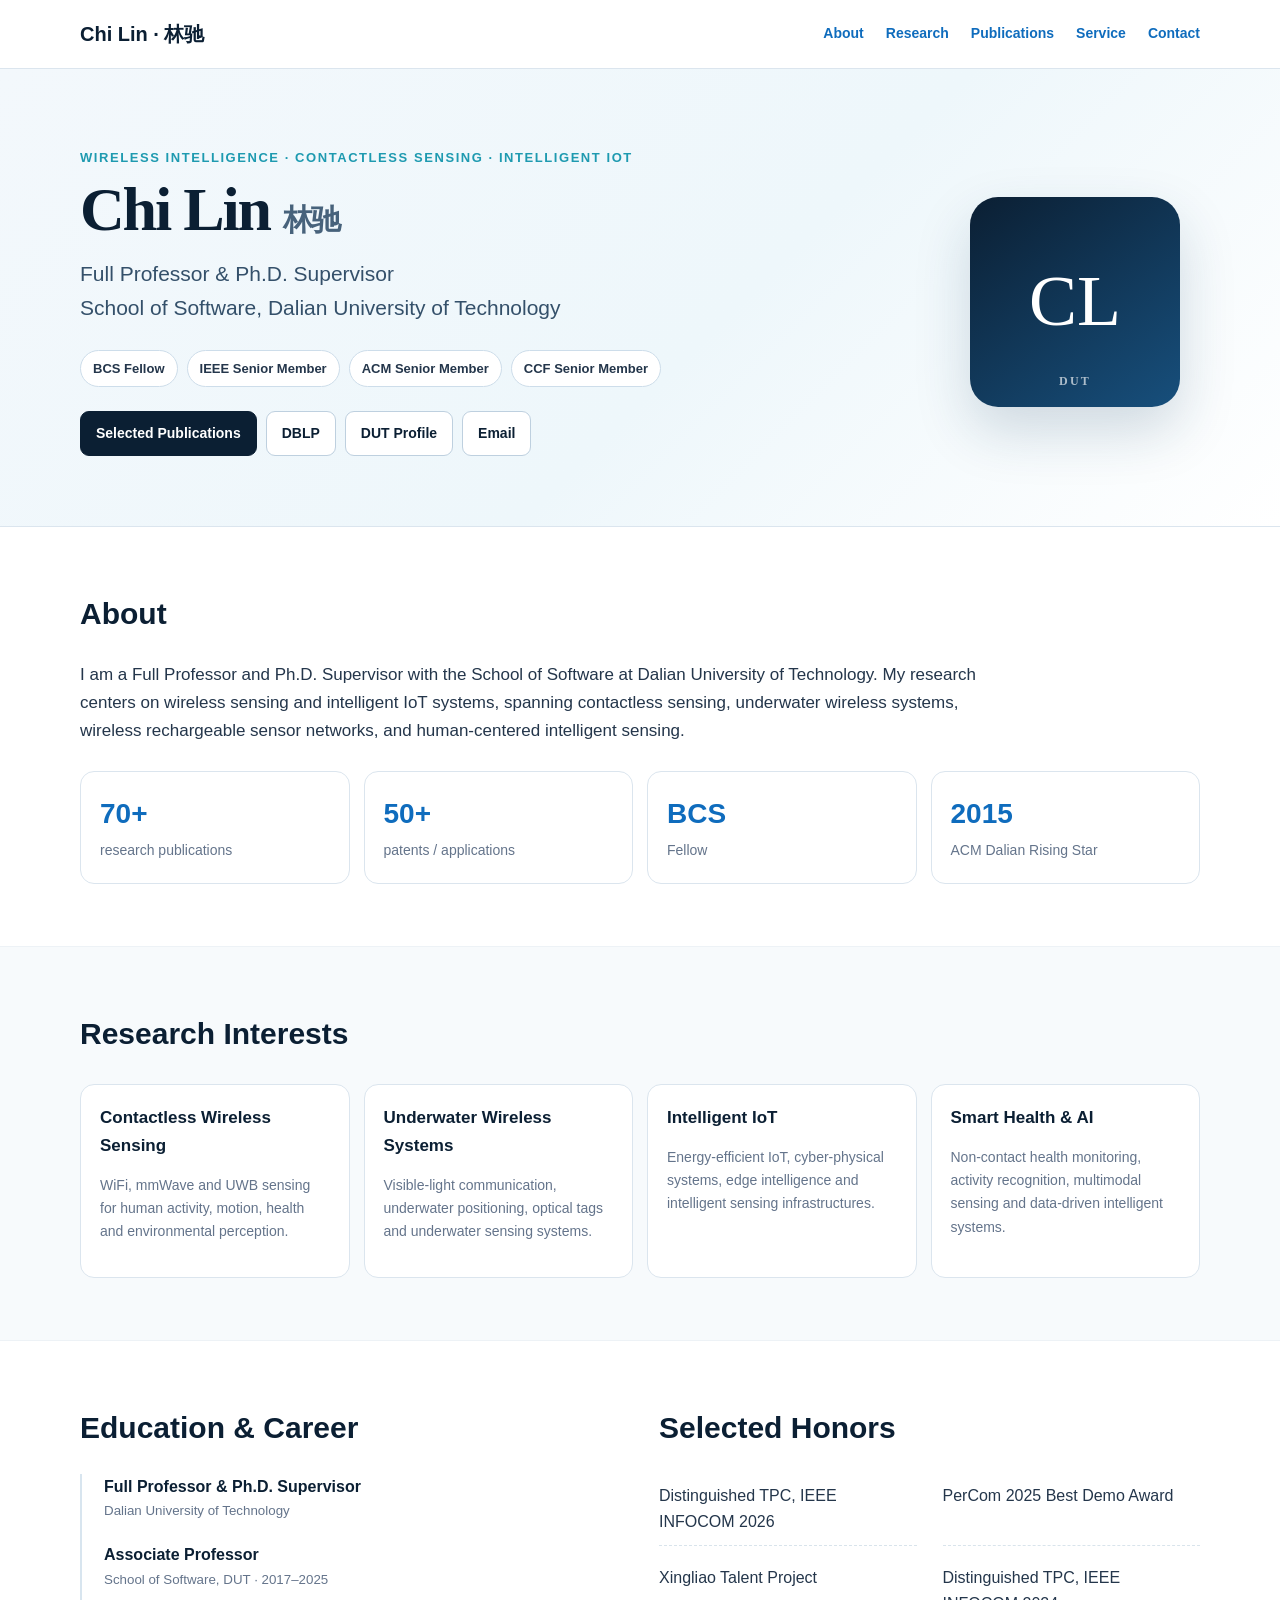
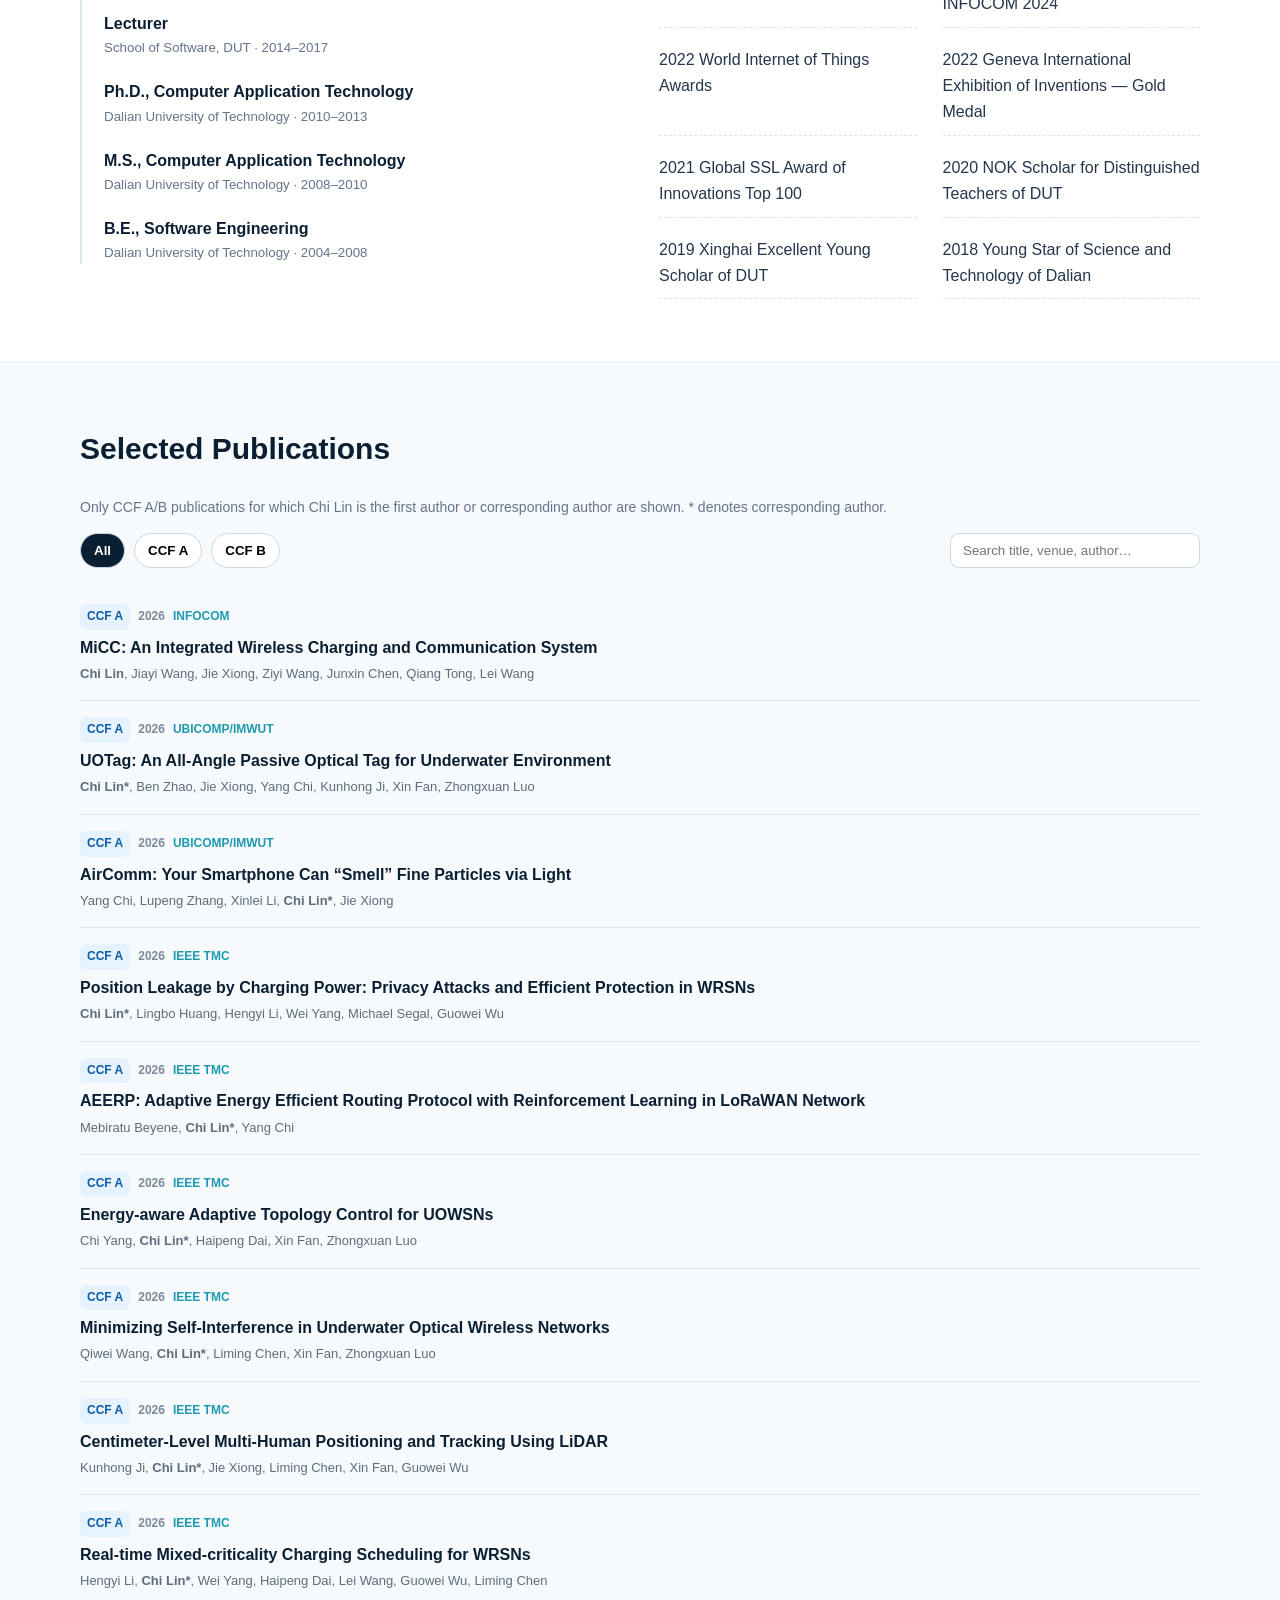
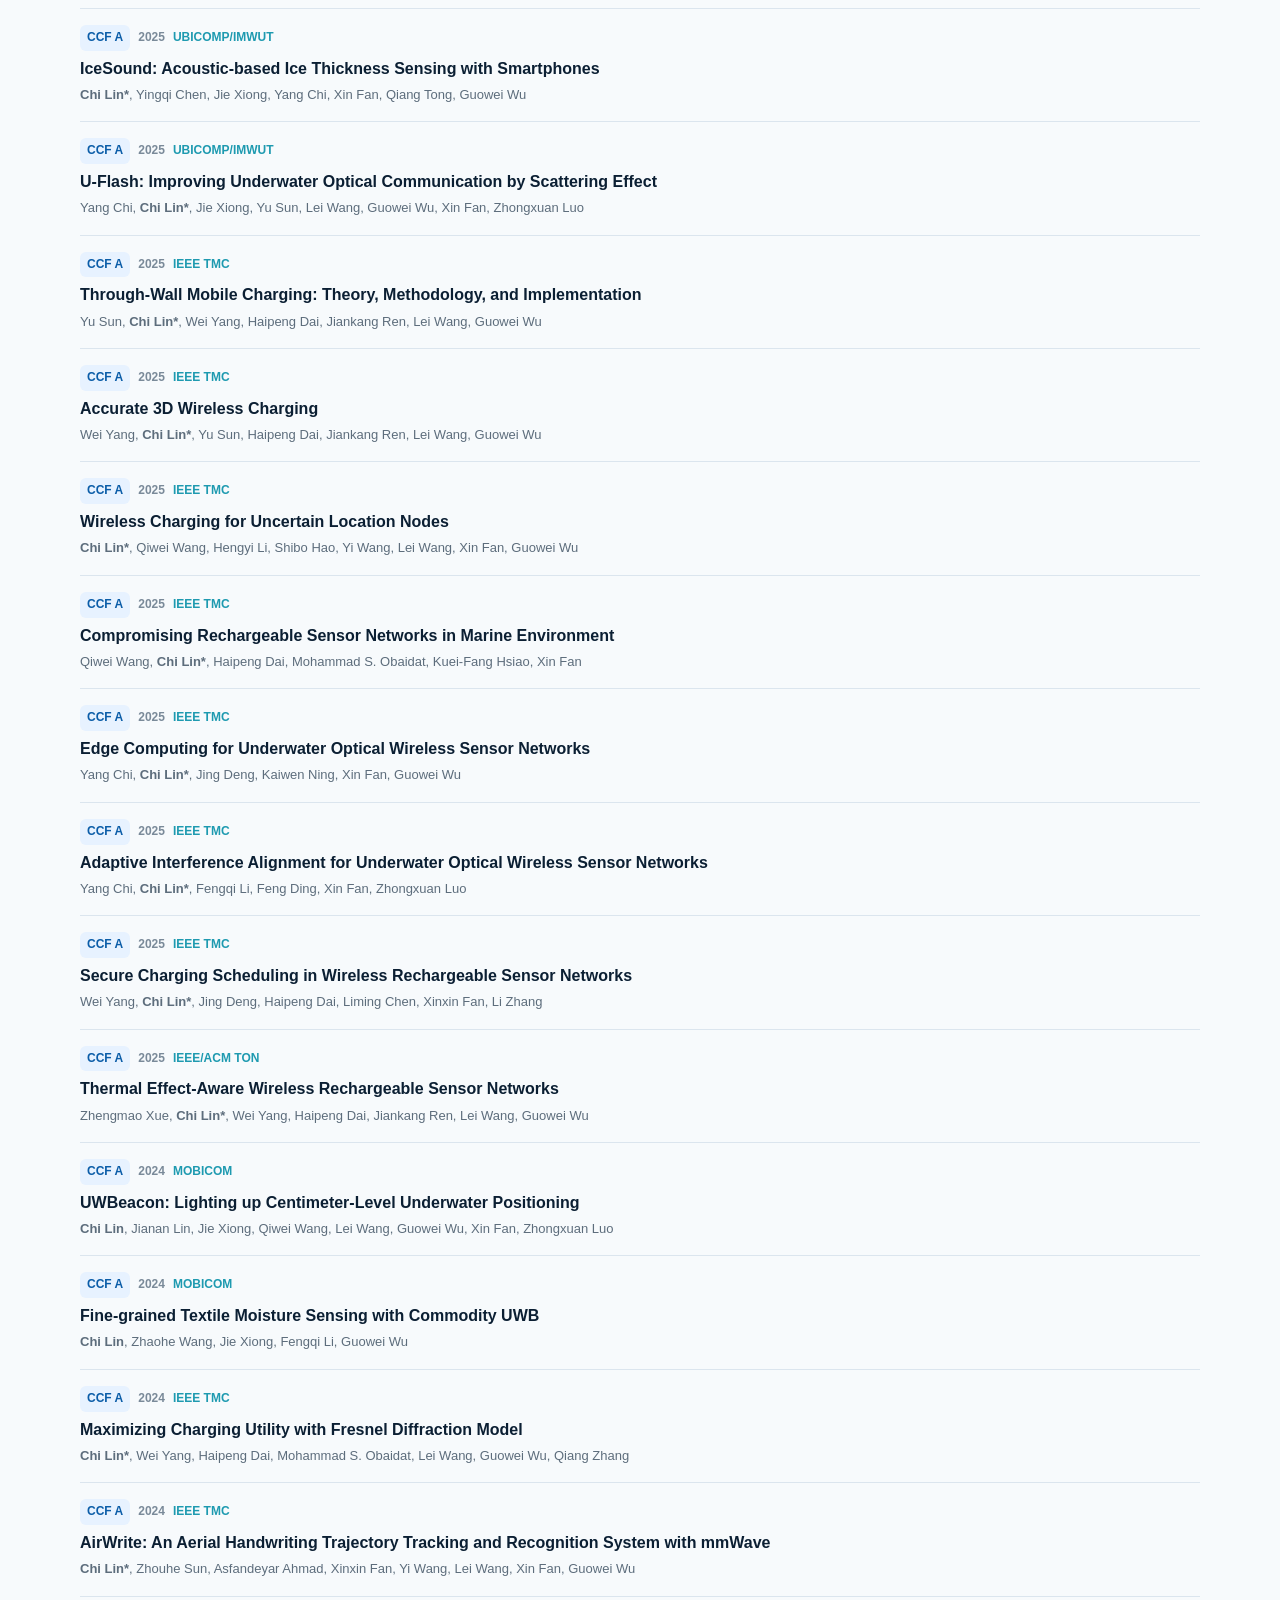
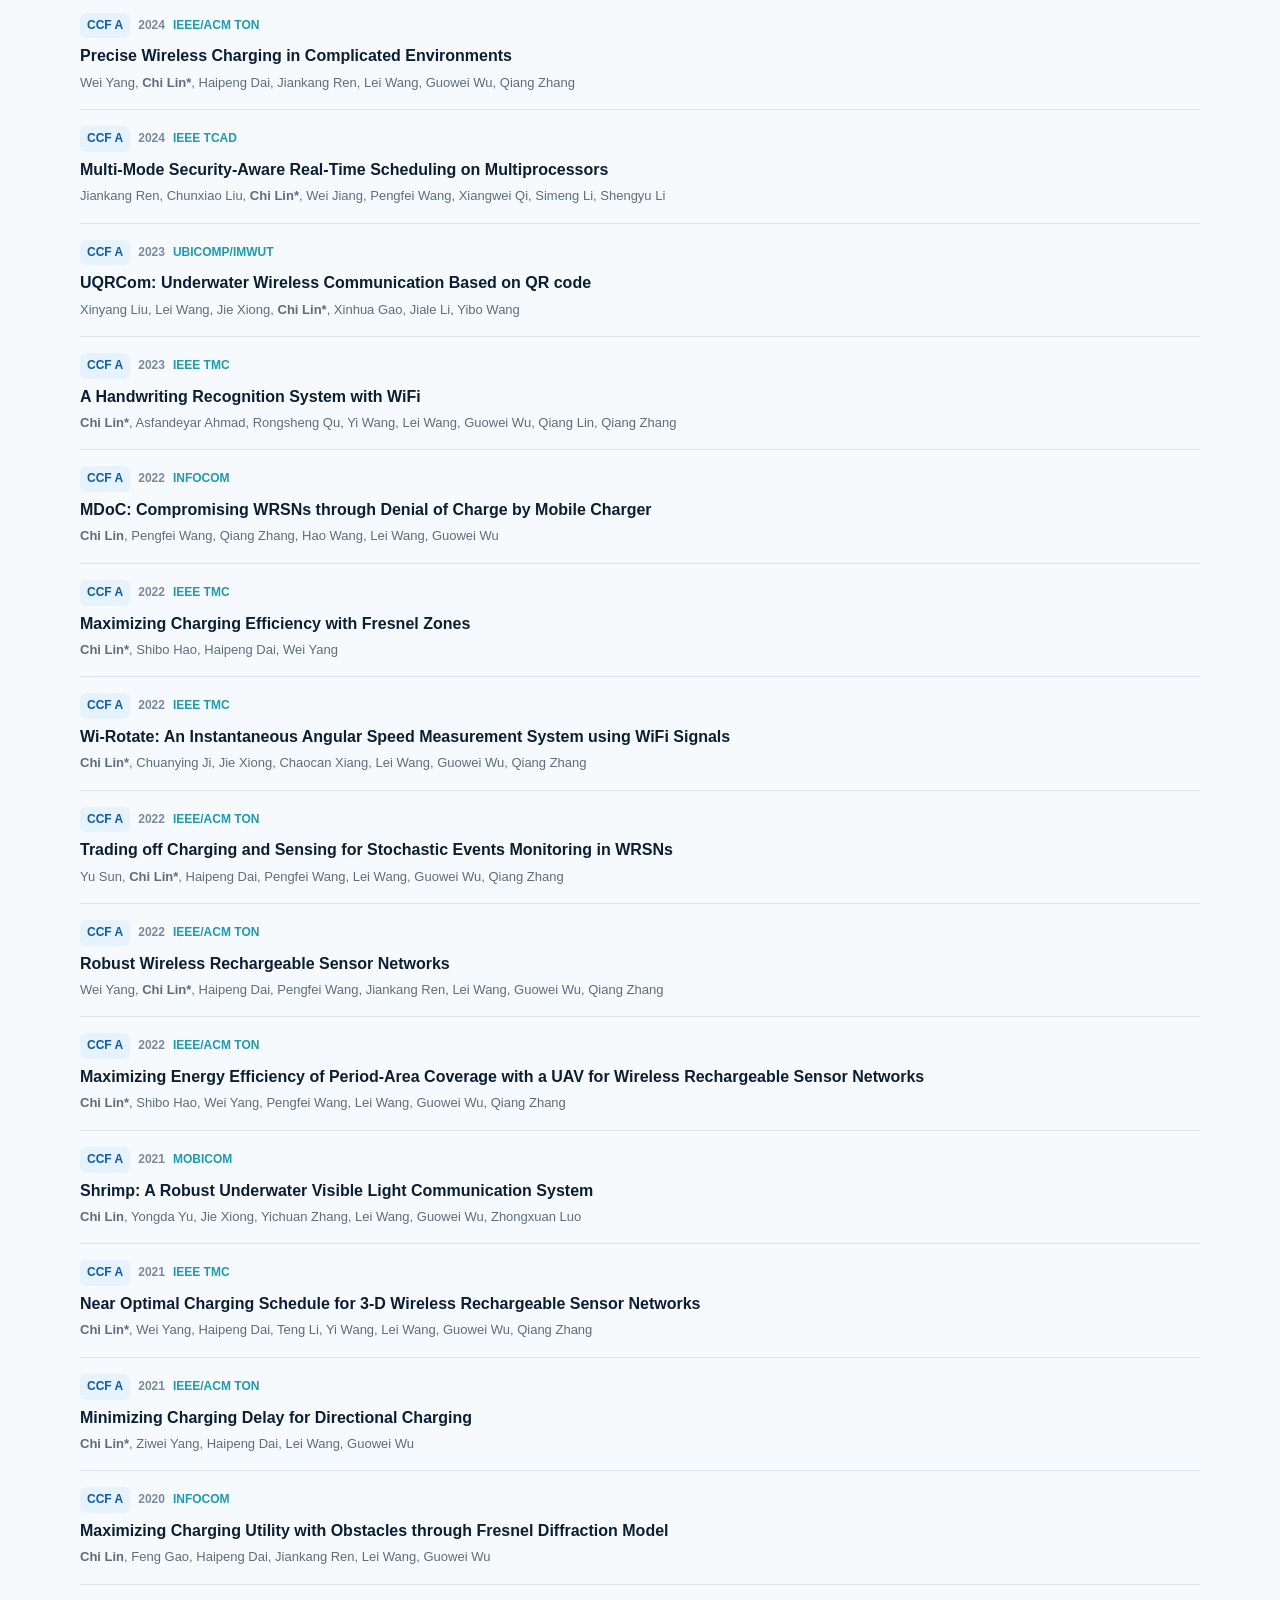
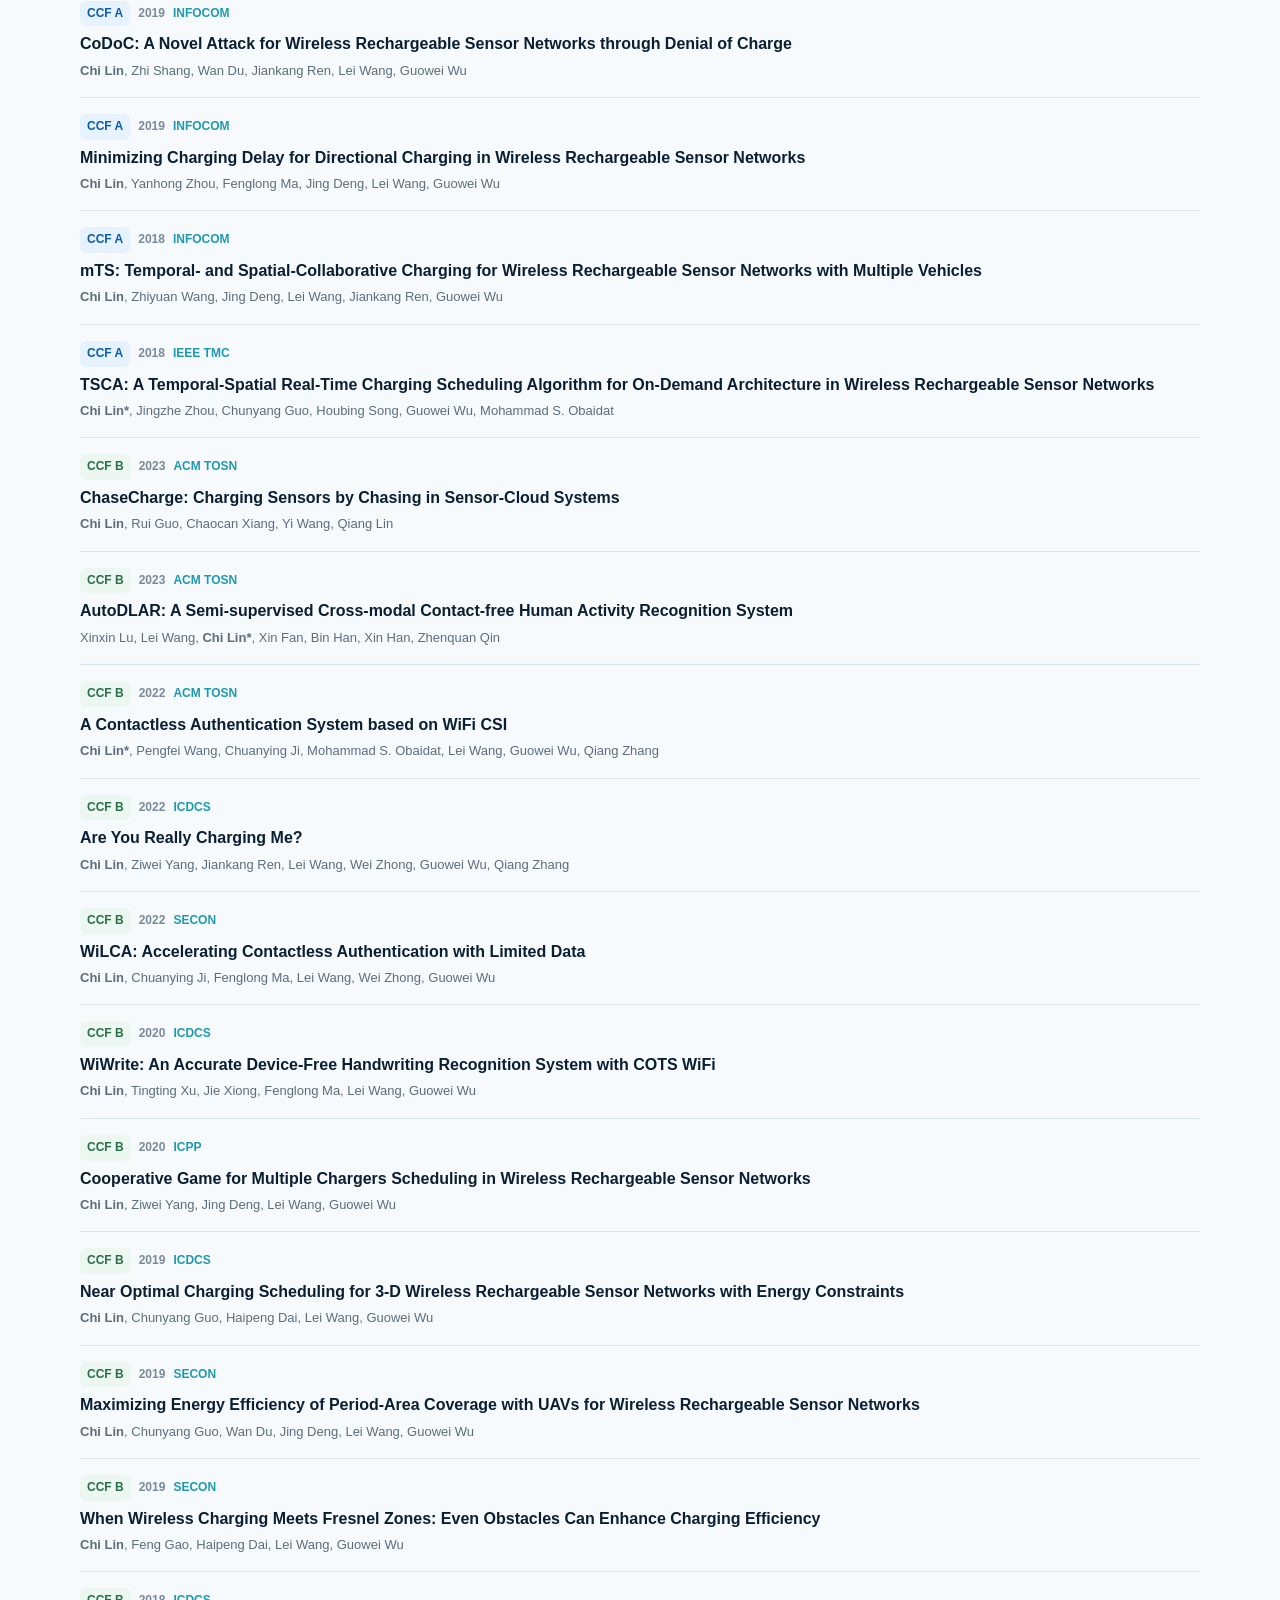
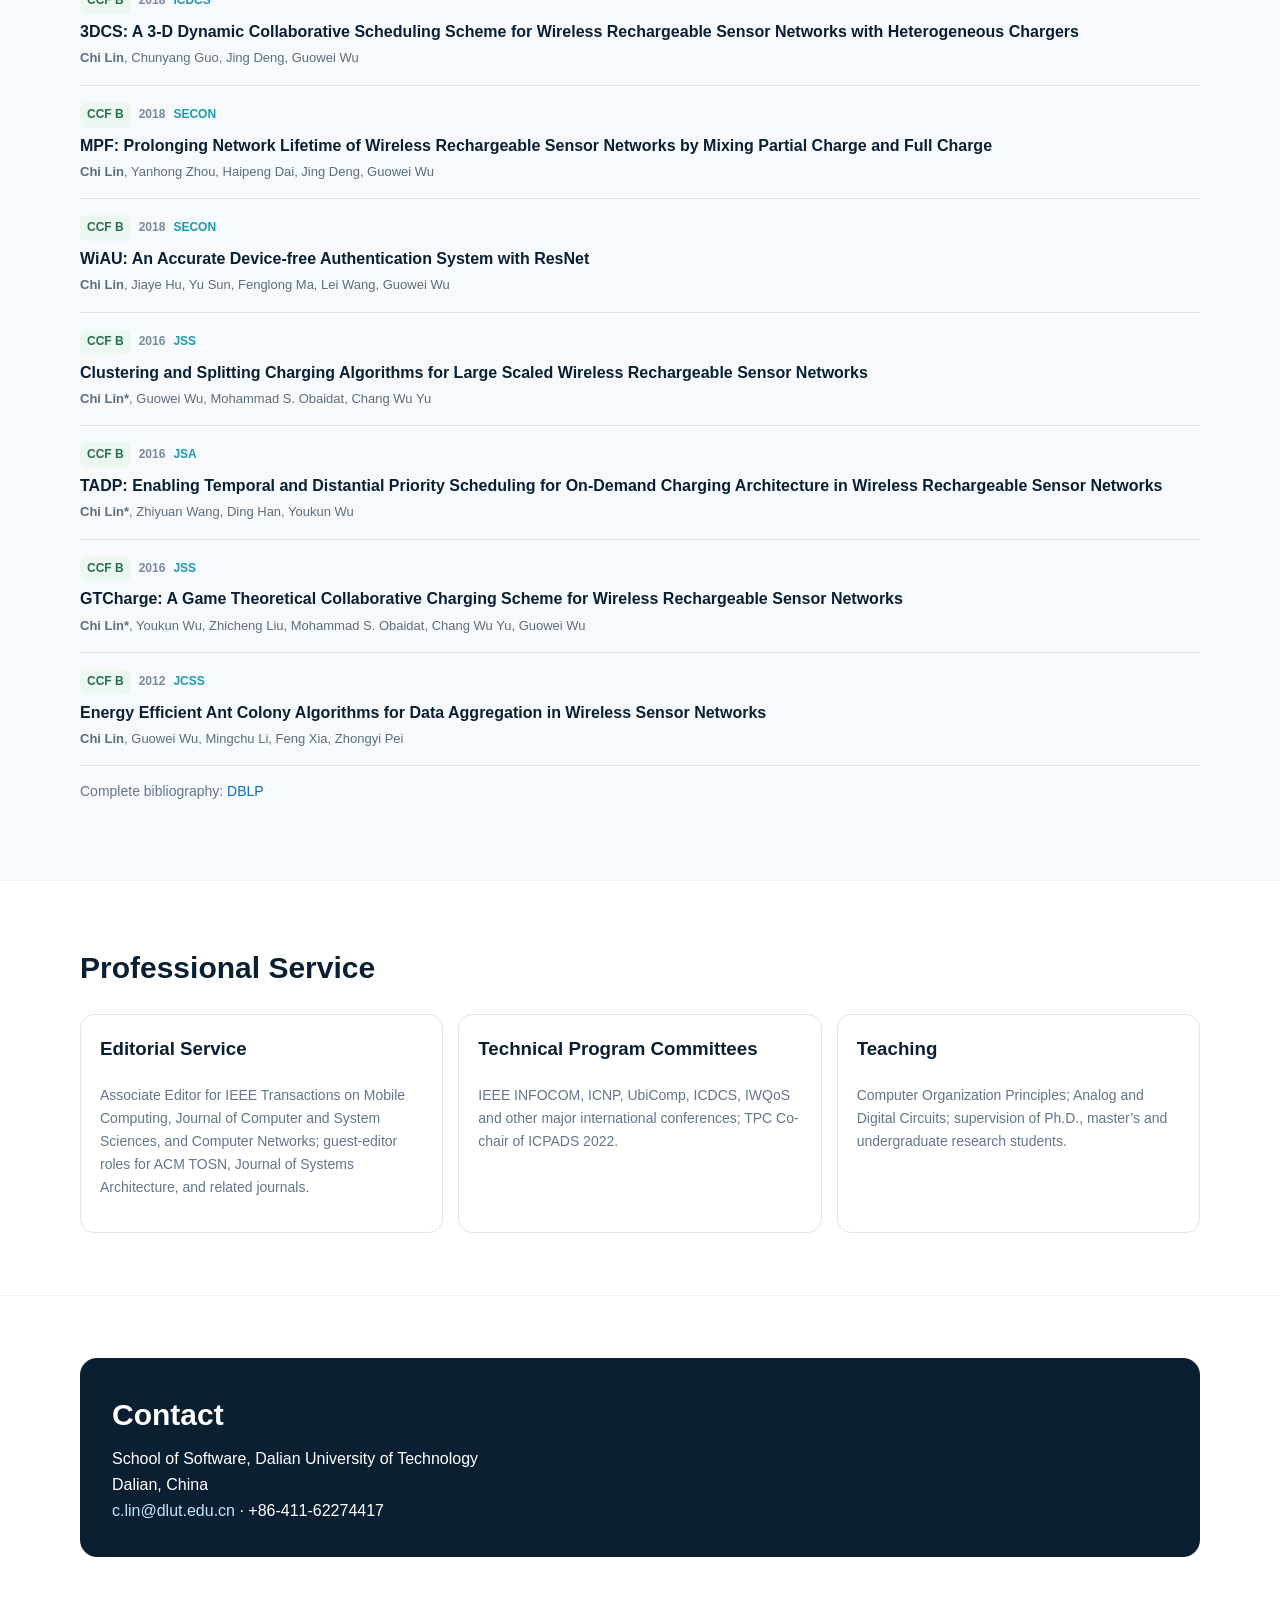
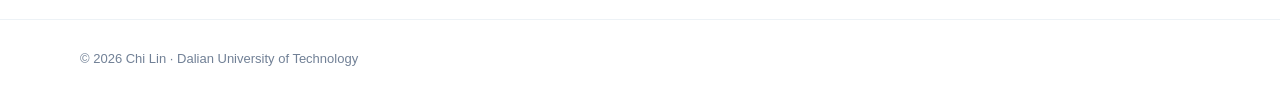
==== index.html @ c1c45ef4 "Deploy academic homepage" ====
<!doctype html><html lang="en"><head><meta charset="utf-8"><meta name="viewport" content="width=device-width,initial-scale=1"><meta name="description" content="Chi Lin — Full Professor at Dalian University of Technology. Wireless sensing, intelligent IoT, underwater wireless systems and smart health."><title>Chi Lin | Dalian University of Technology</title><style>:root{--n:#0b1f33;--b:#0f6cbd;--c:#1e9ab0;--t:#24364b;--m:#64748b;--l:#dbe5ee;--g:#f7fafc}*{box-sizing:border-box}html{scroll-behavior:smooth}body{margin:0;font-family:Inter,-apple-system,BlinkMacSystemFont,"Segoe UI",Arial,sans-serif;color:var(--t);line-height:1.65}.container{width:min(1120px,calc(100% - 40px));margin:auto}a{color:var(--b);text-decoration:none}a:hover{text-decoration:underline}nav{position:sticky;top:0;z-index:20;background:#fffffff2;backdrop-filter:blur(12px);border-bottom:1px solid var(--l)}.nav{height:68px;display:flex;align-items:center;justify-content:space-between}.brand{font-weight:800;color:var(--n);font-size:20px}.links{display:flex;gap:22px;font-size:14px;font-weight:600}.hero{background:linear-gradient(135deg,#f3f8fc,#eef7fb 56%,#fff);border-bottom:1px solid var(--l)}.hero-in{display:grid;grid-template-columns:1fr 230px;gap:55px;align-items:center;padding:78px 0 70px}.ey{font-size:13px;font-weight:800;letter-spacing:.12em;text-transform:uppercase;color:var(--c)}h1{font-family:Georgia,serif;font-size:62px;line-height:1.02;margin:10px 0 15px;color:var(--n);letter-spacing:-.035em}.zh{font-family:Inter;font-size:.48em;color:#47627b}.title{font-size:21px;color:#34506a}.badges,.actions{display:flex;gap:9px;flex-wrap:wrap;margin-top:24px}.badge{padding:7px 12px;border-radius:999px;background:#fff;border:1px solid #cdddea;font-size:13px;font-weight:700}.btn{display:inline-block;padding:10px 15px;border-radius:9px;background:var(--n);color:#fff;font-size:14px;font-weight:700;border:1px solid var(--n)}.btn.light{background:#fff;color:var(--n);border-color:#bed0df}.mono{width:210px;height:210px;border-radius:28px;background:linear-gradient(145deg,var(--n),#174f7c);display:grid;place-items:center;color:#fff;font:72px Georgia;box-shadow:0 24px 55px #183f5f2e;position:relative}.mono:after{content:"DUT";position:absolute;bottom:18px;font:800 12px Inter;letter-spacing:.18em;opacity:.65}section{padding:62px 0;border-bottom:1px solid #edf2f6}section.alt{background:var(--g)}h2{font-size:30px;color:var(--n);margin:0 0 22px}.intro{font-size:17px;max-width:900px}.metrics,.research{display:grid;grid-template-columns:repeat(4,1fr);gap:14px;margin-top:26px}.metric,.card{border:1px solid var(--l);border-radius:14px;padding:19px;background:#fff}.metric strong{display:block;font-size:28px;color:var(--b)}.metric span,.card p,.muted{color:var(--m);font-size:14px}.card h3{margin:0 0 6px;color:var(--n);font-size:17px}.two{display:grid;grid-template-columns:1fr 1fr;gap:38px}.timeline{border-left:2px solid #d8e5ef;padding-left:22px}.ti{margin-bottom:20px}.ti b{color:var(--n)}.ti small{display:block;color:var(--m)}.awards{display:grid;grid-template-columns:1fr 1fr;gap:10px 26px}.award{padding:9px 0;border-bottom:1px dashed #d9e4ec}.tools{display:flex;gap:9px;flex-wrap:wrap;margin-bottom:20px}.filter{border:1px solid #cbd9e5;background:#fff;border-radius:999px;padding:8px 13px;font-weight:700;cursor:pointer}.filter.active{background:var(--n);color:#fff}#search{margin-left:auto;min-width:250px;border:1px solid #cbd9e5;border-radius:9px;padding:9px 12px}.pub{padding:16px 0;border-bottom:1px solid var(--l)}.top{display:flex;gap:8px;align-items:center;font-size:12px;font-weight:800;text-transform:uppercase}.rank{border-radius:6px;padding:3px 7px}.a{background:#e7f2ff;color:#0b5da8}.b{background:#edf7f1;color:#27704a}.yr{color:#7a8a99}.venue{color:var(--c)}.pub h3{margin:6px 0 4px;font-size:16px;color:var(--n);line-height:1.45}.authors{margin:0;color:#5d6d7c;font-size:13px}.services{display:grid;grid-template-columns:repeat(3,1fr);gap:15px}.service{border:1px solid var(--l);border-radius:14px;padding:19px}.service h3{margin-top:0;color:var(--n)}.service p{color:var(--m);font-size:14px}.contact{background:var(--n);color:#fff;padding:32px;border-radius:17px}.contact h2{color:#fff;margin-bottom:6px}.contact a{color:#bfe5ff}footer{padding:28px 0;color:#718096;font-size:13px}@media(max-width:850px){.hero-in{grid-template-columns:1fr}.mono{grid-row:1;width:150px;height:150px;font-size:52px}.metrics,.research{grid-template-columns:1fr 1fr}.two,.services{grid-template-columns:1fr}}@media(max-width:600px){.links{display:none}.container{width:calc(100% - 28px)}h1{font-size:44px}.metrics,.research,.awards{grid-template-columns:1fr}#search{margin-left:0;width:100%}}</style></head><body><nav><div class="container nav"><div class="brand">Chi Lin · 林驰</div><div class="links"><a href="#about">About</a><a href="#research">Research</a><a href="#publications">Publications</a><a href="#service">Service</a><a href="#contact">Contact</a></div></div></nav><header class="hero"><div class="container hero-in"><div><div class="ey">Wireless Intelligence · Contactless Sensing · Intelligent IoT</div><h1>Chi Lin <span class="zh">林驰</span></h1><div class="title">Full Professor & Ph.D. Supervisor<br>School of Software, Dalian University of Technology</div><div class="badges"><span class="badge">BCS Fellow</span><span class="badge">IEEE Senior Member</span><span class="badge">ACM Senior Member</span><span class="badge">CCF Senior Member</span></div><div class="actions"><a class="btn" href="#publications">Selected Publications</a><a class="btn light" href="https://dblp.org/pid/24/8037-1.html">DBLP</a><a class="btn light" href="https://faculty.dlut.edu.cn/chilin">DUT Profile</a><a class="btn light" href="mailto:c.lin@dlut.edu.cn">Email</a></div></div><div class="mono">CL</div></div></header><section id="about"><div class="container"><h2>About</h2><p class="intro">I am a Full Professor and Ph.D. Supervisor with the School of Software at Dalian University of Technology. My research centers on wireless sensing and intelligent IoT systems, spanning contactless sensing, underwater wireless systems, wireless rechargeable sensor networks, and human-centered intelligent sensing.</p><div class="metrics"><div class="metric"><strong>70+</strong><span>research publications</span></div><div class="metric"><strong>50+</strong><span>patents / applications</span></div><div class="metric"><strong>BCS</strong><span>Fellow</span></div><div class="metric"><strong>2015</strong><span>ACM Dalian Rising Star</span></div></div></div></section><section id="research" class="alt"><div class="container"><h2>Research Interests</h2><div class="research"><div class="card"><h3>Contactless Wireless Sensing</h3><p>WiFi, mmWave and UWB sensing for human activity, motion, health and environmental perception.</p></div><div class="card"><h3>Underwater Wireless Systems</h3><p>Visible-light communication, underwater positioning, optical tags and underwater sensing systems.</p></div><div class="card"><h3>Intelligent IoT</h3><p>Energy-efficient IoT, cyber-physical systems, edge intelligence and intelligent sensing infrastructures.</p></div><div class="card"><h3>Smart Health & AI</h3><p>Non-contact health monitoring, activity recognition, multimodal sensing and data-driven intelligent systems.</p></div></div></div></section><section><div class="container two"><div><h2>Education & Career</h2><div class="timeline"><div class="ti"><b>Full Professor & Ph.D. Supervisor</b><small>Dalian University of Technology</small></div><div class="ti"><b>Associate Professor</b><small>School of Software, DUT · 2017–2025</small></div><div class="ti"><b>Lecturer</b><small>School of Software, DUT · 2014–2017</small></div><div class="ti"><b>Ph.D., Computer Application Technology</b><small>Dalian University of Technology · 2010–2013</small></div><div class="ti"><b>M.S., Computer Application Technology</b><small>Dalian University of Technology · 2008–2010</small></div><div class="ti"><b>B.E., Software Engineering</b><small>Dalian University of Technology · 2004–2008</small></div></div></div><div><h2>Selected Honors</h2><div class="awards"><div class="award">Distinguished TPC, IEEE INFOCOM 2026</div><div class="award">PerCom 2025 Best Demo Award</div><div class="award">Xingliao Talent Project</div><div class="award">Distinguished TPC, IEEE INFOCOM 2024</div><div class="award">2022 World Internet of Things Awards</div><div class="award">2022 Geneva International Exhibition of Inventions — Gold Medal</div><div class="award">2021 Global SSL Award of Innovations Top 100</div><div class="award">2020 NOK Scholar for Distinguished Teachers of DUT</div><div class="award">2019 Xinghai Excellent Young Scholar of DUT</div><div class="award">2018 Young Star of Science and Technology of Dalian</div></div></div></div></section><section id="publications" class="alt"><div class="container"><h2>Selected Publications</h2><p class="muted">Only CCF A/B publications for which Chi Lin is the first author or corresponding author are shown. * denotes corresponding author.</p><div class="tools"><button class="filter active" data-f="all">All</button><button class="filter" data-f="A">CCF A</button><button class="filter" data-f="B">CCF B</button><input id="search" placeholder="Search title, venue, author…"></div><div id="pubs"></div><p class="muted">Complete bibliography: <a href="https://dblp.org/pid/24/8037-1.html">DBLP</a></p></div></section><section id="service"><div class="container"><h2>Professional Service</h2><div class="services"><div class="service"><h3>Editorial Service</h3><p>Associate Editor for IEEE Transactions on Mobile Computing, Journal of Computer and System Sciences, and Computer Networks; guest-editor roles for ACM TOSN, Journal of Systems Architecture, and related journals.</p></div><div class="service"><h3>Technical Program Committees</h3><p>IEEE INFOCOM, ICNP, UbiComp, ICDCS, IWQoS and other major international conferences; TPC Co-chair of ICPADS 2022.</p></div><div class="service"><h3>Teaching</h3><p>Computer Organization Principles; Analog and Digital Circuits; supervision of Ph.D., master’s and undergraduate research students.</p></div></div></div></section><section id="contact"><div class="container"><div class="contact"><h2>Contact</h2><div>School of Software, Dalian University of Technology<br>Dalian, China<br><a href="mailto:c.lin@dlut.edu.cn">c.lin@dlut.edu.cn</a> · +86-411-62274417</div></div></div></section><footer><div class="container">© 2026 Chi Lin · Dalian University of Technology</div></footer><script>const P=[['A',2026,'INFOCOM','MiCC: An Integrated Wireless Charging and Communication System','Chi Lin, Jiayi Wang, Jie Xiong, Ziyi Wang, Junxin Chen, Qiang Tong, Lei Wang'],['A',2026,'UbiComp/IMWUT','UOTag: An All-Angle Passive Optical Tag for Underwater Environment','Chi Lin*, Ben Zhao, Jie Xiong, Yang Chi, Kunhong Ji, Xin Fan, Zhongxuan Luo'],['A',2026,'UbiComp/IMWUT','AirComm: Your Smartphone Can “Smell” Fine Particles via Light','Yang Chi, Lupeng Zhang, Xinlei Li, Chi Lin*, Jie Xiong'],['A',2026,'IEEE TMC','Position Leakage by Charging Power: Privacy Attacks and Efficient Protection in WRSNs','Chi Lin*, Lingbo Huang, Hengyi Li, Wei Yang, Michael Segal, Guowei Wu'],['A',2026,'IEEE TMC','AEERP: Adaptive Energy Efficient Routing Protocol with Reinforcement Learning in LoRaWAN Network','Mebiratu Beyene, Chi Lin*, Yang Chi'],['A',2026,'IEEE TMC','Energy-aware Adaptive Topology Control for UOWSNs','Chi Yang, Chi Lin*, Haipeng Dai, Xin Fan, Zhongxuan Luo'],['A',2026,'IEEE TMC','Minimizing Self-Interference in Underwater Optical Wireless Networks','Qiwei Wang, Chi Lin*, Liming Chen, Xin Fan, Zhongxuan Luo'],['A',2026,'IEEE TMC','Centimeter-Level Multi-Human Positioning and Tracking Using LiDAR','Kunhong Ji, Chi Lin*, Jie Xiong, Liming Chen, Xin Fan, Guowei Wu'],['A',2026,'IEEE TMC','Real-time Mixed-criticality Charging Scheduling for WRSNs','Hengyi Li, Chi Lin*, Wei Yang, Haipeng Dai, Lei Wang, Guowei Wu, Liming Chen'],['A',2025,'UbiComp/IMWUT','IceSound: Acoustic-based Ice Thickness Sensing with Smartphones','Chi Lin*, Yingqi Chen, Jie Xiong, Yang Chi, Xin Fan, Qiang Tong, Guowei Wu'],['A',2025,'UbiComp/IMWUT','U-Flash: Improving Underwater Optical Communication by Scattering Effect','Yang Chi, Chi Lin*, Jie Xiong, Yu Sun, Lei Wang, Guowei Wu, Xin Fan, Zhongxuan Luo'],['A',2025,'IEEE TMC','Through-Wall Mobile Charging: Theory, Methodology, and Implementation','Yu Sun, Chi Lin*, Wei Yang, Haipeng Dai, Jiankang Ren, Lei Wang, Guowei Wu'],['A',2025,'IEEE TMC','Accurate 3D Wireless Charging','Wei Yang, Chi Lin*, Yu Sun, Haipeng Dai, Jiankang Ren, Lei Wang, Guowei Wu'],['A',2025,'IEEE TMC','Wireless Charging for Uncertain Location Nodes','Chi Lin*, Qiwei Wang, Hengyi Li, Shibo Hao, Yi Wang, Lei Wang, Xin Fan, Guowei Wu'],['A',2025,'IEEE TMC','Compromising Rechargeable Sensor Networks in Marine Environment','Qiwei Wang, Chi Lin*, Haipeng Dai, Mohammad S. Obaidat, Kuei-Fang Hsiao, Xin Fan'],['A',2025,'IEEE TMC','Edge Computing for Underwater Optical Wireless Sensor Networks','Yang Chi, Chi Lin*, Jing Deng, Kaiwen Ning, Xin Fan, Guowei Wu'],['A',2025,'IEEE TMC','Adaptive Interference Alignment for Underwater Optical Wireless Sensor Networks','Yang Chi, Chi Lin*, Fengqi Li, Feng Ding, Xin Fan, Zhongxuan Luo'],['A',2025,'IEEE TMC','Secure Charging Scheduling in Wireless Rechargeable Sensor Networks','Wei Yang, Chi Lin*, Jing Deng, Haipeng Dai, Liming Chen, Xinxin Fan, Li Zhang'],['A',2025,'IEEE/ACM ToN','Thermal Effect-Aware Wireless Rechargeable Sensor Networks','Zhengmao Xue, Chi Lin*, Wei Yang, Haipeng Dai, Jiankang Ren, Lei Wang, Guowei Wu'],['A',2024,'MobiCom','UWBeacon: Lighting up Centimeter-Level Underwater Positioning','Chi Lin, Jianan Lin, Jie Xiong, Qiwei Wang, Lei Wang, Guowei Wu, Xin Fan, Zhongxuan Luo'],['A',2024,'MobiCom','Fine-grained Textile Moisture Sensing with Commodity UWB','Chi Lin, Zhaohe Wang, Jie Xiong, Fengqi Li, Guowei Wu'],['A',2024,'IEEE TMC','Maximizing Charging Utility with Fresnel Diffraction Model','Chi Lin*, Wei Yang, Haipeng Dai, Mohammad S. Obaidat, Lei Wang, Guowei Wu, Qiang Zhang'],['A',2024,'IEEE TMC','AirWrite: An Aerial Handwriting Trajectory Tracking and Recognition System with mmWave','Chi Lin*, Zhouhe Sun, Asfandeyar Ahmad, Xinxin Fan, Yi Wang, Lei Wang, Xin Fan, Guowei Wu'],['A',2024,'IEEE/ACM ToN','Precise Wireless Charging in Complicated Environments','Wei Yang, Chi Lin*, Haipeng Dai, Jiankang Ren, Lei Wang, Guowei Wu, Qiang Zhang'],['A',2024,'IEEE TCAD','Multi-Mode Security-Aware Real-Time Scheduling on Multiprocessors','Jiankang Ren, Chunxiao Liu, Chi Lin*, Wei Jiang, Pengfei Wang, Xiangwei Qi, Simeng Li, Shengyu Li'],['A',2023,'UbiComp/IMWUT','UQRCom: Underwater Wireless Communication Based on QR code','Xinyang Liu, Lei Wang, Jie Xiong, Chi Lin*, Xinhua Gao, Jiale Li, Yibo Wang'],['A',2023,'IEEE TMC','A Handwriting Recognition System with WiFi','Chi Lin*, Asfandeyar Ahmad, Rongsheng Qu, Yi Wang, Lei Wang, Guowei Wu, Qiang Lin, Qiang Zhang'],['A',2022,'INFOCOM','MDoC: Compromising WRSNs through Denial of Charge by Mobile Charger','Chi Lin, Pengfei Wang, Qiang Zhang, Hao Wang, Lei Wang, Guowei Wu'],['A',2022,'IEEE TMC','Maximizing Charging Efficiency with Fresnel Zones','Chi Lin*, Shibo Hao, Haipeng Dai, Wei Yang'],['A',2022,'IEEE TMC','Wi-Rotate: An Instantaneous Angular Speed Measurement System using WiFi Signals','Chi Lin*, Chuanying Ji, Jie Xiong, Chaocan Xiang, Lei Wang, Guowei Wu, Qiang Zhang'],['A',2022,'IEEE/ACM ToN','Trading off Charging and Sensing for Stochastic Events Monitoring in WRSNs','Yu Sun, Chi Lin*, Haipeng Dai, Pengfei Wang, Lei Wang, Guowei Wu, Qiang Zhang'],['A',2022,'IEEE/ACM ToN','Robust Wireless Rechargeable Sensor Networks','Wei Yang, Chi Lin*, Haipeng Dai, Pengfei Wang, Jiankang Ren, Lei Wang, Guowei Wu, Qiang Zhang'],['A',2022,'IEEE/ACM ToN','Maximizing Energy Efficiency of Period-Area Coverage with a UAV for Wireless Rechargeable Sensor Networks','Chi Lin*, Shibo Hao, Wei Yang, Pengfei Wang, Lei Wang, Guowei Wu, Qiang Zhang'],['A',2021,'MobiCom','Shrimp: A Robust Underwater Visible Light Communication System','Chi Lin, Yongda Yu, Jie Xiong, Yichuan Zhang, Lei Wang, Guowei Wu, Zhongxuan Luo'],['A',2021,'IEEE TMC','Near Optimal Charging Schedule for 3-D Wireless Rechargeable Sensor Networks','Chi Lin*, Wei Yang, Haipeng Dai, Teng Li, Yi Wang, Lei Wang, Guowei Wu, Qiang Zhang'],['A',2021,'IEEE/ACM ToN','Minimizing Charging Delay for Directional Charging','Chi Lin*, Ziwei Yang, Haipeng Dai, Lei Wang, Guowei Wu'],['A',2020,'INFOCOM','Maximizing Charging Utility with Obstacles through Fresnel Diffraction Model','Chi Lin, Feng Gao, Haipeng Dai, Jiankang Ren, Lei Wang, Guowei Wu'],['A',2019,'INFOCOM','CoDoC: A Novel Attack for Wireless Rechargeable Sensor Networks through Denial of Charge','Chi Lin, Zhi Shang, Wan Du, Jiankang Ren, Lei Wang, Guowei Wu'],['A',2019,'INFOCOM','Minimizing Charging Delay for Directional Charging in Wireless Rechargeable Sensor Networks','Chi Lin, Yanhong Zhou, Fenglong Ma, Jing Deng, Lei Wang, Guowei Wu'],['A',2018,'INFOCOM','mTS: Temporal- and Spatial-Collaborative Charging for Wireless Rechargeable Sensor Networks with Multiple Vehicles','Chi Lin, Zhiyuan Wang, Jing Deng, Lei Wang, Jiankang Ren, Guowei Wu'],['A',2018,'IEEE TMC','TSCA: A Temporal-Spatial Real-Time Charging Scheduling Algorithm for On-Demand Architecture in Wireless Rechargeable Sensor Networks','Chi Lin*, Jingzhe Zhou, Chunyang Guo, Houbing Song, Guowei Wu, Mohammad S. Obaidat'],['B',2023,'ACM TOSN','ChaseCharge: Charging Sensors by Chasing in Sensor-Cloud Systems','Chi Lin, Rui Guo, Chaocan Xiang, Yi Wang, Qiang Lin'],['B',2023,'ACM TOSN','AutoDLAR: A Semi-supervised Cross-modal Contact-free Human Activity Recognition System','Xinxin Lu, Lei Wang, Chi Lin*, Xin Fan, Bin Han, Xin Han, Zhenquan Qin'],['B',2022,'ACM TOSN','A Contactless Authentication System based on WiFi CSI','Chi Lin*, Pengfei Wang, Chuanying Ji, Mohammad S. Obaidat, Lei Wang, Guowei Wu, Qiang Zhang'],['B',2022,'ICDCS','Are You Really Charging Me?','Chi Lin, Ziwei Yang, Jiankang Ren, Lei Wang, Wei Zhong, Guowei Wu, Qiang Zhang'],['B',2022,'SECON','WiLCA: Accelerating Contactless Authentication with Limited Data','Chi Lin, Chuanying Ji, Fenglong Ma, Lei Wang, Wei Zhong, Guowei Wu'],['B',2020,'ICDCS','WiWrite: An Accurate Device-Free Handwriting Recognition System with COTS WiFi','Chi Lin, Tingting Xu, Jie Xiong, Fenglong Ma, Lei Wang, Guowei Wu'],['B',2020,'ICPP','Cooperative Game for Multiple Chargers Scheduling in Wireless Rechargeable Sensor Networks','Chi Lin, Ziwei Yang, Jing Deng, Lei Wang, Guowei Wu'],['B',2019,'ICDCS','Near Optimal Charging Scheduling for 3-D Wireless Rechargeable Sensor Networks with Energy Constraints','Chi Lin, Chunyang Guo, Haipeng Dai, Lei Wang, Guowei Wu'],['B',2019,'SECON','Maximizing Energy Efficiency of Period-Area Coverage with UAVs for Wireless Rechargeable Sensor Networks','Chi Lin, Chunyang Guo, Wan Du, Jing Deng, Lei Wang, Guowei Wu'],['B',2019,'SECON','When Wireless Charging Meets Fresnel Zones: Even Obstacles Can Enhance Charging Efficiency','Chi Lin, Feng Gao, Haipeng Dai, Lei Wang, Guowei Wu'],['B',2018,'ICDCS','3DCS: A 3-D Dynamic Collaborative Scheduling Scheme for Wireless Rechargeable Sensor Networks with Heterogeneous Chargers','Chi Lin, Chunyang Guo, Jing Deng, Guowei Wu'],['B',2018,'SECON','MPF: Prolonging Network Lifetime of Wireless Rechargeable Sensor Networks by Mixing Partial Charge and Full Charge','Chi Lin, Yanhong Zhou, Haipeng Dai, Jing Deng, Guowei Wu'],['B',2018,'SECON','WiAU: An Accurate Device-free Authentication System with ResNet','Chi Lin, Jiaye Hu, Yu Sun, Fenglong Ma, Lei Wang, Guowei Wu'],['B',2016,'JSS','Clustering and Splitting Charging Algorithms for Large Scaled Wireless Rechargeable Sensor Networks','Chi Lin*, Guowei Wu, Mohammad S. Obaidat, Chang Wu Yu'],['B',2016,'JSA','TADP: Enabling Temporal and Distantial Priority Scheduling for On-Demand Charging Architecture in Wireless Rechargeable Sensor Networks','Chi Lin*, Zhiyuan Wang, Ding Han, Youkun Wu'],['B',2016,'JSS','GTCharge: A Game Theoretical Collaborative Charging Scheme for Wireless Rechargeable Sensor Networks','Chi Lin*, Youkun Wu, Zhicheng Liu, Mohammad S. Obaidat, Chang Wu Yu, Guowei Wu'],['B',2012,'JCSS','Energy Efficient Ant Colony Algorithms for Data Aggregation in Wireless Sensor Networks','Chi Lin, Guowei Wu, Mingchu Li, Feng Xia, Zhongyi Pei']];let f='all',q='';const E=document.getElementById('pubs');function R(){E.innerHTML=P.filter(x=>(f==='all'||x[0]===f)&&(!q||(x[2]+' '+x[3]+' '+x[4]).toLowerCase().includes(q))).map(x=>`<article class="pub"><div class="top"><span class="rank ${x[0].toLowerCase()}">CCF ${x[0]}</span><span class="yr">${x[1]}</span><span class="venue">${x[2]}</span></div><h3>${x[3]}</h3><p class="authors">${x[4].replaceAll('Chi Lin*','<strong>Chi Lin*</strong>').replaceAll('Chi Lin,','<strong>Chi Lin</strong>,')}</p></article>`).join('')}R();document.querySelectorAll('.filter').forEach(b=>b.onclick=()=>{document.querySelectorAll('.filter').forEach(x=>x.classList.remove('active'));b.classList.add('active');f=b.dataset.f;R()});document.getElementById('search').oninput=e=>{q=e.target.value.toLowerCase();R()}</script></body></html>
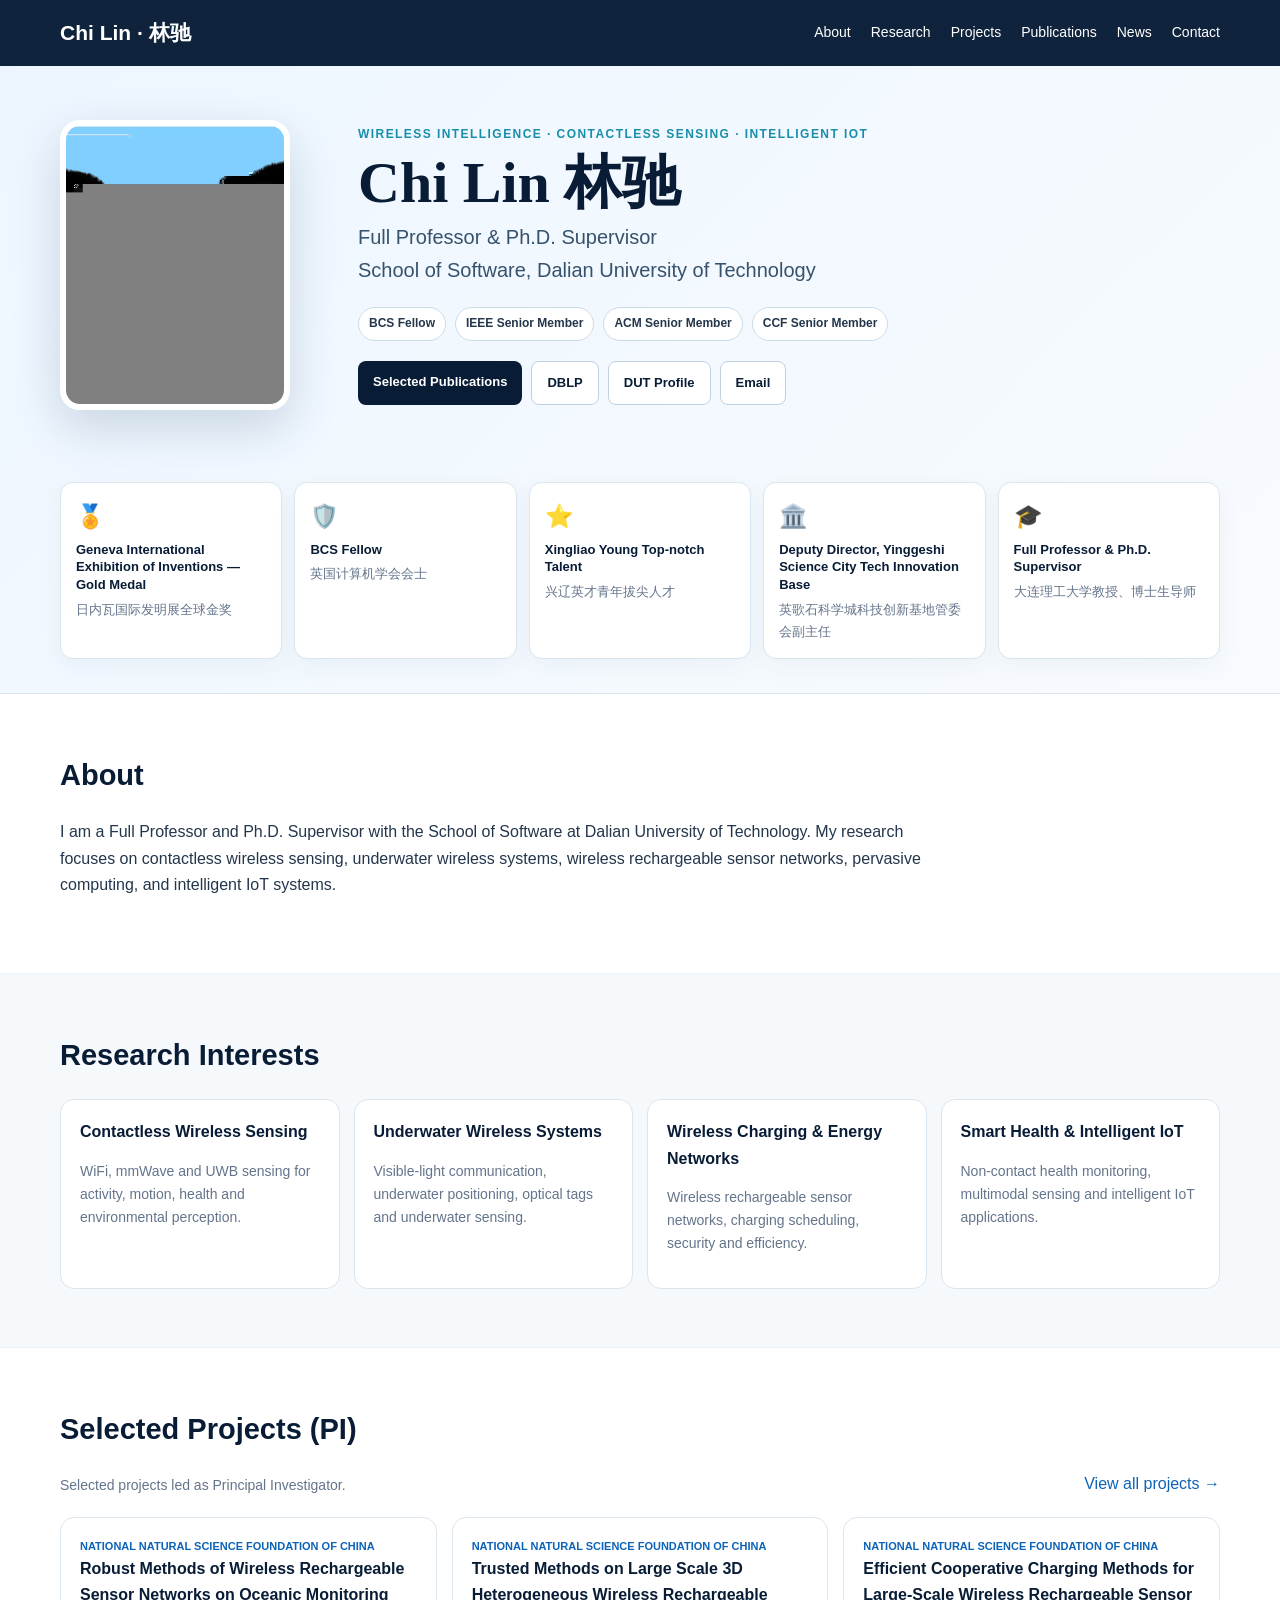
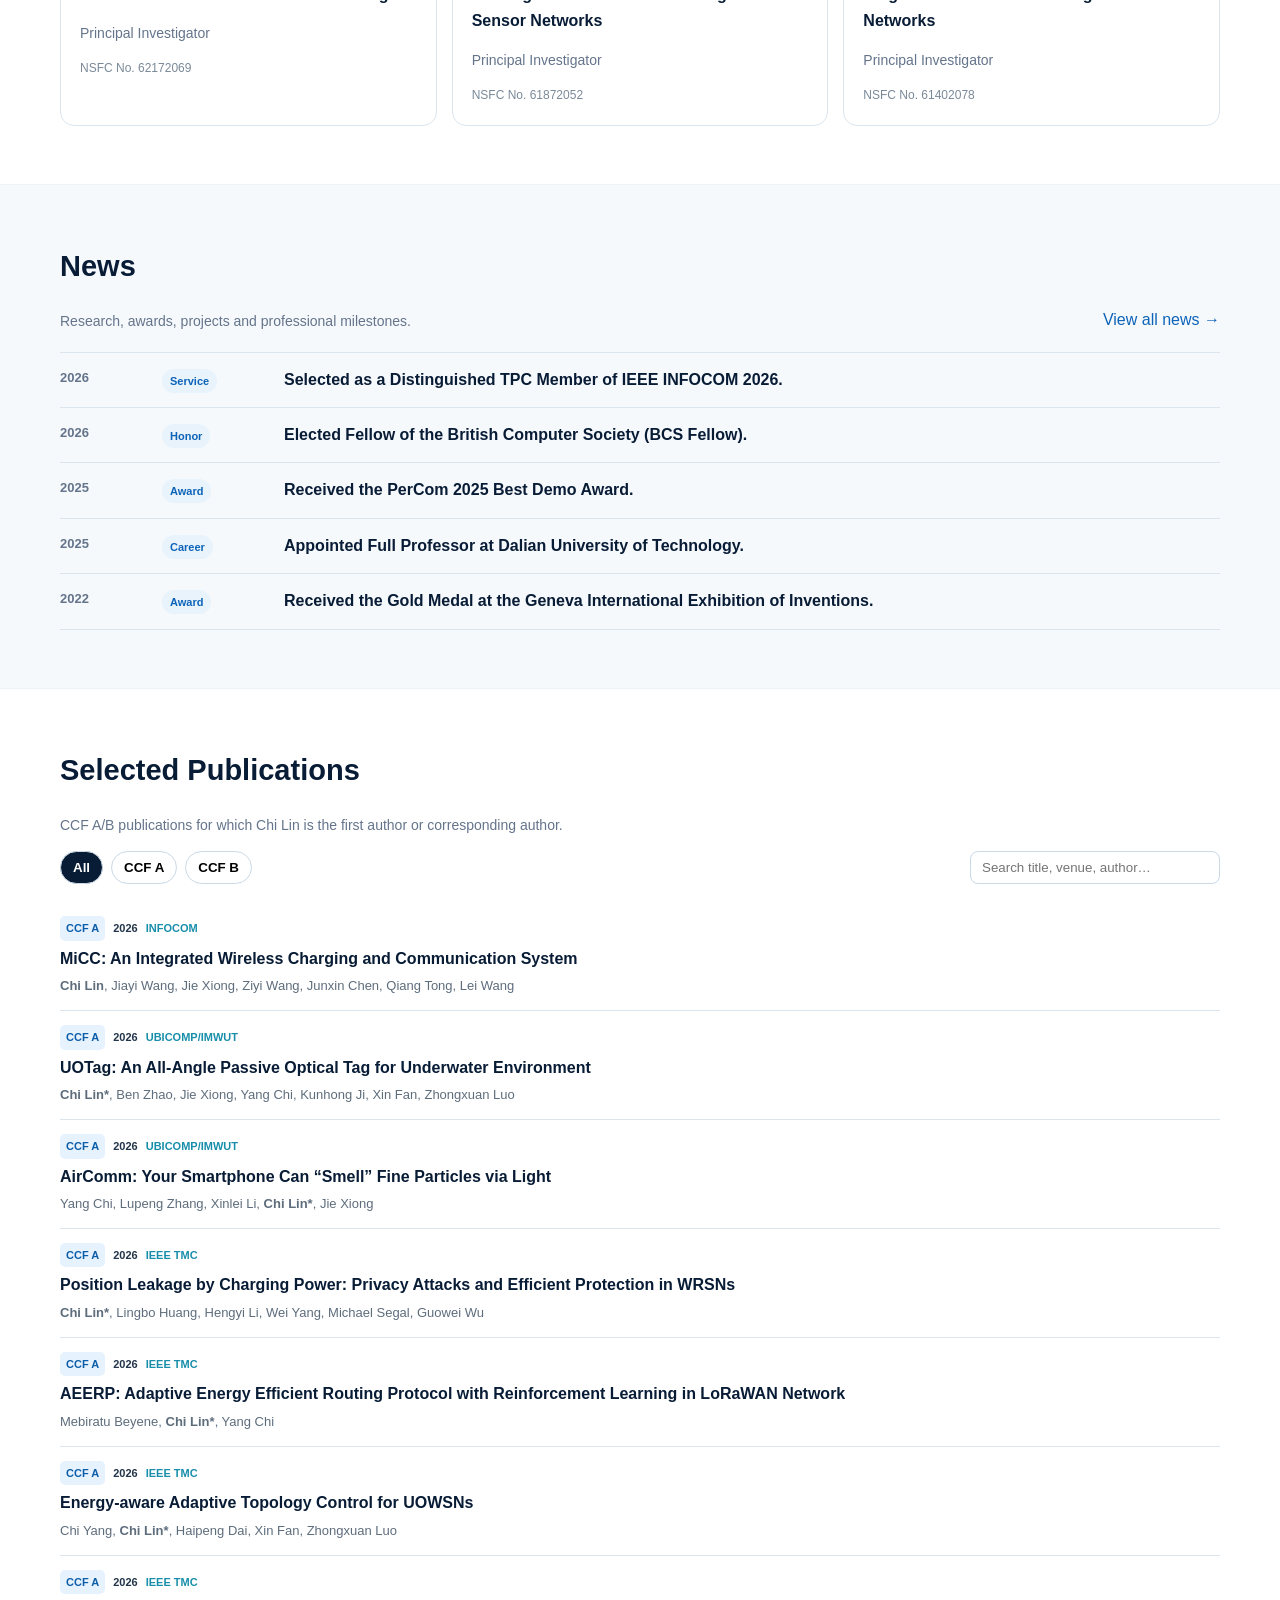
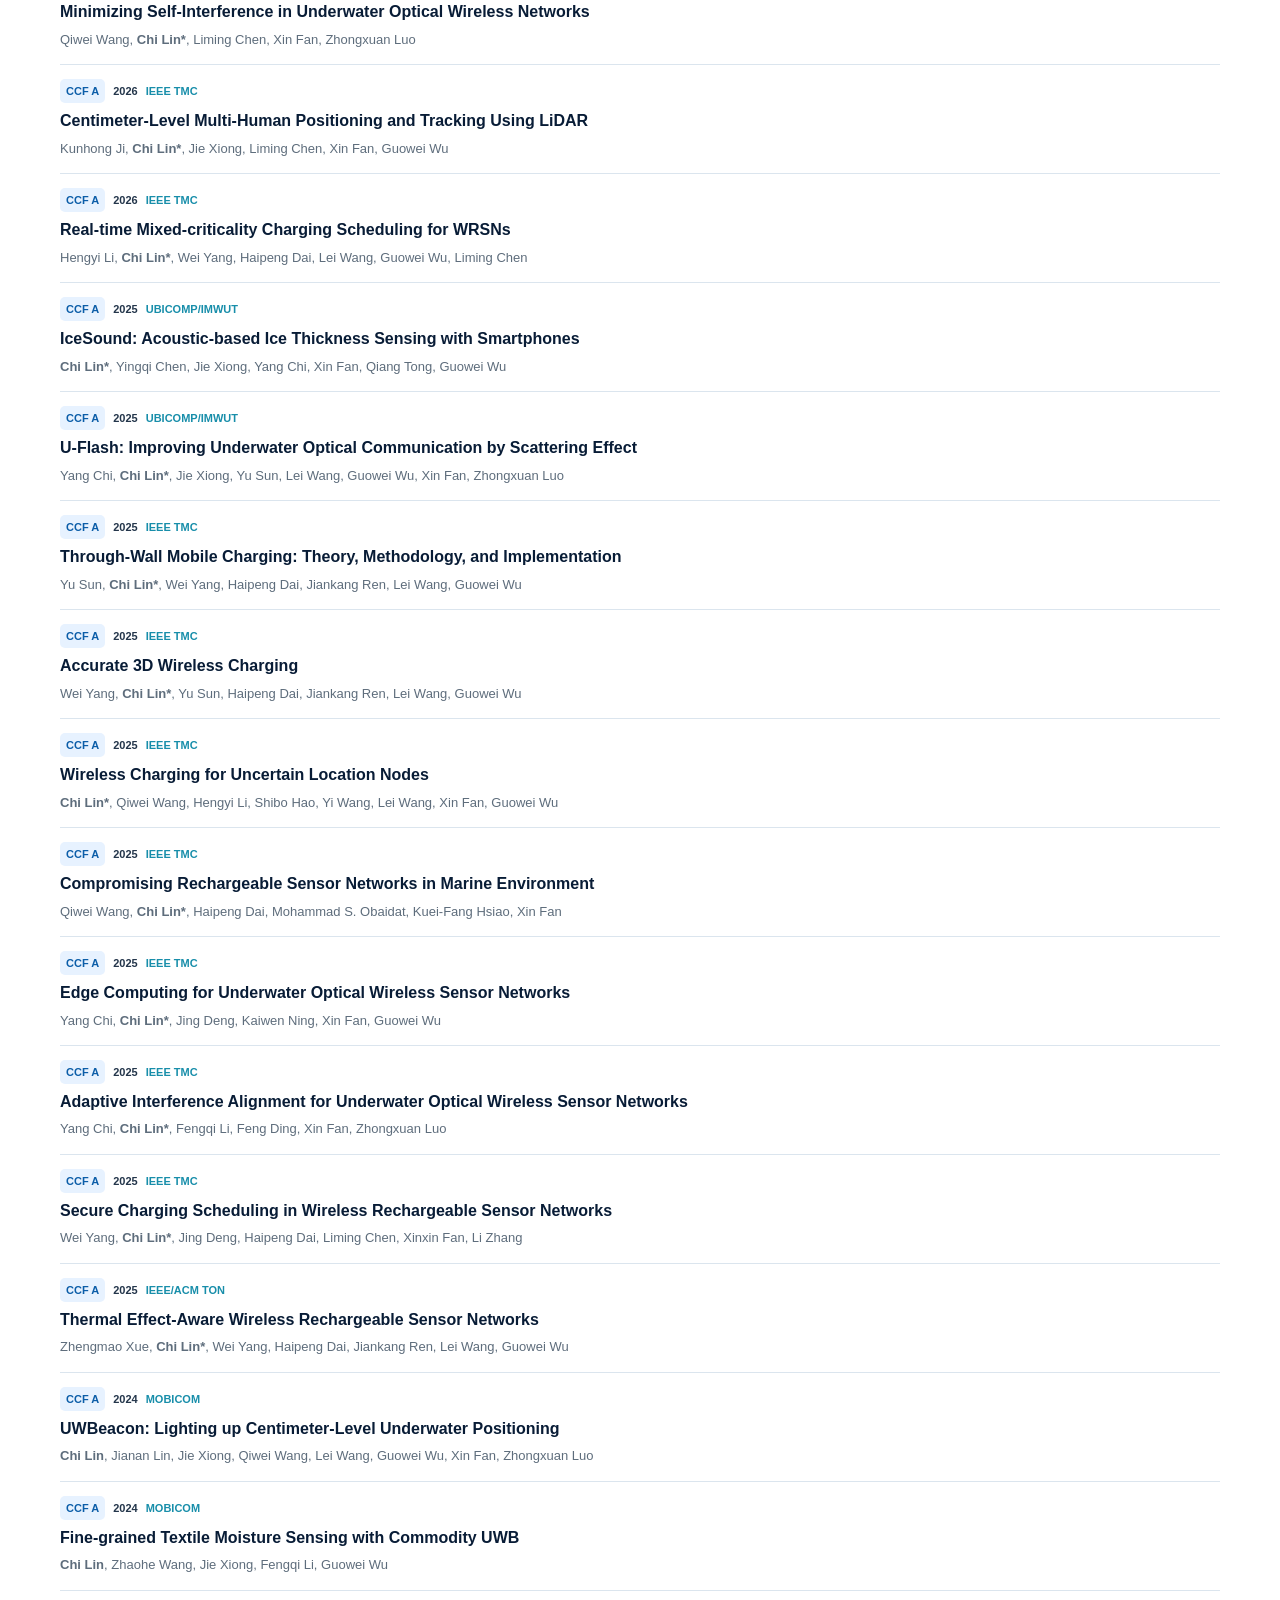
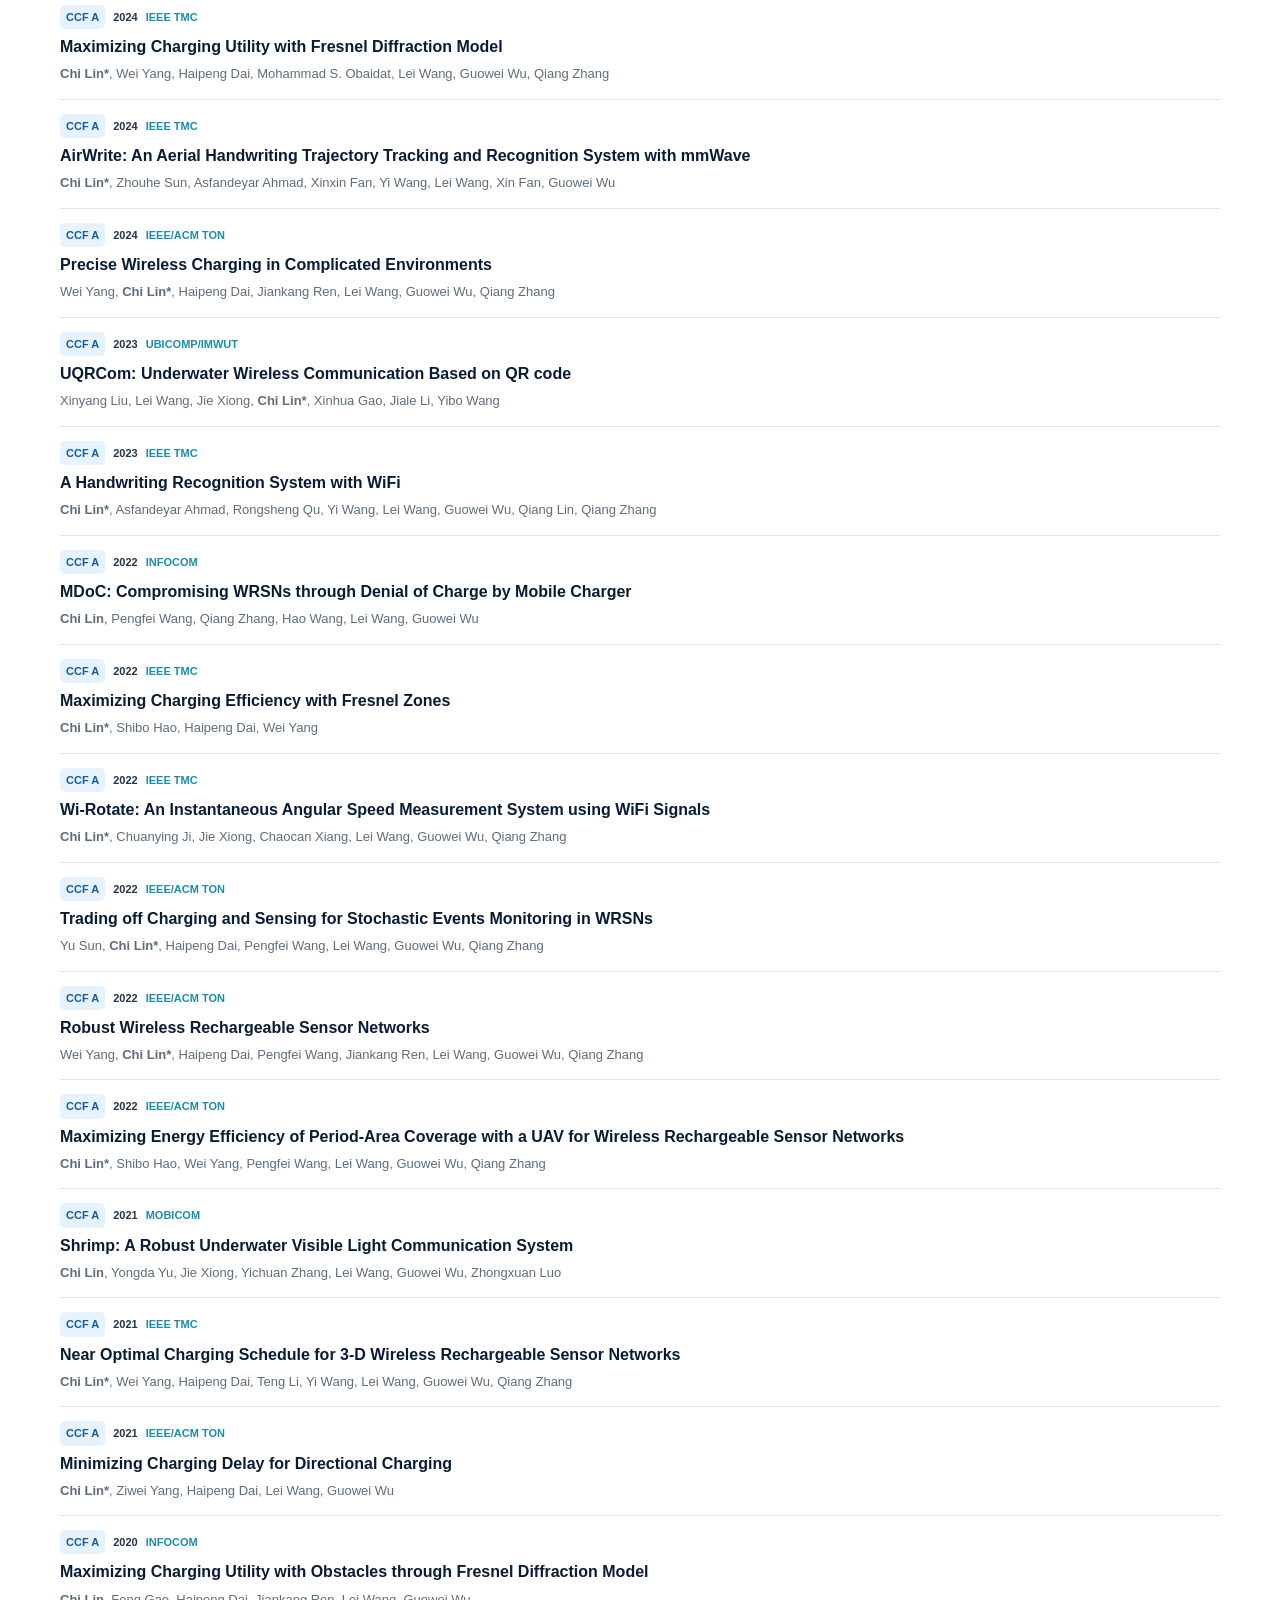
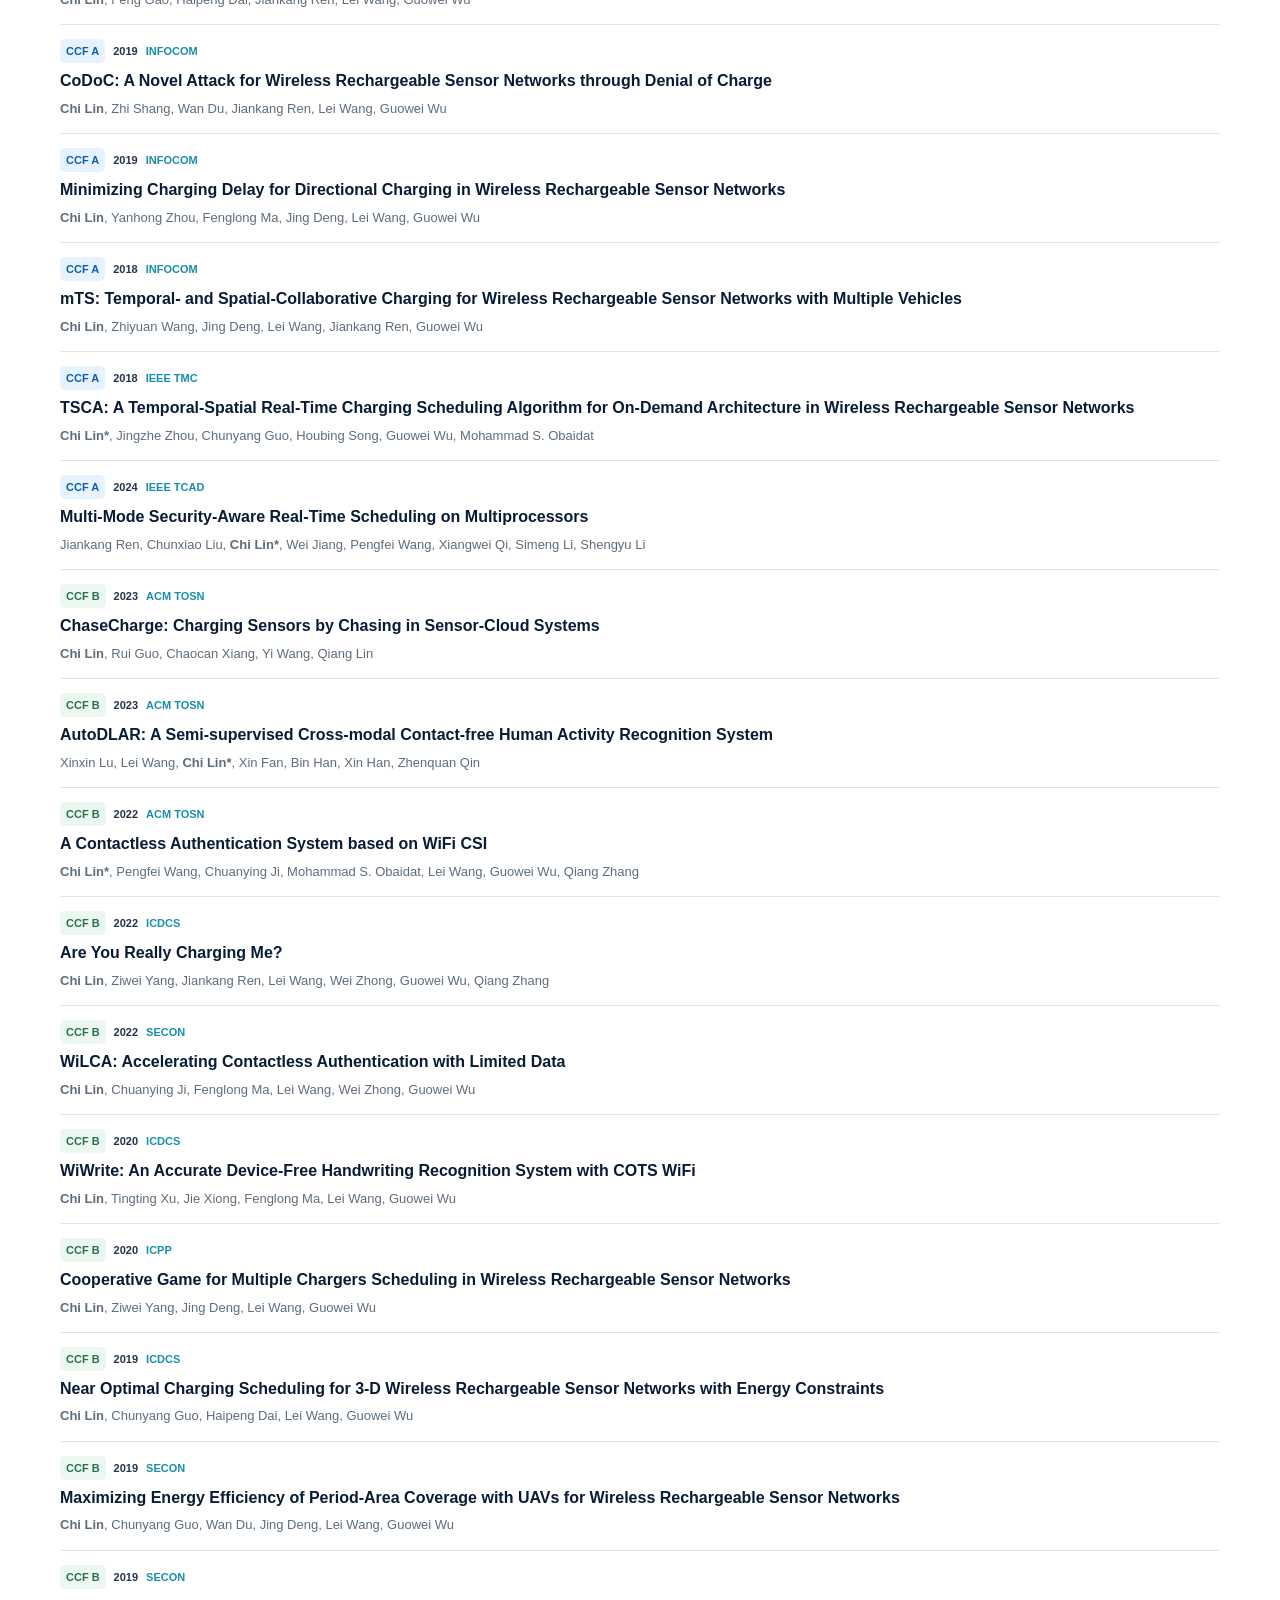
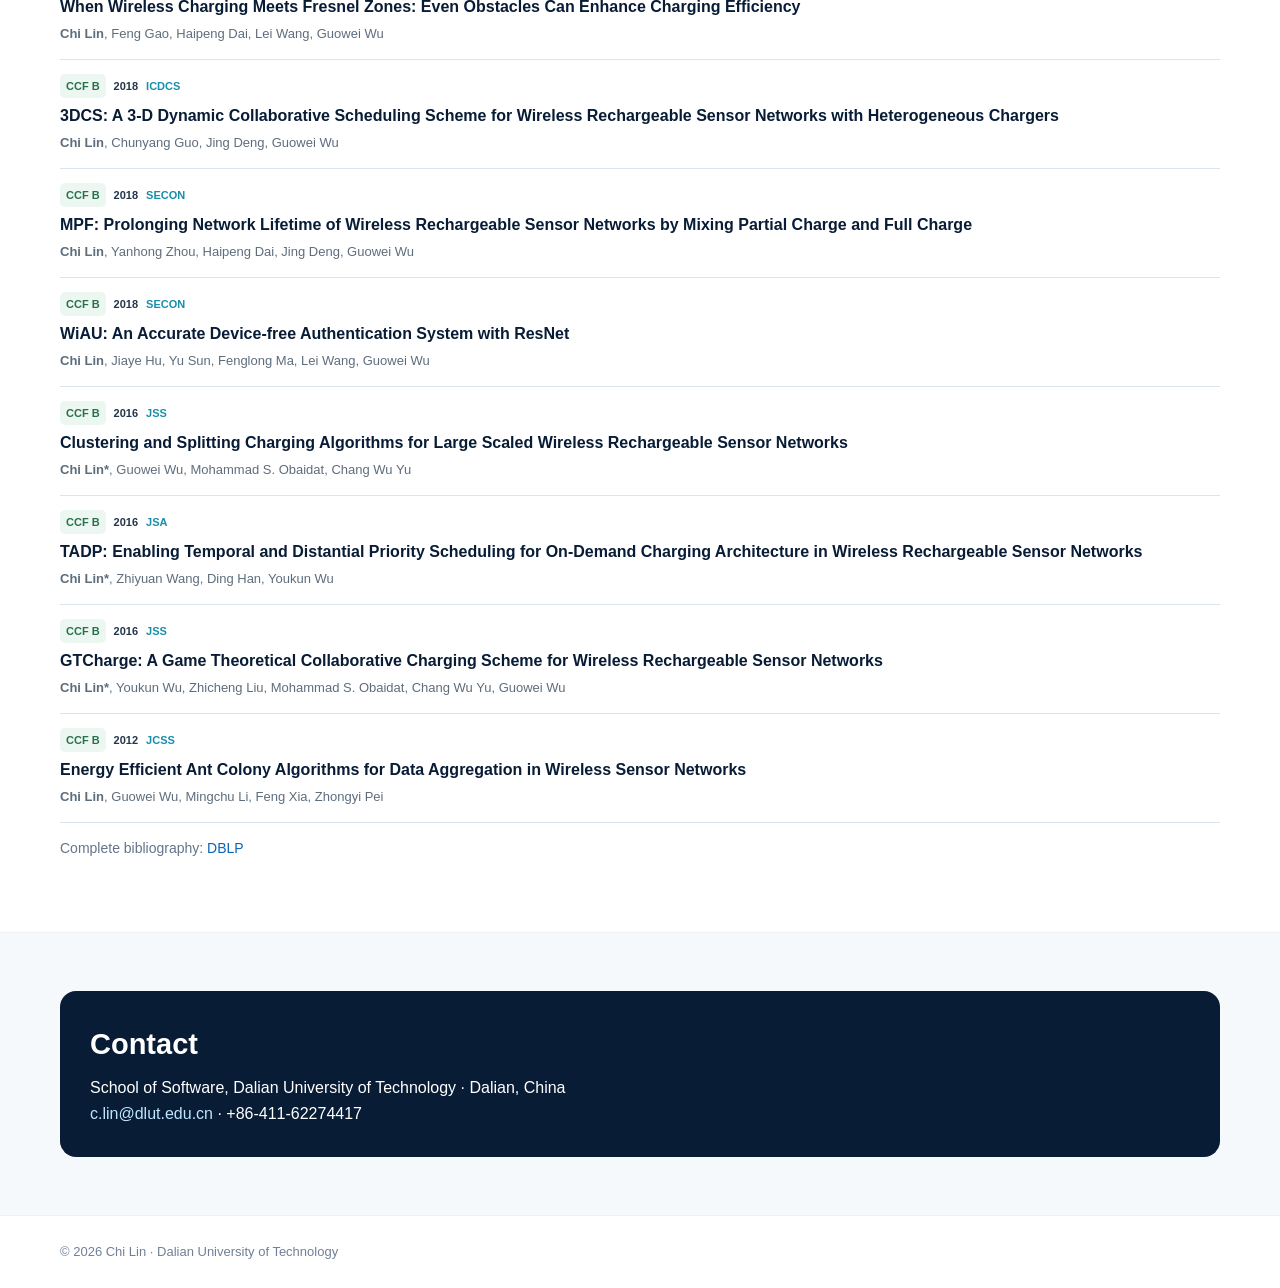
==== commit c510da65: "Add Projects and News sections to homepage" ====
--- a/index.html
+++ b/index.html
@@ -1 +1 @@
-<!doctype html><html lang="en"><head><meta charset="utf-8"><meta name="viewport" content="width=device-width,initial-scale=1"><meta name="description" content="Chi Lin — Full Professor at Dalian University of Technology. Wireless sensing, intelligent IoT, underwater wireless systems and smart health."><title>Chi Lin | Dalian University of Technology</title><style>:root{--n:#0b1f33;--b:#0f6cbd;--c:#1e9ab0;--t:#24364b;--m:#64748b;--l:#dbe5ee;--g:#f7fafc}*{box-sizing:border-box}html{scroll-behavior:smooth}body{margin:0;font-family:Inter,-apple-system,BlinkMacSystemFont,"Segoe UI",Arial,sans-serif;color:var(--t);line-height:1.65}.container{width:min(1120px,calc(100% - 40px));margin:auto}a{color:var(--b);text-decoration:none}a:hover{text-decoration:underline}nav{position:sticky;top:0;z-index:20;background:#fffffff2;backdrop-filter:blur(12px);border-bottom:1px solid var(--l)}.nav{height:68px;display:flex;align-items:center;justify-content:space-between}.brand{font-weight:800;color:var(--n);font-size:20px}.links{display:flex;gap:22px;font-size:14px;font-weight:600}.hero{background:linear-gradient(135deg,#f3f8fc,#eef7fb 56%,#fff);border-bottom:1px solid var(--l)}.hero-in{display:grid;grid-template-columns:1fr 230px;gap:55px;align-items:center;padding:78px 0 70px}.ey{font-size:13px;font-weight:800;letter-spacing:.12em;text-transform:uppercase;color:var(--c)}h1{font-family:Georgia,serif;font-size:62px;line-height:1.02;margin:10px 0 15px;color:var(--n);letter-spacing:-.035em}.zh{font-family:Inter;font-size:.48em;color:#47627b}.title{font-size:21px;color:#34506a}.badges,.actions{display:flex;gap:9px;flex-wrap:wrap;margin-top:24px}.badge{padding:7px 12px;border-radius:999px;background:#fff;border:1px solid #cdddea;font-size:13px;font-weight:700}.btn{display:inline-block;padding:10px 15px;border-radius:9px;background:var(--n);color:#fff;font-size:14px;font-weight:700;border:1px solid var(--n)}.btn.light{background:#fff;color:var(--n);border-color:#bed0df}.mono{width:210px;height:210px;border-radius:28px;background:linear-gradient(145deg,var(--n),#174f7c);display:grid;place-items:center;color:#fff;font:72px Georgia;box-shadow:0 24px 55px #183f5f2e;position:relative}.mono:after{content:"DUT";position:absolute;bottom:18px;font:800 12px Inter;letter-spacing:.18em;opacity:.65}section{padding:62px 0;border-bottom:1px solid #edf2f6}section.alt{background:var(--g)}h2{font-size:30px;color:var(--n);margin:0 0 22px}.intro{font-size:17px;max-width:900px}.metrics,.research{display:grid;grid-template-columns:repeat(4,1fr);gap:14px;margin-top:26px}.metric,.card{border:1px solid var(--l);border-radius:14px;padding:19px;background:#fff}.metric strong{display:block;font-size:28px;color:var(--b)}.metric span,.card p,.muted{color:var(--m);font-size:14px}.card h3{margin:0 0 6px;color:var(--n);font-size:17px}.two{display:grid;grid-template-columns:1fr 1fr;gap:38px}.timeline{border-left:2px solid #d8e5ef;padding-left:22px}.ti{margin-bottom:20px}.ti b{color:var(--n)}.ti small{display:block;color:var(--m)}.awards{display:grid;grid-template-columns:1fr 1fr;gap:10px 26px}.award{padding:9px 0;border-bottom:1px dashed #d9e4ec}.tools{display:flex;gap:9px;flex-wrap:wrap;margin-bottom:20px}.filter{border:1px solid #cbd9e5;background:#fff;border-radius:999px;padding:8px 13px;font-weight:700;cursor:pointer}.filter.active{background:var(--n);color:#fff}#search{margin-left:auto;min-width:250px;border:1px solid #cbd9e5;border-radius:9px;padding:9px 12px}.pub{padding:16px 0;border-bottom:1px solid var(--l)}.top{display:flex;gap:8px;align-items:center;font-size:12px;font-weight:800;text-transform:uppercase}.rank{border-radius:6px;padding:3px 7px}.a{background:#e7f2ff;color:#0b5da8}.b{background:#edf7f1;color:#27704a}.yr{color:#7a8a99}.venue{color:var(--c)}.pub h3{margin:6px 0 4px;font-size:16px;color:var(--n);line-height:1.45}.authors{margin:0;color:#5d6d7c;font-size:13px}.services{display:grid;grid-template-columns:repeat(3,1fr);gap:15px}.service{border:1px solid var(--l);border-radius:14px;padding:19px}.service h3{margin-top:0;color:var(--n)}.service p{color:var(--m);font-size:14px}.contact{background:var(--n);color:#fff;padding:32px;border-radius:17px}.contact h2{color:#fff;margin-bottom:6px}.contact a{color:#bfe5ff}footer{padding:28px 0;color:#718096;font-size:13px}@media(max-width:850px){.hero-in{grid-template-columns:1fr}.mono{grid-row:1;width:150px;height:150px;font-size:52px}.metrics,.research{grid-template-columns:1fr 1fr}.two,.services{grid-template-columns:1fr}}@media(max-width:600px){.links{display:none}.container{width:calc(100% - 28px)}h1{font-size:44px}.metrics,.research,.awards{grid-template-columns:1fr}#search{margin-left:0;width:100%}}</style></head><body><nav><div class="container nav"><div class="brand">Chi Lin · 林驰</div><div class="links"><a href="#about">About</a><a href="#research">Research</a><a href="#publications">Publications</a><a href="#service">Service</a><a href="#contact">Contact</a></div></div></nav><header class="hero"><div class="container hero-in"><div><div class="ey">Wireless Intelligence · Contactless Sensing · Intelligent IoT</div><h1>Chi Lin <span class="zh">林驰</span></h1><div class="title">Full Professor & Ph.D. Supervisor<br>School of Software, Dalian University of Technology</div><div class="badges"><span class="badge">BCS Fellow</span><span class="badge">IEEE Senior Member</span><span class="badge">ACM Senior Member</span><span class="badge">CCF Senior Member</span></div><div class="actions"><a class="btn" href="#publications">Selected Publications</a><a class="btn light" href="https://dblp.org/pid/24/8037-1.html">DBLP</a><a class="btn light" href="https://faculty.dlut.edu.cn/chilin">DUT Profile</a><a class="btn light" href="mailto:c.lin@dlut.edu.cn">Email</a></div></div><div class="mono">CL</div></div></header><section id="about"><div class="container"><h2>About</h2><p class="intro">I am a Full Professor and Ph.D. Supervisor with the School of Software at Dalian University of Technology. My research centers on wireless sensing and intelligent IoT systems, spanning contactless sensing, underwater wireless systems, wireless rechargeable sensor networks, and human-centered intelligent sensing.</p><div class="metrics"><div class="metric"><strong>70+</strong><span>research publications</span></div><div class="metric"><strong>50+</strong><span>patents / applications</span></div><div class="metric"><strong>BCS</strong><span>Fellow</span></div><div class="metric"><strong>2015</strong><span>ACM Dalian Rising Star</span></div></div></div></section><section id="research" class="alt"><div class="container"><h2>Research Interests</h2><div class="research"><div class="card"><h3>Contactless Wireless Sensing</h3><p>WiFi, mmWave and UWB sensing for human activity, motion, health and environmental perception.</p></div><div class="card"><h3>Underwater Wireless Systems</h3><p>Visible-light communication, underwater positioning, optical tags and underwater sensing systems.</p></div><div class="card"><h3>Intelligent IoT</h3><p>Energy-efficient IoT, cyber-physical systems, edge intelligence and intelligent sensing infrastructures.</p></div><div class="card"><h3>Smart Health & AI</h3><p>Non-contact health monitoring, activity recognition, multimodal sensing and data-driven intelligent systems.</p></div></div></div></section><section><div class="container two"><div><h2>Education & Career</h2><div class="timeline"><div class="ti"><b>Full Professor & Ph.D. Supervisor</b><small>Dalian University of Technology</small></div><div class="ti"><b>Associate Professor</b><small>School of Software, DUT · 2017–2025</small></div><div class="ti"><b>Lecturer</b><small>School of Software, DUT · 2014–2017</small></div><div class="ti"><b>Ph.D., Computer Application Technology</b><small>Dalian University of Technology · 2010–2013</small></div><div class="ti"><b>M.S., Computer Application Technology</b><small>Dalian University of Technology · 2008–2010</small></div><div class="ti"><b>B.E., Software Engineering</b><small>Dalian University of Technology · 2004–2008</small></div></div></div><div><h2>Selected Honors</h2><div class="awards"><div class="award">Distinguished TPC, IEEE INFOCOM 2026</div><div class="award">PerCom 2025 Best Demo Award</div><div class="award">Xingliao Talent Project</div><div class="award">Distinguished TPC, IEEE INFOCOM 2024</div><div class="award">2022 World Internet of Things Awards</div><div class="award">2022 Geneva International Exhibition of Inventions — Gold Medal</div><div class="award">2021 Global SSL Award of Innovations Top 100</div><div class="award">2020 NOK Scholar for Distinguished Teachers of DUT</div><div class="award">2019 Xinghai Excellent Young Scholar of DUT</div><div class="award">2018 Young Star of Science and Technology of Dalian</div></div></div></div></section><section id="publications" class="alt"><div class="container"><h2>Selected Publications</h2><p class="muted">Only CCF A/B publications for which Chi Lin is the first author or corresponding author are shown. * denotes corresponding author.</p><div class="tools"><button class="filter active" data-f="all">All</button><button class="filter" data-f="A">CCF A</button><button class="filter" data-f="B">CCF B</button><input id="search" placeholder="Search title, venue, author…"></div><div id="pubs"></div><p class="muted">Complete bibliography: <a href="https://dblp.org/pid/24/8037-1.html">DBLP</a></p></div></section><section id="service"><div class="container"><h2>Professional Service</h2><div class="services"><div class="service"><h3>Editorial Service</h3><p>Associate Editor for IEEE Transactions on Mobile Computing, Journal of Computer and System Sciences, and Computer Networks; guest-editor roles for ACM TOSN, Journal of Systems Architecture, and related journals.</p></div><div class="service"><h3>Technical Program Committees</h3><p>IEEE INFOCOM, ICNP, UbiComp, ICDCS, IWQoS and other major international conferences; TPC Co-chair of ICPADS 2022.</p></div><div class="service"><h3>Teaching</h3><p>Computer Organization Principles; Analog and Digital Circuits; supervision of Ph.D., master’s and undergraduate research students.</p></div></div></div></section><section id="contact"><div class="container"><div class="contact"><h2>Contact</h2><div>School of Software, Dalian University of Technology<br>Dalian, China<br><a href="mailto:c.lin@dlut.edu.cn">c.lin@dlut.edu.cn</a> · +86-411-62274417</div></div></div></section><footer><div class="container">© 2026 Chi Lin · Dalian University of Technology</div></footer><script>const P=[['A',2026,'INFOCOM','MiCC: An Integrated Wireless Charging and Communication System','Chi Lin, Jiayi Wang, Jie Xiong, Ziyi Wang, Junxin Chen, Qiang Tong, Lei Wang'],['A',2026,'UbiComp/IMWUT','UOTag: An All-Angle Passive Optical Tag for Underwater Environment','Chi Lin*, Ben Zhao, Jie Xiong, Yang Chi, Kunhong Ji, Xin Fan, Zhongxuan Luo'],['A',2026,'UbiComp/IMWUT','AirComm: Your Smartphone Can “Smell” Fine Particles via Light','Yang Chi, Lupeng Zhang, Xinlei Li, Chi Lin*, Jie Xiong'],['A',2026,'IEEE TMC','Position Leakage by Charging Power: Privacy Attacks and Efficient Protection in WRSNs','Chi Lin*, Lingbo Huang, Hengyi Li, Wei Yang, Michael Segal, Guowei Wu'],['A',2026,'IEEE TMC','AEERP: Adaptive Energy Efficient Routing Protocol with Reinforcement Learning in LoRaWAN Network','Mebiratu Beyene, Chi Lin*, Yang Chi'],['A',2026,'IEEE TMC','Energy-aware Adaptive Topology Control for UOWSNs','Chi Yang, Chi Lin*, Haipeng Dai, Xin Fan, Zhongxuan Luo'],['A',2026,'IEEE TMC','Minimizing Self-Interference in Underwater Optical Wireless Networks','Qiwei Wang, Chi Lin*, Liming Chen, Xin Fan, Zhongxuan Luo'],['A',2026,'IEEE TMC','Centimeter-Level Multi-Human Positioning and Tracking Using LiDAR','Kunhong Ji, Chi Lin*, Jie Xiong, Liming Chen, Xin Fan, Guowei Wu'],['A',2026,'IEEE TMC','Real-time Mixed-criticality Charging Scheduling for WRSNs','Hengyi Li, Chi Lin*, Wei Yang, Haipeng Dai, Lei Wang, Guowei Wu, Liming Chen'],['A',2025,'UbiComp/IMWUT','IceSound: Acoustic-based Ice Thickness Sensing with Smartphones','Chi Lin*, Yingqi Chen, Jie Xiong, Yang Chi, Xin Fan, Qiang Tong, Guowei Wu'],['A',2025,'UbiComp/IMWUT','U-Flash: Improving Underwater Optical Communication by Scattering Effect','Yang Chi, Chi Lin*, Jie Xiong, Yu Sun, Lei Wang, Guowei Wu, Xin Fan, Zhongxuan Luo'],['A',2025,'IEEE TMC','Through-Wall Mobile Charging: Theory, Methodology, and Implementation','Yu Sun, Chi Lin*, Wei Yang, Haipeng Dai, Jiankang Ren, Lei Wang, Guowei Wu'],['A',2025,'IEEE TMC','Accurate 3D Wireless Charging','Wei Yang, Chi Lin*, Yu Sun, Haipeng Dai, Jiankang Ren, Lei Wang, Guowei Wu'],['A',2025,'IEEE TMC','Wireless Charging for Uncertain Location Nodes','Chi Lin*, Qiwei Wang, Hengyi Li, Shibo Hao, Yi Wang, Lei Wang, Xin Fan, Guowei Wu'],['A',2025,'IEEE TMC','Compromising Rechargeable Sensor Networks in Marine Environment','Qiwei Wang, Chi Lin*, Haipeng Dai, Mohammad S. Obaidat, Kuei-Fang Hsiao, Xin Fan'],['A',2025,'IEEE TMC','Edge Computing for Underwater Optical Wireless Sensor Networks','Yang Chi, Chi Lin*, Jing Deng, Kaiwen Ning, Xin Fan, Guowei Wu'],['A',2025,'IEEE TMC','Adaptive Interference Alignment for Underwater Optical Wireless Sensor Networks','Yang Chi, Chi Lin*, Fengqi Li, Feng Ding, Xin Fan, Zhongxuan Luo'],['A',2025,'IEEE TMC','Secure Charging Scheduling in Wireless Rechargeable Sensor Networks','Wei Yang, Chi Lin*, Jing Deng, Haipeng Dai, Liming Chen, Xinxin Fan, Li Zhang'],['A',2025,'IEEE/ACM ToN','Thermal Effect-Aware Wireless Rechargeable Sensor Networks','Zhengmao Xue, Chi Lin*, Wei Yang, Haipeng Dai, Jiankang Ren, Lei Wang, Guowei Wu'],['A',2024,'MobiCom','UWBeacon: Lighting up Centimeter-Level Underwater Positioning','Chi Lin, Jianan Lin, Jie Xiong, Qiwei Wang, Lei Wang, Guowei Wu, Xin Fan, Zhongxuan Luo'],['A',2024,'MobiCom','Fine-grained Textile Moisture Sensing with Commodity UWB','Chi Lin, Zhaohe Wang, Jie Xiong, Fengqi Li, Guowei Wu'],['A',2024,'IEEE TMC','Maximizing Charging Utility with Fresnel Diffraction Model','Chi Lin*, Wei Yang, Haipeng Dai, Mohammad S. Obaidat, Lei Wang, Guowei Wu, Qiang Zhang'],['A',2024,'IEEE TMC','AirWrite: An Aerial Handwriting Trajectory Tracking and Recognition System with mmWave','Chi Lin*, Zhouhe Sun, Asfandeyar Ahmad, Xinxin Fan, Yi Wang, Lei Wang, Xin Fan, Guowei Wu'],['A',2024,'IEEE/ACM ToN','Precise Wireless Charging in Complicated Environments','Wei Yang, Chi Lin*, Haipeng Dai, Jiankang Ren, Lei Wang, Guowei Wu, Qiang Zhang'],['A',2024,'IEEE TCAD','Multi-Mode Security-Aware Real-Time Scheduling on Multiprocessors','Jiankang Ren, Chunxiao Liu, Chi Lin*, Wei Jiang, Pengfei Wang, Xiangwei Qi, Simeng Li, Shengyu Li'],['A',2023,'UbiComp/IMWUT','UQRCom: Underwater Wireless Communication Based on QR code','Xinyang Liu, Lei Wang, Jie Xiong, Chi Lin*, Xinhua Gao, Jiale Li, Yibo Wang'],['A',2023,'IEEE TMC','A Handwriting Recognition System with WiFi','Chi Lin*, Asfandeyar Ahmad, Rongsheng Qu, Yi Wang, Lei Wang, Guowei Wu, Qiang Lin, Qiang Zhang'],['A',2022,'INFOCOM','MDoC: Compromising WRSNs through Denial of Charge by Mobile Charger','Chi Lin, Pengfei Wang, Qiang Zhang, Hao Wang, Lei Wang, Guowei Wu'],['A',2022,'IEEE TMC','Maximizing Charging Efficiency with Fresnel Zones','Chi Lin*, Shibo Hao, Haipeng Dai, Wei Yang'],['A',2022,'IEEE TMC','Wi-Rotate: An Instantaneous Angular Speed Measurement System using WiFi Signals','Chi Lin*, Chuanying Ji, Jie Xiong, Chaocan Xiang, Lei Wang, Guowei Wu, Qiang Zhang'],['A',2022,'IEEE/ACM ToN','Trading off Charging and Sensing for Stochastic Events Monitoring in WRSNs','Yu Sun, Chi Lin*, Haipeng Dai, Pengfei Wang, Lei Wang, Guowei Wu, Qiang Zhang'],['A',2022,'IEEE/ACM ToN','Robust Wireless Rechargeable Sensor Networks','Wei Yang, Chi Lin*, Haipeng Dai, Pengfei Wang, Jiankang Ren, Lei Wang, Guowei Wu, Qiang Zhang'],['A',2022,'IEEE/ACM ToN','Maximizing Energy Efficiency of Period-Area Coverage with a UAV for Wireless Rechargeable Sensor Networks','Chi Lin*, Shibo Hao, Wei Yang, Pengfei Wang, Lei Wang, Guowei Wu, Qiang Zhang'],['A',2021,'MobiCom','Shrimp: A Robust Underwater Visible Light Communication System','Chi Lin, Yongda Yu, Jie Xiong, Yichuan Zhang, Lei Wang, Guowei Wu, Zhongxuan Luo'],['A',2021,'IEEE TMC','Near Optimal Charging Schedule for 3-D Wireless Rechargeable Sensor Networks','Chi Lin*, Wei Yang, Haipeng Dai, Teng Li, Yi Wang, Lei Wang, Guowei Wu, Qiang Zhang'],['A',2021,'IEEE/ACM ToN','Minimizing Charging Delay for Directional Charging','Chi Lin*, Ziwei Yang, Haipeng Dai, Lei Wang, Guowei Wu'],['A',2020,'INFOCOM','Maximizing Charging Utility with Obstacles through Fresnel Diffraction Model','Chi Lin, Feng Gao, Haipeng Dai, Jiankang Ren, Lei Wang, Guowei Wu'],['A',2019,'INFOCOM','CoDoC: A Novel Attack for Wireless Rechargeable Sensor Networks through Denial of Charge','Chi Lin, Zhi Shang, Wan Du, Jiankang Ren, Lei Wang, Guowei Wu'],['A',2019,'INFOCOM','Minimizing Charging Delay for Directional Charging in Wireless Rechargeable Sensor Networks','Chi Lin, Yanhong Zhou, Fenglong Ma, Jing Deng, Lei Wang, Guowei Wu'],['A',2018,'INFOCOM','mTS: Temporal- and Spatial-Collaborative Charging for Wireless Rechargeable Sensor Networks with Multiple Vehicles','Chi Lin, Zhiyuan Wang, Jing Deng, Lei Wang, Jiankang Ren, Guowei Wu'],['A',2018,'IEEE TMC','TSCA: A Temporal-Spatial Real-Time Charging Scheduling Algorithm for On-Demand Architecture in Wireless Rechargeable Sensor Networks','Chi Lin*, Jingzhe Zhou, Chunyang Guo, Houbing Song, Guowei Wu, Mohammad S. Obaidat'],['B',2023,'ACM TOSN','ChaseCharge: Charging Sensors by Chasing in Sensor-Cloud Systems','Chi Lin, Rui Guo, Chaocan Xiang, Yi Wang, Qiang Lin'],['B',2023,'ACM TOSN','AutoDLAR: A Semi-supervised Cross-modal Contact-free Human Activity Recognition System','Xinxin Lu, Lei Wang, Chi Lin*, Xin Fan, Bin Han, Xin Han, Zhenquan Qin'],['B',2022,'ACM TOSN','A Contactless Authentication System based on WiFi CSI','Chi Lin*, Pengfei Wang, Chuanying Ji, Mohammad S. Obaidat, Lei Wang, Guowei Wu, Qiang Zhang'],['B',2022,'ICDCS','Are You Really Charging Me?','Chi Lin, Ziwei Yang, Jiankang Ren, Lei Wang, Wei Zhong, Guowei Wu, Qiang Zhang'],['B',2022,'SECON','WiLCA: Accelerating Contactless Authentication with Limited Data','Chi Lin, Chuanying Ji, Fenglong Ma, Lei Wang, Wei Zhong, Guowei Wu'],['B',2020,'ICDCS','WiWrite: An Accurate Device-Free Handwriting Recognition System with COTS WiFi','Chi Lin, Tingting Xu, Jie Xiong, Fenglong Ma, Lei Wang, Guowei Wu'],['B',2020,'ICPP','Cooperative Game for Multiple Chargers Scheduling in Wireless Rechargeable Sensor Networks','Chi Lin, Ziwei Yang, Jing Deng, Lei Wang, Guowei Wu'],['B',2019,'ICDCS','Near Optimal Charging Scheduling for 3-D Wireless Rechargeable Sensor Networks with Energy Constraints','Chi Lin, Chunyang Guo, Haipeng Dai, Lei Wang, Guowei Wu'],['B',2019,'SECON','Maximizing Energy Efficiency of Period-Area Coverage with UAVs for Wireless Rechargeable Sensor Networks','Chi Lin, Chunyang Guo, Wan Du, Jing Deng, Lei Wang, Guowei Wu'],['B',2019,'SECON','When Wireless Charging Meets Fresnel Zones: Even Obstacles Can Enhance Charging Efficiency','Chi Lin, Feng Gao, Haipeng Dai, Lei Wang, Guowei Wu'],['B',2018,'ICDCS','3DCS: A 3-D Dynamic Collaborative Scheduling Scheme for Wireless Rechargeable Sensor Networks with Heterogeneous Chargers','Chi Lin, Chunyang Guo, Jing Deng, Guowei Wu'],['B',2018,'SECON','MPF: Prolonging Network Lifetime of Wireless Rechargeable Sensor Networks by Mixing Partial Charge and Full Charge','Chi Lin, Yanhong Zhou, Haipeng Dai, Jing Deng, Guowei Wu'],['B',2018,'SECON','WiAU: An Accurate Device-free Authentication System with ResNet','Chi Lin, Jiaye Hu, Yu Sun, Fenglong Ma, Lei Wang, Guowei Wu'],['B',2016,'JSS','Clustering and Splitting Charging Algorithms for Large Scaled Wireless Rechargeable Sensor Networks','Chi Lin*, Guowei Wu, Mohammad S. Obaidat, Chang Wu Yu'],['B',2016,'JSA','TADP: Enabling Temporal and Distantial Priority Scheduling for On-Demand Charging Architecture in Wireless Rechargeable Sensor Networks','Chi Lin*, Zhiyuan Wang, Ding Han, Youkun Wu'],['B',2016,'JSS','GTCharge: A Game Theoretical Collaborative Charging Scheme for Wireless Rechargeable Sensor Networks','Chi Lin*, Youkun Wu, Zhicheng Liu, Mohammad S. Obaidat, Chang Wu Yu, Guowei Wu'],['B',2012,'JCSS','Energy Efficient Ant Colony Algorithms for Data Aggregation in Wireless Sensor Networks','Chi Lin, Guowei Wu, Mingchu Li, Feng Xia, Zhongyi Pei']];let f='all',q='';const E=document.getElementById('pubs');function R(){E.innerHTML=P.filter(x=>(f==='all'||x[0]===f)&&(!q||(x[2]+' '+x[3]+' '+x[4]).toLowerCase().includes(q))).map(x=>`<article class="pub"><div class="top"><span class="rank ${x[0].toLowerCase()}">CCF ${x[0]}</span><span class="yr">${x[1]}</span><span class="venue">${x[2]}</span></div><h3>${x[3]}</h3><p class="authors">${x[4].replaceAll('Chi Lin*','<strong>Chi Lin*</strong>').replaceAll('Chi Lin,','<strong>Chi Lin</strong>,')}</p></article>`).join('')}R();document.querySelectorAll('.filter').forEach(b=>b.onclick=()=>{document.querySelectorAll('.filter').forEach(x=>x.classList.remove('active'));b.classList.add('active');f=b.dataset.f;R()});document.getElementById('search').oninput=e=>{q=e.target.value.toLowerCase();R()}</script></body></html>+<!doctype html><html lang="en"><head><meta charset="utf-8"><meta name="viewport" content="width=device-width,initial-scale=1"><meta name="description" content="Chi Lin — Full Professor and Ph.D. Supervisor at Dalian University of Technology."><title>Chi Lin | Dalian University of Technology</title><style>*{box-sizing:border-box}html{scroll-behavior:smooth}:root{--n:#081c36;--b:#0d63b8;--c:#188eaa;--t:#24364b;--m:#64748b;--l:#dbe5ee;--g:#f6f9fc}body{margin:0;font-family:Inter,-apple-system,BlinkMacSystemFont,"Segoe UI",Arial,sans-serif;color:var(--t);line-height:1.65}a{color:var(--b);text-decoration:none}a:hover{text-decoration:underline}.w{width:min(1160px,calc(100% - 40px));margin:auto}nav{position:sticky;top:0;z-index:50;background:rgba(8,28,54,.97);color:#fff}.nav{height:66px;display:flex;align-items:center;justify-content:space-between}.brand{font-weight:800;font-size:21px}.navlinks{display:flex;gap:20px;font-size:14px}.nav a{color:#fff}.hero{background:linear-gradient(135deg,#edf6ff,#f8fbfe);border-bottom:1px solid var(--l)}.heroin{display:grid;grid-template-columns:250px 1fr;gap:48px;align-items:center;padding:54px 0}.portrait{width:230px;height:290px;object-fit:cover;object-position:center top;border-radius:20px;box-shadow:0 18px 50px #163b5d2e;border:6px solid #fff}.ey{color:var(--c);font-weight:800;letter-spacing:.12em;font-size:12px;text-transform:uppercase}h1{font:700 58px/1.04 Georgia,serif;color:var(--n);margin:8px 0}.title{font-size:20px;color:#36526d}.actions,.chips{display:flex;gap:9px;flex-wrap:wrap;margin-top:20px}.btn{padding:10px 15px;border-radius:8px;background:var(--n);color:#fff;font-weight:700;font-size:13px}.btn.alt{background:#fff;color:var(--n);border:1px solid #bfd1e0}.chips span{background:#fff;border:1px solid #cbdce9;border-radius:999px;padding:6px 10px;font-size:12px;font-weight:700}.highlights{display:grid;grid-template-columns:repeat(5,1fr);gap:12px;padding:18px 0 34px}.hi{background:#fff;border:1px solid var(--l);border-radius:13px;padding:15px;box-shadow:0 7px 25px #183f5f0c}.hi b{display:block;color:var(--n);font-size:13px;line-height:1.35}.hi small{display:block;color:var(--m);margin-top:5px}.icon{font-size:23px;margin-bottom:5px}section{padding:58px 0;border-bottom:1px solid #edf2f6}section.alt{background:var(--g)}h2{font-size:29px;color:var(--n);margin:0 0 20px}.lead{font-size:16px;max-width:900px}.grid4{display:grid;grid-template-columns:repeat(4,1fr);gap:14px}.card,.project{background:#fff;border:1px solid var(--l);border-radius:14px;padding:19px}.card h3,.project h3{margin:0 0 6px;color:var(--n);font-size:16px}.card p,.project p,.muted{color:var(--m);font-size:14px}.project-grid{display:grid;grid-template-columns:repeat(3,1fr);gap:15px}.ptype{font-size:11px;color:var(--b);font-weight:800;text-transform:uppercase}.pno{font-size:12px;color:#7a8998}.headrow{display:flex;justify-content:space-between;align-items:end;gap:16px}.news{border-top:1px solid var(--l)}.ni{display:grid;grid-template-columns:90px 110px 1fr;gap:12px;padding:14px 0;border-bottom:1px solid var(--l)}.date{color:var(--m);font-size:13px;font-weight:700}.tag{display:inline-block;background:#e8f3fb;color:var(--b);font-size:11px;font-weight:800;border-radius:999px;padding:3px 8px}.nt{color:var(--n);font-weight:650}.tools{display:flex;gap:8px;flex-wrap:wrap;margin-bottom:18px}.filter{border:1px solid #cbd9e5;background:#fff;border-radius:999px;padding:8px 12px;font-weight:700;cursor:pointer}.filter.active{background:var(--n);color:#fff}#search{margin-left:auto;border:1px solid #cbd9e5;border-radius:8px;padding:8px 11px;min-width:250px}.pub{padding:14px 0;border-bottom:1px solid var(--l)}.pubmeta{display:flex;gap:8px;align-items:center;font-size:11px;font-weight:800;text-transform:uppercase}.ra{background:#e7f2ff;color:#0b5da8}.rb{background:#edf7f1;color:#27704a}.rank{border-radius:5px;padding:3px 6px}.venue{color:var(--c)}.pub h3{margin:5px 0 3px;color:var(--n);font-size:16px}.authors{margin:0;color:#5e6d7c;font-size:13px}.contact{background:var(--n);color:#fff;border-radius:16px;padding:30px}.contact h2{color:#fff;margin-bottom:6px}.contact a{color:#bfe5ff}footer{padding:25px 0;color:#718096;font-size:13px}@media(max-width:950px){.highlights{grid-template-columns:repeat(2,1fr)}.grid4{grid-template-columns:repeat(2,1fr)}.project-grid{grid-template-columns:1fr 1fr}}@media(max-width:650px){.navlinks{display:none}.heroin{grid-template-columns:1fr}.portrait{width:155px;height:195px}.highlights,.grid4,.project-grid{grid-template-columns:1fr}.ni{grid-template-columns:1fr;gap:4px}h1{font-size:43px}#search{margin-left:0;width:100%}}</style></head><body><nav><div class="w nav"><div class="brand">Chi Lin · 林驰</div><div class="navlinks"><a href="#about">About</a><a href="#research">Research</a><a href="projects.html">Projects</a><a href="#publications">Publications</a><a href="news.html">News</a><a href="#contact">Contact</a></div></div></nav><header class="hero"><div class="w"><div class="heroin"><img class="portrait" src="profile.jpg" alt="Chi Lin"><div><div class="ey">Wireless Intelligence · Contactless Sensing · Intelligent IoT</div><h1>Chi Lin 林驰</h1><div class="title">Full Professor & Ph.D. Supervisor<br>School of Software, Dalian University of Technology</div><div class="chips"><span>BCS Fellow</span><span>IEEE Senior Member</span><span>ACM Senior Member</span><span>CCF Senior Member</span></div><div class="actions"><a class="btn" href="#publications">Selected Publications</a><a class="btn alt" href="https://dblp.org/pid/24/8037-1.html">DBLP</a><a class="btn alt" href="https://faculty.dlut.edu.cn/chilin">DUT Profile</a><a class="btn alt" href="mailto:c.lin@dlut.edu.cn">Email</a></div></div></div><div class="highlights"><div class="hi"><div class="icon">🏅</div><b>Geneva International Exhibition of Inventions — Gold Medal</b><small>日内瓦国际发明展全球金奖</small></div><div class="hi"><div class="icon">🛡️</div><b>BCS Fellow</b><small>英国计算机学会会士</small></div><div class="hi"><div class="icon">⭐</div><b>Xingliao Young Top-notch Talent</b><small>兴辽英才青年拔尖人才</small></div><div class="hi"><div class="icon">🏛️</div><b>Deputy Director, Yinggeshi Science City Tech Innovation Base</b><small>英歌石科学城科技创新基地管委会副主任</small></div><div class="hi"><div class="icon">🎓</div><b>Full Professor & Ph.D. Supervisor</b><small>大连理工大学教授、博士生导师</small></div></div></div></header><section id="about"><div class="w"><h2>About</h2><p class="lead">I am a Full Professor and Ph.D. Supervisor with the School of Software at Dalian University of Technology. My research focuses on contactless wireless sensing, underwater wireless systems, wireless rechargeable sensor networks, pervasive computing, and intelligent IoT systems.</p></div></section><section id="research" class="alt"><div class="w"><h2>Research Interests</h2><div class="grid4"><div class="card"><h3>Contactless Wireless Sensing</h3><p>WiFi, mmWave and UWB sensing for activity, motion, health and environmental perception.</p></div><div class="card"><h3>Underwater Wireless Systems</h3><p>Visible-light communication, underwater positioning, optical tags and underwater sensing.</p></div><div class="card"><h3>Wireless Charging & Energy Networks</h3><p>Wireless rechargeable sensor networks, charging scheduling, security and efficiency.</p></div><div class="card"><h3>Smart Health & Intelligent IoT</h3><p>Non-contact health monitoring, multimodal sensing and intelligent IoT applications.</p></div></div></div></section><section id="projects"><div class="w"><div class="headrow"><div><h2>Selected Projects (PI)</h2><div class="muted">Selected projects led as Principal Investigator.</div></div><a href="projects.html">View all projects →</a></div><div class="project-grid" style="margin-top:20px"><div class="project"><div class="ptype">National Natural Science Foundation of China</div><h3>Robust Methods of Wireless Rechargeable Sensor Networks on Oceanic Monitoring</h3><p>Principal Investigator</p><div class="pno">NSFC No. 62172069</div></div><div class="project"><div class="ptype">National Natural Science Foundation of China</div><h3>Trusted Methods on Large Scale 3D Heterogeneous Wireless Rechargeable Sensor Networks</h3><p>Principal Investigator</p><div class="pno">NSFC No. 61872052</div></div><div class="project"><div class="ptype">National Natural Science Foundation of China</div><h3>Efficient Cooperative Charging Methods for Large-Scale Wireless Rechargeable Sensor Networks</h3><p>Principal Investigator</p><div class="pno">NSFC No. 61402078</div></div></div></div></section><section id="news" class="alt"><div class="w"><div class="headrow"><div><h2>News</h2><div class="muted">Research, awards, projects and professional milestones.</div></div><a href="news.html">View all news →</a></div><div id="home-news" class="news" style="margin-top:18px"></div></div></section><section id="publications"><div class="w"><h2>Selected Publications</h2><p class="muted">CCF A/B publications for which Chi Lin is the first author or corresponding author.</p><div class="tools"><button class="filter active" data-f="all">All</button><button class="filter" data-f="A">CCF A</button><button class="filter" data-f="B">CCF B</button><input id="search" placeholder="Search title, venue, author…"></div><div id="pubs"></div><p class="muted">Complete bibliography: <a href="https://dblp.org/pid/24/8037-1.html">DBLP</a></p></div></section><section id="contact" class="alt"><div class="w"><div class="contact"><h2>Contact</h2><div>School of Software, Dalian University of Technology · Dalian, China<br><a href="mailto:c.lin@dlut.edu.cn">c.lin@dlut.edu.cn</a> · +86-411-62274417</div></div></div></section><footer><div class="w">© 2026 Chi Lin · Dalian University of Technology</div></footer><script src="news-data.js"></script><script src="publications-data.js"></script><script>const hn=document.getElementById('home-news');hn.innerHTML=NEWS.slice(0,5).map(n=>`<div class="ni"><div class="date">${n.date}</div><div><span class="tag">${n.category}</span></div><div class="nt">${n.title}</div></div>`).join('');let f='all',q='';const box=document.getElementById('pubs');function rp(){box.innerHTML=PUBLICATIONS.filter(x=>(f==='all'||x[0]===f)&&(!q||(x[2]+' '+x[3]+' '+x[4]).toLowerCase().includes(q))).map(x=>`<article class="pub"><div class="pubmeta"><span class="rank r${x[0].toLowerCase()}">CCF ${x[0]}</span><span>${x[1]}</span><span class="venue">${x[2]}</span></div><h3>${x[3]}</h3><p class="authors">${x[4].replaceAll('Chi Lin*','<strong>Chi Lin*</strong>').replaceAll('Chi Lin,','<strong>Chi Lin</strong>,')}</p></article>`).join('')}rp();document.querySelectorAll('.filter').forEach(b=>b.onclick=()=>{document.querySelectorAll('.filter').forEach(x=>x.classList.remove('active'));b.classList.add('active');f=b.dataset.f;rp()});document.getElementById('search').oninput=e=>{q=e.target.value.toLowerCase();rp()};</script></body></html>
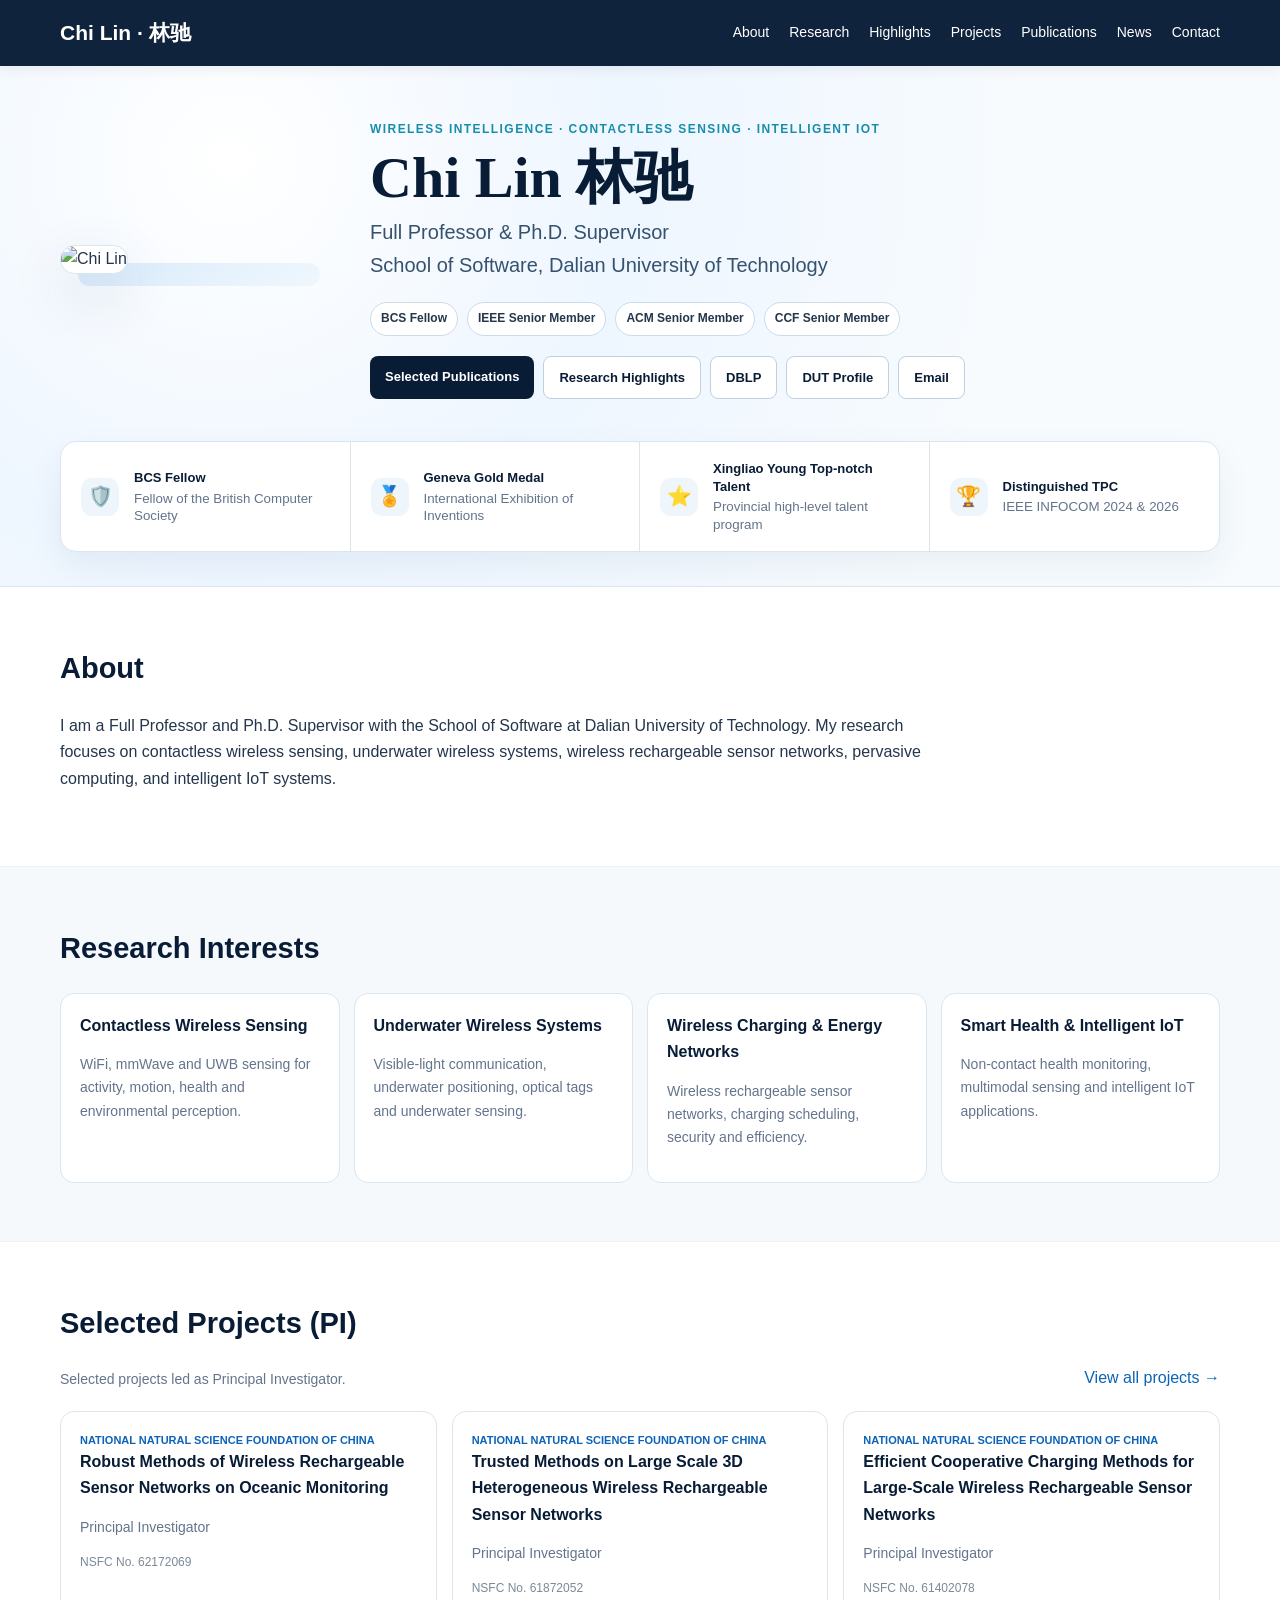
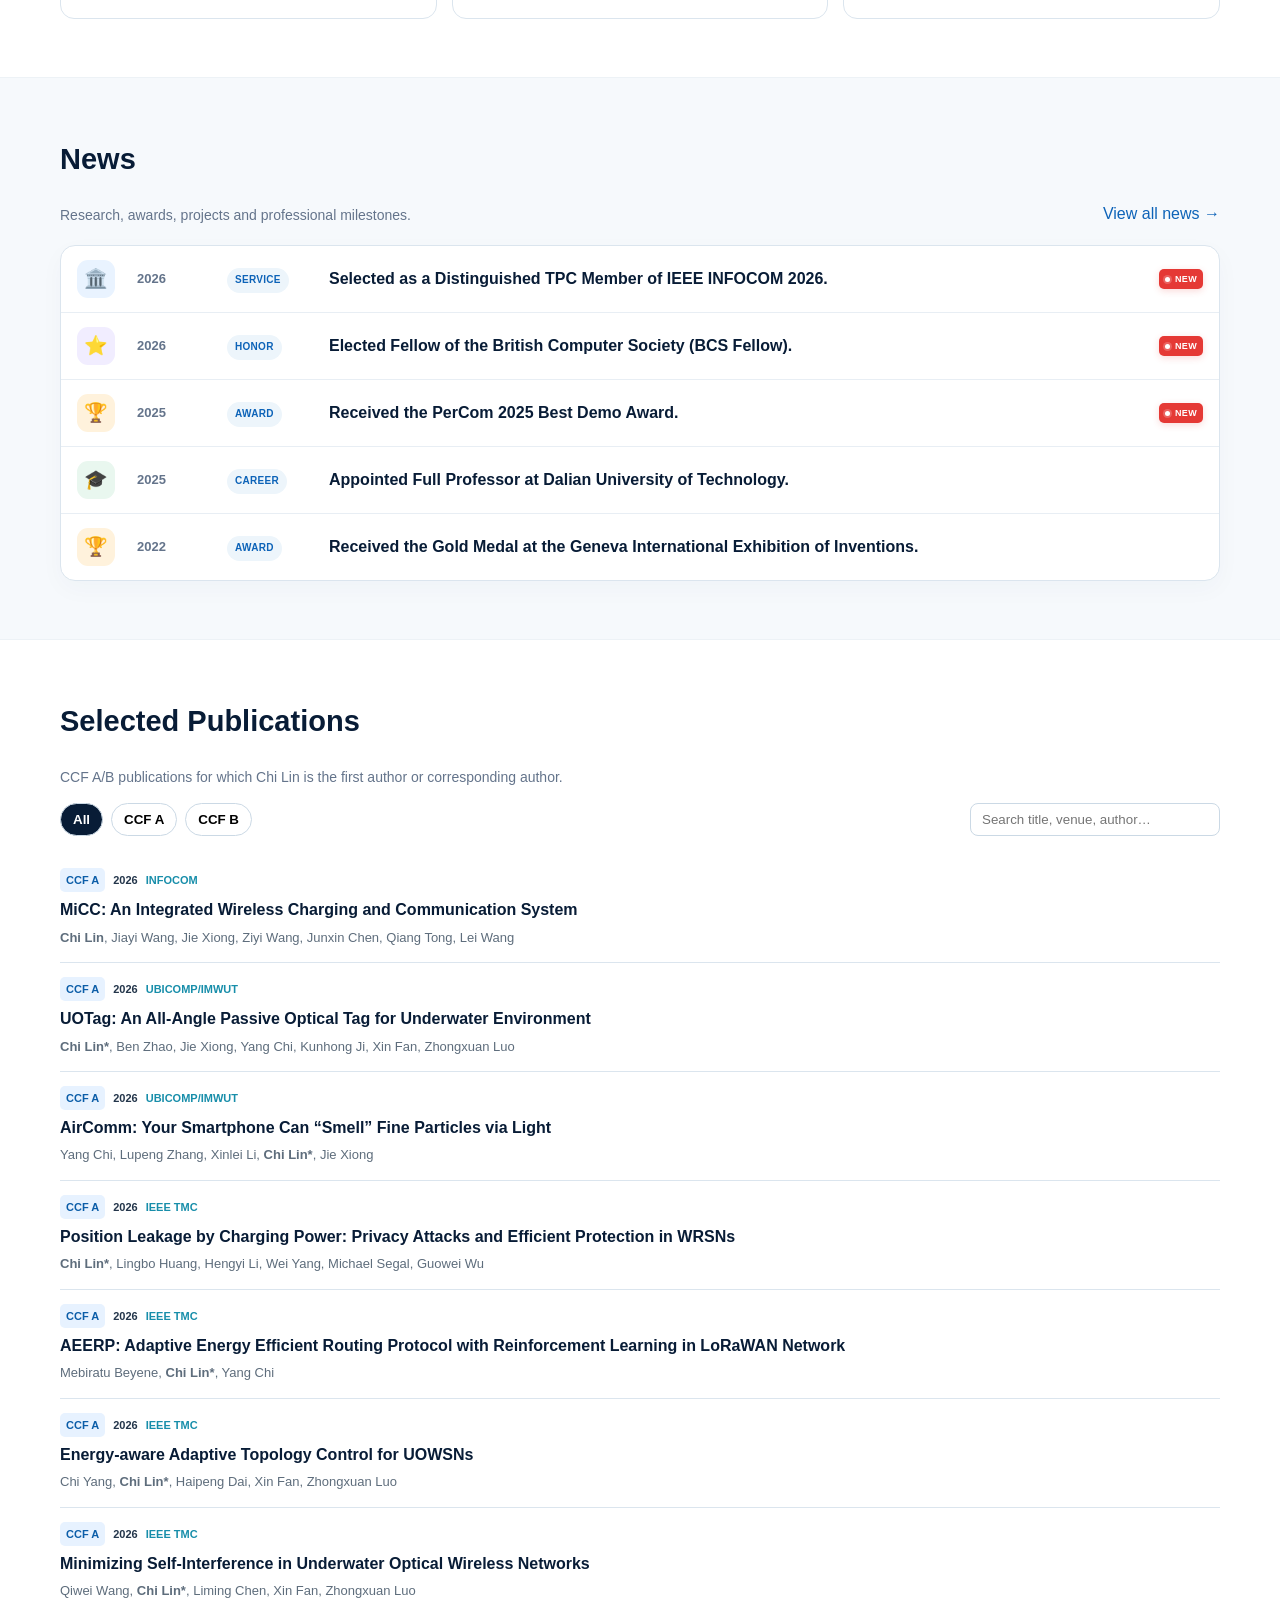
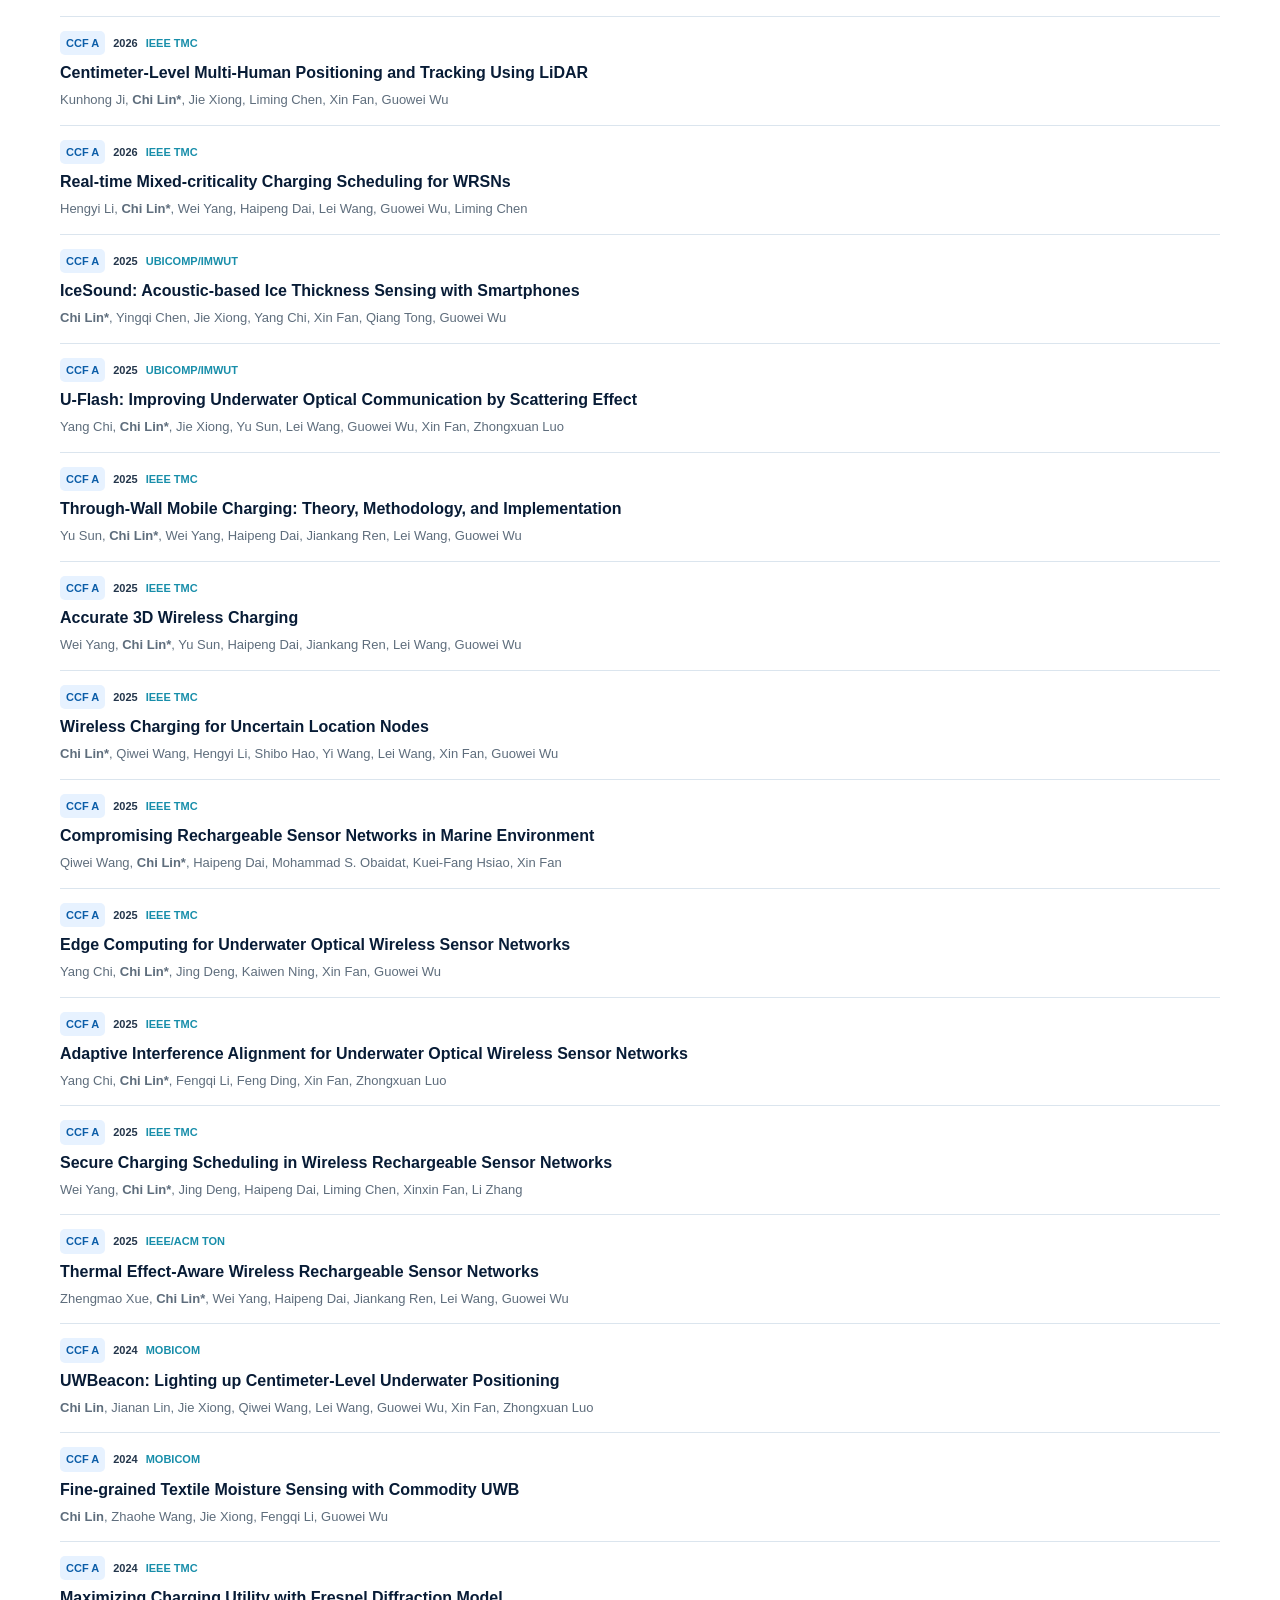
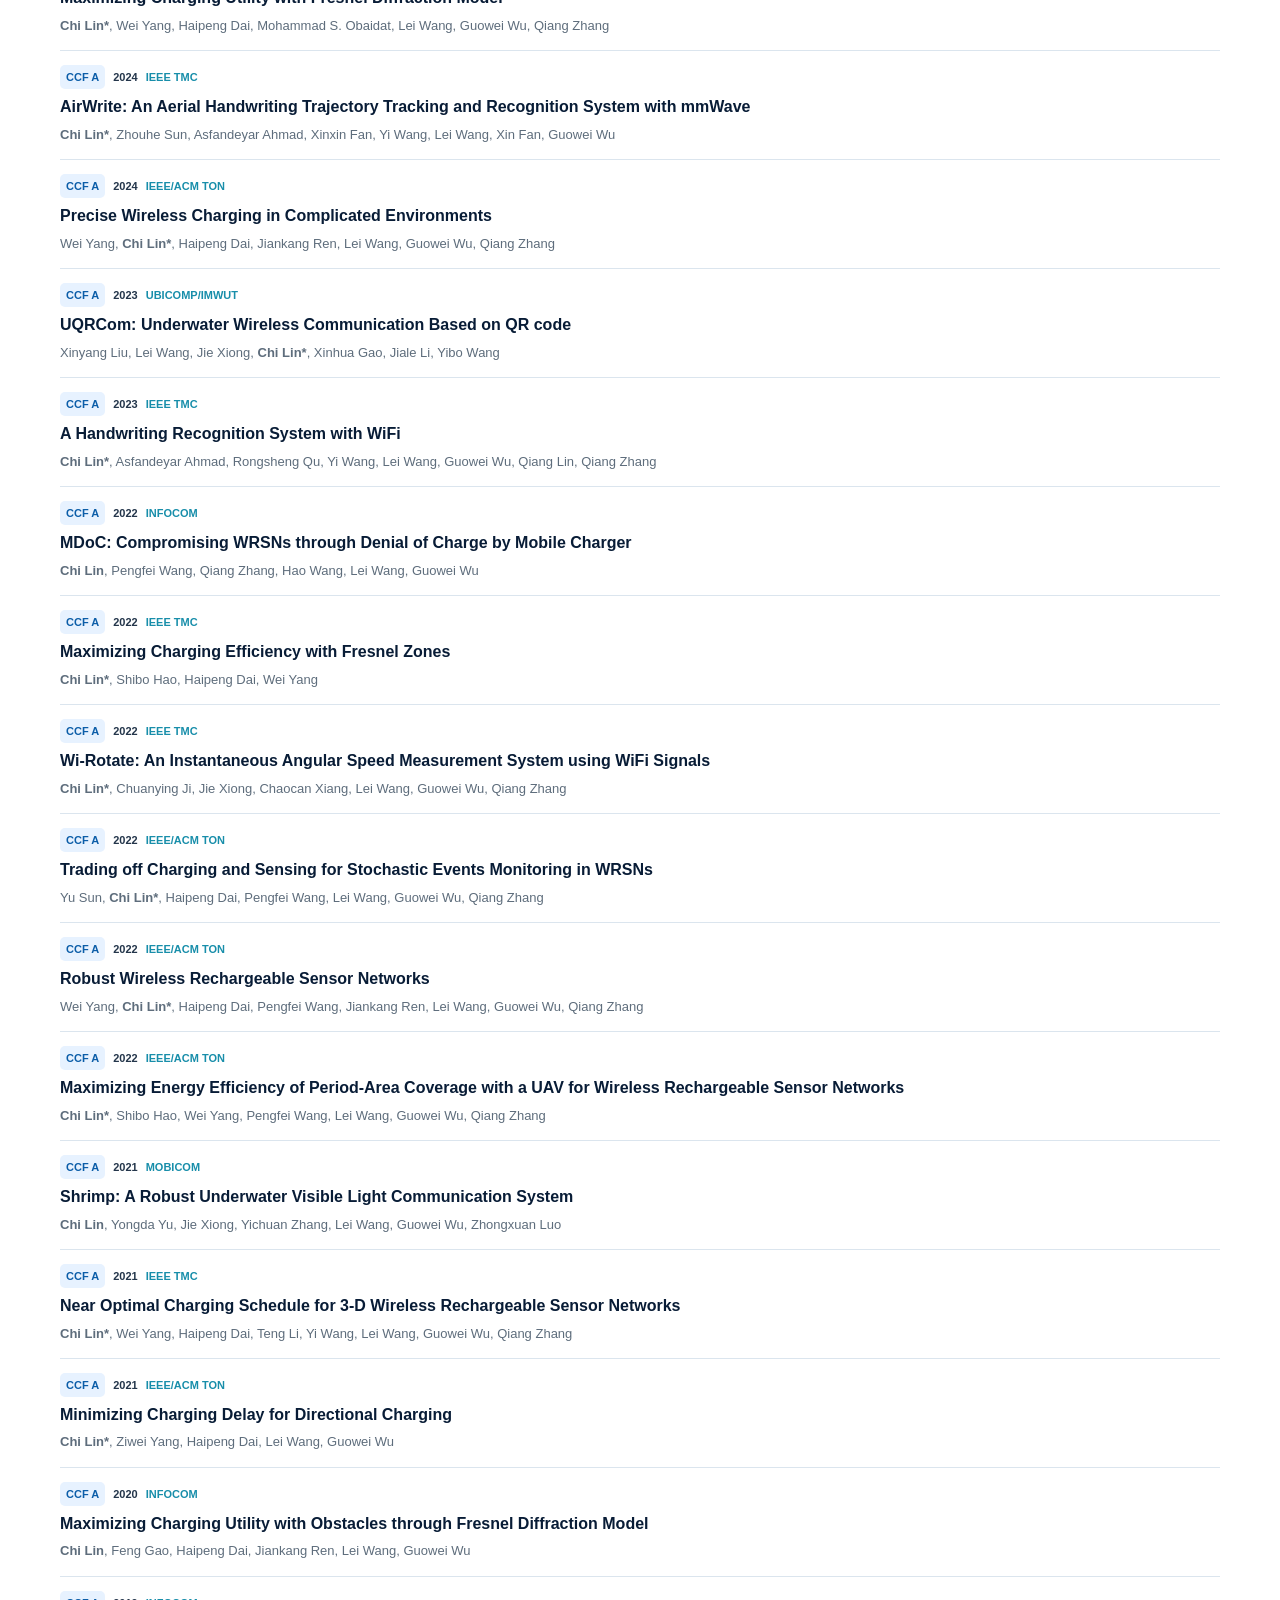
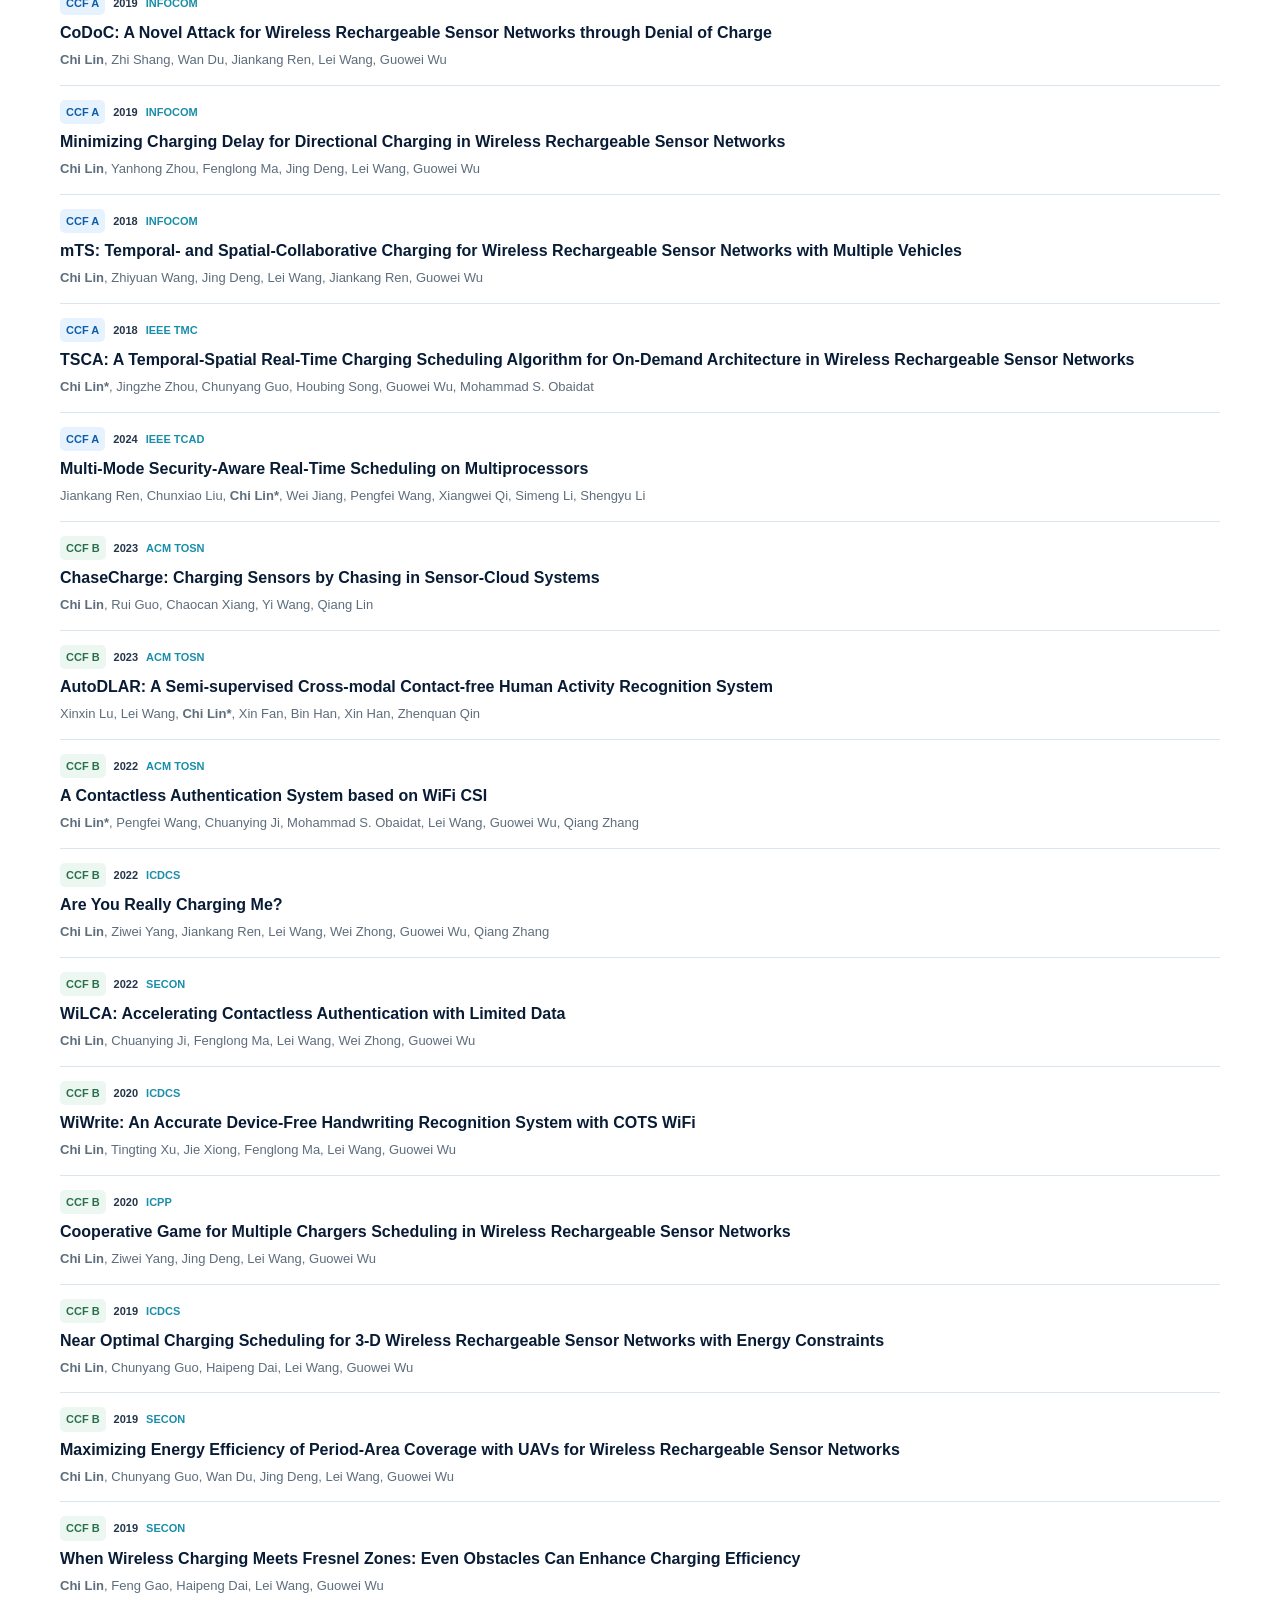
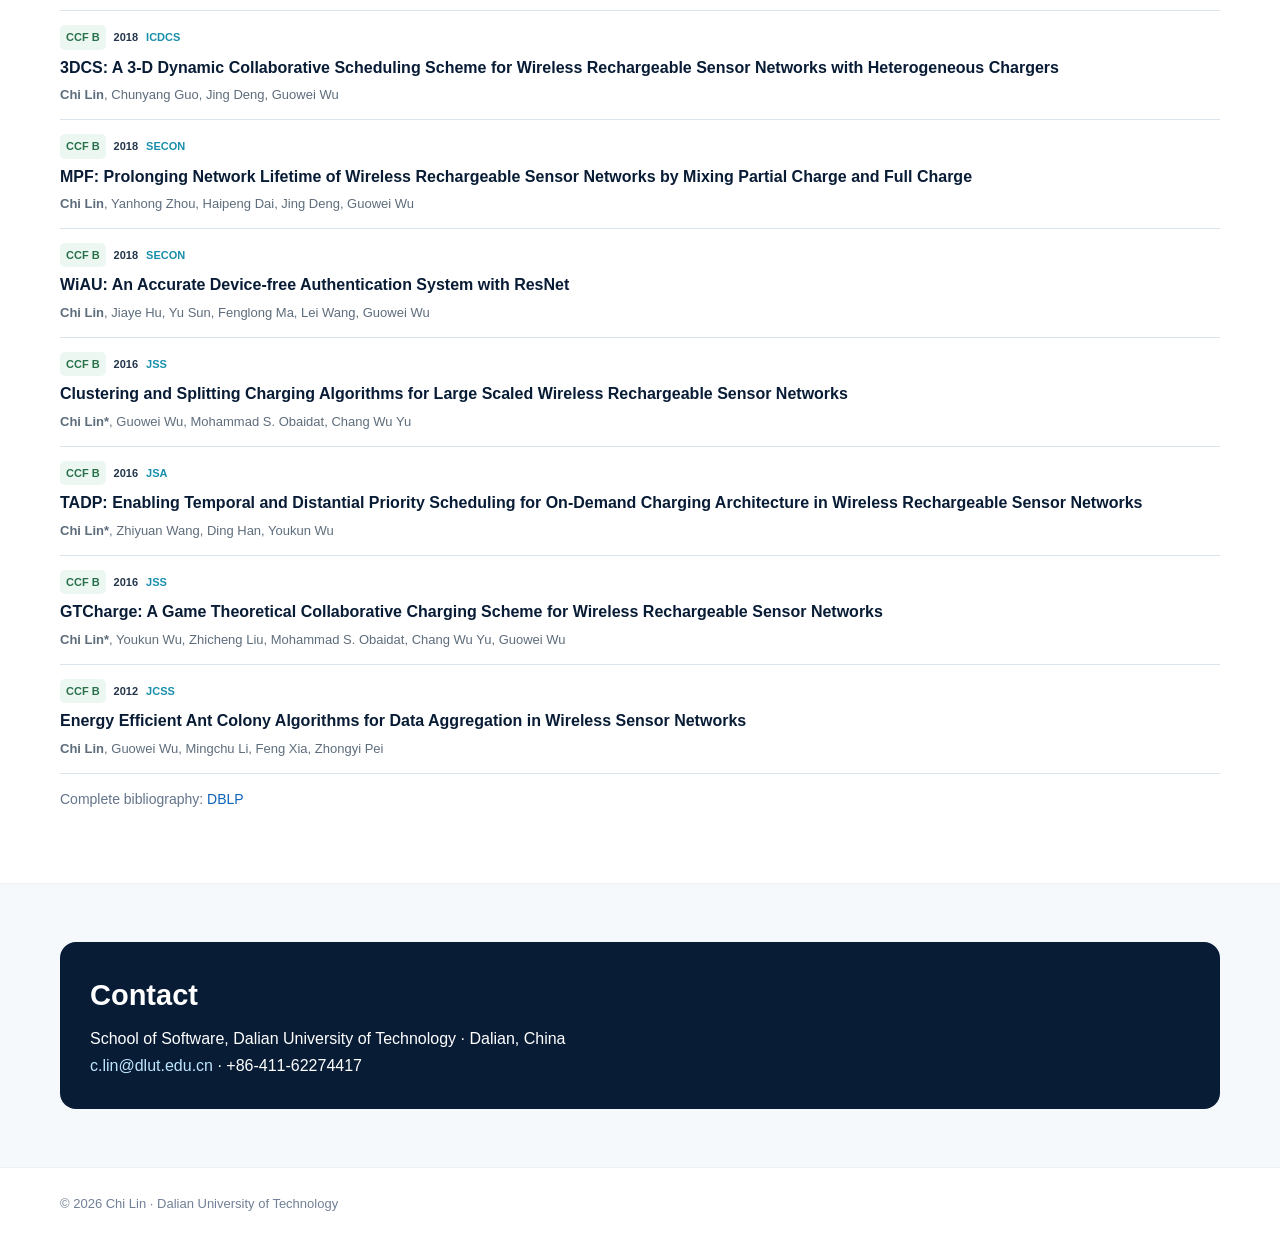
==== commit e201789f: "Refine homepage portrait, highlights, and news styling" ====
--- a/index.html
+++ b/index.html
@@ -1 +1 @@
-<!doctype html><html lang="en"><head><meta charset="utf-8"><meta name="viewport" content="width=device-width,initial-scale=1"><meta name="description" content="Chi Lin — Full Professor and Ph.D. Supervisor at Dalian University of Technology."><title>Chi Lin | Dalian University of Technology</title><style>*{box-sizing:border-box}html{scroll-behavior:smooth}:root{--n:#081c36;--b:#0d63b8;--c:#188eaa;--t:#24364b;--m:#64748b;--l:#dbe5ee;--g:#f6f9fc}body{margin:0;font-family:Inter,-apple-system,BlinkMacSystemFont,"Segoe UI",Arial,sans-serif;color:var(--t);line-height:1.65}a{color:var(--b);text-decoration:none}a:hover{text-decoration:underline}.w{width:min(1160px,calc(100% - 40px));margin:auto}nav{position:sticky;top:0;z-index:50;background:rgba(8,28,54,.97);color:#fff}.nav{height:66px;display:flex;align-items:center;justify-content:space-between}.brand{font-weight:800;font-size:21px}.navlinks{display:flex;gap:20px;font-size:14px}.nav a{color:#fff}.hero{background:linear-gradient(135deg,#edf6ff,#f8fbfe);border-bottom:1px solid var(--l)}.heroin{display:grid;grid-template-columns:250px 1fr;gap:48px;align-items:center;padding:54px 0}.portrait{width:230px;height:290px;object-fit:cover;object-position:center top;border-radius:20px;box-shadow:0 18px 50px #163b5d2e;border:6px solid #fff}.ey{color:var(--c);font-weight:800;letter-spacing:.12em;font-size:12px;text-transform:uppercase}h1{font:700 58px/1.04 Georgia,serif;color:var(--n);margin:8px 0}.title{font-size:20px;color:#36526d}.actions,.chips{display:flex;gap:9px;flex-wrap:wrap;margin-top:20px}.btn{padding:10px 15px;border-radius:8px;background:var(--n);color:#fff;font-weight:700;font-size:13px}.btn.alt{background:#fff;color:var(--n);border:1px solid #bfd1e0}.chips span{background:#fff;border:1px solid #cbdce9;border-radius:999px;padding:6px 10px;font-size:12px;font-weight:700}.highlights{display:grid;grid-template-columns:repeat(5,1fr);gap:12px;padding:18px 0 34px}.hi{background:#fff;border:1px solid var(--l);border-radius:13px;padding:15px;box-shadow:0 7px 25px #183f5f0c}.hi b{display:block;color:var(--n);font-size:13px;line-height:1.35}.hi small{display:block;color:var(--m);margin-top:5px}.icon{font-size:23px;margin-bottom:5px}section{padding:58px 0;border-bottom:1px solid #edf2f6}section.alt{background:var(--g)}h2{font-size:29px;color:var(--n);margin:0 0 20px}.lead{font-size:16px;max-width:900px}.grid4{display:grid;grid-template-columns:repeat(4,1fr);gap:14px}.card,.project{background:#fff;border:1px solid var(--l);border-radius:14px;padding:19px}.card h3,.project h3{margin:0 0 6px;color:var(--n);font-size:16px}.card p,.project p,.muted{color:var(--m);font-size:14px}.project-grid{display:grid;grid-template-columns:repeat(3,1fr);gap:15px}.ptype{font-size:11px;color:var(--b);font-weight:800;text-transform:uppercase}.pno{font-size:12px;color:#7a8998}.headrow{display:flex;justify-content:space-between;align-items:end;gap:16px}.news{border-top:1px solid var(--l)}.ni{display:grid;grid-template-columns:90px 110px 1fr;gap:12px;padding:14px 0;border-bottom:1px solid var(--l)}.date{color:var(--m);font-size:13px;font-weight:700}.tag{display:inline-block;background:#e8f3fb;color:var(--b);font-size:11px;font-weight:800;border-radius:999px;padding:3px 8px}.nt{color:var(--n);font-weight:650}.tools{display:flex;gap:8px;flex-wrap:wrap;margin-bottom:18px}.filter{border:1px solid #cbd9e5;background:#fff;border-radius:999px;padding:8px 12px;font-weight:700;cursor:pointer}.filter.active{background:var(--n);color:#fff}#search{margin-left:auto;border:1px solid #cbd9e5;border-radius:8px;padding:8px 11px;min-width:250px}.pub{padding:14px 0;border-bottom:1px solid var(--l)}.pubmeta{display:flex;gap:8px;align-items:center;font-size:11px;font-weight:800;text-transform:uppercase}.ra{background:#e7f2ff;color:#0b5da8}.rb{background:#edf7f1;color:#27704a}.rank{border-radius:5px;padding:3px 6px}.venue{color:var(--c)}.pub h3{margin:5px 0 3px;color:var(--n);font-size:16px}.authors{margin:0;color:#5e6d7c;font-size:13px}.contact{background:var(--n);color:#fff;border-radius:16px;padding:30px}.contact h2{color:#fff;margin-bottom:6px}.contact a{color:#bfe5ff}footer{padding:25px 0;color:#718096;font-size:13px}@media(max-width:950px){.highlights{grid-template-columns:repeat(2,1fr)}.grid4{grid-template-columns:repeat(2,1fr)}.project-grid{grid-template-columns:1fr 1fr}}@media(max-width:650px){.navlinks{display:none}.heroin{grid-template-columns:1fr}.portrait{width:155px;height:195px}.highlights,.grid4,.project-grid{grid-template-columns:1fr}.ni{grid-template-columns:1fr;gap:4px}h1{font-size:43px}#search{margin-left:0;width:100%}}</style></head><body><nav><div class="w nav"><div class="brand">Chi Lin · 林驰</div><div class="navlinks"><a href="#about">About</a><a href="#research">Research</a><a href="projects.html">Projects</a><a href="#publications">Publications</a><a href="news.html">News</a><a href="#contact">Contact</a></div></div></nav><header class="hero"><div class="w"><div class="heroin"><img class="portrait" src="profile.jpg" alt="Chi Lin"><div><div class="ey">Wireless Intelligence · Contactless Sensing · Intelligent IoT</div><h1>Chi Lin 林驰</h1><div class="title">Full Professor & Ph.D. Supervisor<br>School of Software, Dalian University of Technology</div><div class="chips"><span>BCS Fellow</span><span>IEEE Senior Member</span><span>ACM Senior Member</span><span>CCF Senior Member</span></div><div class="actions"><a class="btn" href="#publications">Selected Publications</a><a class="btn alt" href="https://dblp.org/pid/24/8037-1.html">DBLP</a><a class="btn alt" href="https://faculty.dlut.edu.cn/chilin">DUT Profile</a><a class="btn alt" href="mailto:c.lin@dlut.edu.cn">Email</a></div></div></div><div class="highlights"><div class="hi"><div class="icon">🏅</div><b>Geneva International Exhibition of Inventions — Gold Medal</b><small>日内瓦国际发明展全球金奖</small></div><div class="hi"><div class="icon">🛡️</div><b>BCS Fellow</b><small>英国计算机学会会士</small></div><div class="hi"><div class="icon">⭐</div><b>Xingliao Young Top-notch Talent</b><small>兴辽英才青年拔尖人才</small></div><div class="hi"><div class="icon">🏛️</div><b>Deputy Director, Yinggeshi Science City Tech Innovation Base</b><small>英歌石科学城科技创新基地管委会副主任</small></div><div class="hi"><div class="icon">🎓</div><b>Full Professor & Ph.D. Supervisor</b><small>大连理工大学教授、博士生导师</small></div></div></div></header><section id="about"><div class="w"><h2>About</h2><p class="lead">I am a Full Professor and Ph.D. Supervisor with the School of Software at Dalian University of Technology. My research focuses on contactless wireless sensing, underwater wireless systems, wireless rechargeable sensor networks, pervasive computing, and intelligent IoT systems.</p></div></section><section id="research" class="alt"><div class="w"><h2>Research Interests</h2><div class="grid4"><div class="card"><h3>Contactless Wireless Sensing</h3><p>WiFi, mmWave and UWB sensing for activity, motion, health and environmental perception.</p></div><div class="card"><h3>Underwater Wireless Systems</h3><p>Visible-light communication, underwater positioning, optical tags and underwater sensing.</p></div><div class="card"><h3>Wireless Charging & Energy Networks</h3><p>Wireless rechargeable sensor networks, charging scheduling, security and efficiency.</p></div><div class="card"><h3>Smart Health & Intelligent IoT</h3><p>Non-contact health monitoring, multimodal sensing and intelligent IoT applications.</p></div></div></div></section><section id="projects"><div class="w"><div class="headrow"><div><h2>Selected Projects (PI)</h2><div class="muted">Selected projects led as Principal Investigator.</div></div><a href="projects.html">View all projects →</a></div><div class="project-grid" style="margin-top:20px"><div class="project"><div class="ptype">National Natural Science Foundation of China</div><h3>Robust Methods of Wireless Rechargeable Sensor Networks on Oceanic Monitoring</h3><p>Principal Investigator</p><div class="pno">NSFC No. 62172069</div></div><div class="project"><div class="ptype">National Natural Science Foundation of China</div><h3>Trusted Methods on Large Scale 3D Heterogeneous Wireless Rechargeable Sensor Networks</h3><p>Principal Investigator</p><div class="pno">NSFC No. 61872052</div></div><div class="project"><div class="ptype">National Natural Science Foundation of China</div><h3>Efficient Cooperative Charging Methods for Large-Scale Wireless Rechargeable Sensor Networks</h3><p>Principal Investigator</p><div class="pno">NSFC No. 61402078</div></div></div></div></section><section id="news" class="alt"><div class="w"><div class="headrow"><div><h2>News</h2><div class="muted">Research, awards, projects and professional milestones.</div></div><a href="news.html">View all news →</a></div><div id="home-news" class="news" style="margin-top:18px"></div></div></section><section id="publications"><div class="w"><h2>Selected Publications</h2><p class="muted">CCF A/B publications for which Chi Lin is the first author or corresponding author.</p><div class="tools"><button class="filter active" data-f="all">All</button><button class="filter" data-f="A">CCF A</button><button class="filter" data-f="B">CCF B</button><input id="search" placeholder="Search title, venue, author…"></div><div id="pubs"></div><p class="muted">Complete bibliography: <a href="https://dblp.org/pid/24/8037-1.html">DBLP</a></p></div></section><section id="contact" class="alt"><div class="w"><div class="contact"><h2>Contact</h2><div>School of Software, Dalian University of Technology · Dalian, China<br><a href="mailto:c.lin@dlut.edu.cn">c.lin@dlut.edu.cn</a> · +86-411-62274417</div></div></div></section><footer><div class="w">© 2026 Chi Lin · Dalian University of Technology</div></footer><script src="news-data.js"></script><script src="publications-data.js"></script><script>const hn=document.getElementById('home-news');hn.innerHTML=NEWS.slice(0,5).map(n=>`<div class="ni"><div class="date">${n.date}</div><div><span class="tag">${n.category}</span></div><div class="nt">${n.title}</div></div>`).join('');let f='all',q='';const box=document.getElementById('pubs');function rp(){box.innerHTML=PUBLICATIONS.filter(x=>(f==='all'||x[0]===f)&&(!q||(x[2]+' '+x[3]+' '+x[4]).toLowerCase().includes(q))).map(x=>`<article class="pub"><div class="pubmeta"><span class="rank r${x[0].toLowerCase()}">CCF ${x[0]}</span><span>${x[1]}</span><span class="venue">${x[2]}</span></div><h3>${x[3]}</h3><p class="authors">${x[4].replaceAll('Chi Lin*','<strong>Chi Lin*</strong>').replaceAll('Chi Lin,','<strong>Chi Lin</strong>,')}</p></article>`).join('')}rp();document.querySelectorAll('.filter').forEach(b=>b.onclick=()=>{document.querySelectorAll('.filter').forEach(x=>x.classList.remove('active'));b.classList.add('active');f=b.dataset.f;rp()});document.getElementById('search').oninput=e=>{q=e.target.value.toLowerCase();rp()};</script></body></html>+<!doctype html><html lang="en"><head><meta charset="utf-8"><meta name="viewport" content="width=device-width,initial-scale=1"><meta name="description" content="Chi Lin — Full Professor and Ph.D. Supervisor at Dalian University of Technology."><title>Chi Lin | Dalian University of Technology</title><style>*{box-sizing:border-box}html{scroll-behavior:smooth}:root{--n:#081c36;--b:#0d63b8;--c:#188eaa;--t:#24364b;--m:#64748b;--l:#dbe5ee;--g:#f6f9fc;--red:#e53935;--gold:#f4a51c;--violet:#7656d8;--green:#2d9d64}body{margin:0;font-family:Inter,-apple-system,BlinkMacSystemFont,"Segoe UI",Arial,sans-serif;color:var(--t);line-height:1.65}a{color:var(--b);text-decoration:none}a:hover{text-decoration:underline}.w{width:min(1160px,calc(100% - 40px));margin:auto}nav{position:sticky;top:0;z-index:50;background:rgba(8,28,54,.97);color:#fff;box-shadow:0 2px 14px #081c3614}.nav{height:66px;display:flex;align-items:center;justify-content:space-between}.brand{font-weight:800;font-size:21px}.navlinks{display:flex;gap:20px;font-size:14px}.nav a{color:#fff}.hero{background:radial-gradient(circle at 18% 18%,#ffffff 0,#eef6ff 35%,#f7fbfe 70%);border-bottom:1px solid var(--l)}.heroin{display:grid;grid-template-columns:260px 1fr;gap:50px;align-items:center;padding:54px 0 42px}.portrait-wrap{position:relative;width:248px}.portrait-wrap:after{content:"";position:absolute;inset:18px -12px -12px 18px;border-radius:24px;background:linear-gradient(145deg,#d9ebfb,#eff7fd);z-index:0}.portrait{position:relative;z-index:1;width:248px;height:292px;object-fit:cover;object-position:center 18%;border-radius:22px;box-shadow:0 22px 58px #163b5d24;border:1px solid #d8e6f1;background:#fff;image-rendering:auto}.ey{color:var(--c);font-weight:800;letter-spacing:.12em;font-size:12px;text-transform:uppercase}h1{font:700 58px/1.04 Georgia,serif;color:var(--n);margin:8px 0}.title{font-size:20px;color:#36526d}.actions,.chips{display:flex;gap:9px;flex-wrap:wrap;margin-top:20px}.btn{padding:10px 15px;border-radius:8px;background:var(--n);color:#fff;font-weight:700;font-size:13px}.btn.alt{background:#fff;color:var(--n);border:1px solid #bfd1e0}.chips span{background:#fff;border:1px solid #cbdce9;border-radius:999px;padding:6px 10px;font-size:12px;font-weight:700}.cred-strip{display:grid;grid-template-columns:repeat(4,1fr);gap:0;background:#fff;border:1px solid var(--l);border-radius:16px;box-shadow:0 14px 34px #173d5f10;overflow:hidden;margin:0 0 34px}.cred{display:grid;grid-template-columns:42px 1fr;gap:11px;align-items:center;padding:18px 20px;border-right:1px solid var(--l)}.cred:last-child{border-right:0}.cred-icon{width:38px;height:38px;border-radius:11px;display:grid;place-items:center;background:#eef5fb;font-size:20px}.cred b{display:block;color:var(--n);font-size:13px;line-height:1.35}.cred small{display:block;color:var(--m);margin-top:3px;line-height:1.3}section{padding:58px 0;border-bottom:1px solid #edf2f6}section.alt{background:var(--g)}h2{font-size:29px;color:var(--n);margin:0 0 20px}.lead{font-size:16px;max-width:900px}.grid4{display:grid;grid-template-columns:repeat(4,1fr);gap:14px}.card,.project{background:#fff;border:1px solid var(--l);border-radius:14px;padding:19px}.card h3,.project h3{margin:0 0 6px;color:var(--n);font-size:16px}.card p,.project p,.muted{color:var(--m);font-size:14px}.project-grid{display:grid;grid-template-columns:repeat(3,1fr);gap:15px}.ptype{font-size:11px;color:var(--b);font-weight:800;text-transform:uppercase}.pno{font-size:12px;color:#7a8998}.headrow{display:flex;justify-content:space-between;align-items:end;gap:16px}.news{margin-top:18px;background:#fff;border:1px solid var(--l);border-radius:15px;overflow:hidden;box-shadow:0 8px 24px #153b5d08}.ni{display:grid;grid-template-columns:48px 78px 90px 1fr auto;gap:12px;align-items:center;padding:14px 16px;border-bottom:1px solid #e8eef4;transition:.18s ease}.ni:last-child{border-bottom:0}.ni:hover{background:#f8fbfe;transform:translateX(2px)}.news-icon{width:38px;height:38px;border-radius:11px;display:grid;place-items:center;font-size:19px;font-weight:800}.i-Service{background:#e9f3ff;color:#0d63b8}.i-Honor{background:#f1edff;color:#7656d8}.i-Award{background:#fff2dc;color:#e89b12}.i-Career{background:#e9f7ef;color:#2d9d64}.date{color:var(--m);font-size:13px;font-weight:700}.tag{display:inline-block;background:#edf5fb;color:var(--b);font-size:10px;font-weight:800;border-radius:999px;padding:4px 8px;text-transform:uppercase;letter-spacing:.03em}.fresh{display:inline-flex;align-items:center;gap:5px;color:#fff;background:var(--red);font-size:9px;font-weight:900;border-radius:5px;padding:3px 6px;letter-spacing:.04em;box-shadow:0 2px 7px #e5393530}.fresh:before{content:"";width:5px;height:5px;border-radius:50%;background:#fff;box-shadow:0 0 0 2px #ffffff35}.nt{color:var(--n);font-weight:700;line-height:1.45}.tools{display:flex;gap:8px;flex-wrap:wrap;margin-bottom:18px}.filter{border:1px solid #cbd9e5;background:#fff;border-radius:999px;padding:8px 12px;font-weight:700;cursor:pointer}.filter.active{background:var(--n);color:#fff}#search{margin-left:auto;border:1px solid #cbd9e5;border-radius:8px;padding:8px 11px;min-width:250px}.pub{padding:14px 0;border-bottom:1px solid var(--l)}.pubmeta{display:flex;gap:8px;align-items:center;font-size:11px;font-weight:800;text-transform:uppercase}.ra{background:#e7f2ff;color:#0b5da8}.rb{background:#edf7f1;color:#27704a}.rank{border-radius:5px;padding:3px 6px}.venue{color:var(--c)}.pub h3{margin:5px 0 3px;color:var(--n);font-size:16px}.authors{margin:0;color:#5e6d7c;font-size:13px}.contact{background:var(--n);color:#fff;border-radius:16px;padding:30px}.contact h2{color:#fff;margin-bottom:6px}.contact a{color:#bfe5ff}footer{padding:25px 0;color:#718096;font-size:13px}@media(max-width:950px){.cred-strip{grid-template-columns:repeat(2,1fr)}.cred:nth-child(2){border-right:0}.cred:nth-child(-n+2){border-bottom:1px solid var(--l)}.grid4{grid-template-columns:repeat(2,1fr)}.project-grid{grid-template-columns:1fr 1fr}.ni{grid-template-columns:44px 72px 85px 1fr}}@media(max-width:650px){.navlinks{display:none}.heroin{grid-template-columns:1fr}.portrait-wrap{width:165px}.portrait{width:165px;height:200px}.portrait-wrap:after{inset:10px -8px -8px 10px}.cred-strip,.grid4,.project-grid{grid-template-columns:1fr}.cred{border-right:0;border-bottom:1px solid var(--l)}.cred:last-child{border-bottom:0}.ni{grid-template-columns:44px 1fr auto;gap:8px}.ni .date{grid-column:2}.ni .tag{grid-column:3;grid-row:1}.nt{grid-column:2/4}.fresh{display:none}h1{font-size:43px}#search{margin-left:0;width:100%}}</style></head><body><nav><div class="w nav"><div class="brand">Chi Lin · 林驰</div><div class="navlinks"><a href="#about">About</a><a href="#research">Research</a><a href="research-highlights.html">Highlights</a><a href="projects.html">Projects</a><a href="#publications">Publications</a><a href="news.html">News</a><a href="#contact">Contact</a></div></div></nav><header class="hero"><div class="w"><div class="heroin"><div class="portrait-wrap"><img class="portrait" src="https://avatars.githubusercontent.com/u/26213530?v=4&size=800" alt="Chi Lin"></div><div><div class="ey">Wireless Intelligence · Contactless Sensing · Intelligent IoT</div><h1>Chi Lin 林驰</h1><div class="title">Full Professor & Ph.D. Supervisor<br>School of Software, Dalian University of Technology</div><div class="chips"><span>BCS Fellow</span><span>IEEE Senior Member</span><span>ACM Senior Member</span><span>CCF Senior Member</span></div><div class="actions"><a class="btn" href="#publications">Selected Publications</a><a class="btn alt" href="research-highlights.html">Research Highlights</a><a class="btn alt" href="https://dblp.org/pid/24/8037-1.html">DBLP</a><a class="btn alt" href="https://faculty.dlut.edu.cn/chilin">DUT Profile</a><a class="btn alt" href="mailto:c.lin@dlut.edu.cn">Email</a></div></div></div><div class="cred-strip"><div class="cred"><div class="cred-icon">🛡️</div><div><b>BCS Fellow</b><small>Fellow of the British Computer Society</small></div></div><div class="cred"><div class="cred-icon">🏅</div><div><b>Geneva Gold Medal</b><small>International Exhibition of Inventions</small></div></div><div class="cred"><div class="cred-icon">⭐</div><div><b>Xingliao Young Top-notch Talent</b><small>Provincial high-level talent program</small></div></div><div class="cred"><div class="cred-icon">🏆</div><div><b>Distinguished TPC</b><small>IEEE INFOCOM 2024 & 2026</small></div></div></div></div></header><section id="about"><div class="w"><h2>About</h2><p class="lead">I am a Full Professor and Ph.D. Supervisor with the School of Software at Dalian University of Technology. My research focuses on contactless wireless sensing, underwater wireless systems, wireless rechargeable sensor networks, pervasive computing, and intelligent IoT systems.</p></div></section><section id="research" class="alt"><div class="w"><h2>Research Interests</h2><div class="grid4"><div class="card"><h3>Contactless Wireless Sensing</h3><p>WiFi, mmWave and UWB sensing for activity, motion, health and environmental perception.</p></div><div class="card"><h3>Underwater Wireless Systems</h3><p>Visible-light communication, underwater positioning, optical tags and underwater sensing.</p></div><div class="card"><h3>Wireless Charging & Energy Networks</h3><p>Wireless rechargeable sensor networks, charging scheduling, security and efficiency.</p></div><div class="card"><h3>Smart Health & Intelligent IoT</h3><p>Non-contact health monitoring, multimodal sensing and intelligent IoT applications.</p></div></div></div></section><section id="projects"><div class="w"><div class="headrow"><div><h2>Selected Projects (PI)</h2><div class="muted">Selected projects led as Principal Investigator.</div></div><a href="projects.html">View all projects →</a></div><div class="project-grid" style="margin-top:20px"><div class="project"><div class="ptype">National Natural Science Foundation of China</div><h3>Robust Methods of Wireless Rechargeable Sensor Networks on Oceanic Monitoring</h3><p>Principal Investigator</p><div class="pno">NSFC No. 62172069</div></div><div class="project"><div class="ptype">National Natural Science Foundation of China</div><h3>Trusted Methods on Large Scale 3D Heterogeneous Wireless Rechargeable Sensor Networks</h3><p>Principal Investigator</p><div class="pno">NSFC No. 61872052</div></div><div class="project"><div class="ptype">National Natural Science Foundation of China</div><h3>Efficient Cooperative Charging Methods for Large-Scale Wireless Rechargeable Sensor Networks</h3><p>Principal Investigator</p><div class="pno">NSFC No. 61402078</div></div></div></div></section><section id="news" class="alt"><div class="w"><div class="headrow"><div><h2>News</h2><div class="muted">Research, awards, projects and professional milestones.</div></div><a href="news.html">View all news →</a></div><div id="home-news" class="news"></div></div></section><section id="publications"><div class="w"><h2>Selected Publications</h2><p class="muted">CCF A/B publications for which Chi Lin is the first author or corresponding author.</p><div class="tools"><button class="filter active" data-f="all">All</button><button class="filter" data-f="A">CCF A</button><button class="filter" data-f="B">CCF B</button><input id="search" placeholder="Search title, venue, author…"></div><div id="pubs"></div><p class="muted">Complete bibliography: <a href="https://dblp.org/pid/24/8037-1.html">DBLP</a></p></div></section><section id="contact" class="alt"><div class="w"><div class="contact"><h2>Contact</h2><div>School of Software, Dalian University of Technology · Dalian, China<br><a href="mailto:c.lin@dlut.edu.cn">c.lin@dlut.edu.cn</a> · +86-411-62274417</div></div></div></section><footer><div class="w">© 2026 Chi Lin · Dalian University of Technology</div></footer><script src="news-data.js"></script><script src="publications-data.js"></script><script>const iconMap={Service:'🏛️',Honor:'⭐',Award:'🏆',Career:'🎓'};const hn=document.getElementById('home-news');hn.innerHTML=NEWS.slice(0,5).map((n,i)=>`<div class="ni"><div class="news-icon i-${n.category}">${iconMap[n.category]||'●'}</div><div class="date">${n.date}</div><div><span class="tag">${n.category}</span></div><div class="nt">${n.title}</div>${i<3?'<span class="fresh">NEW</span>':''}</div>`).join('');let f='all',q='';const box=document.getElementById('pubs');function rp(){box.innerHTML=PUBLICATIONS.filter(x=>(f==='all'||x[0]===f)&&(!q||(x[2]+' '+x[3]+' '+x[4]).toLowerCase().includes(q))).map(x=>`<article class="pub"><div class="pubmeta"><span class="rank r${x[0].toLowerCase()}">CCF ${x[0]}</span><span>${x[1]}</span><span class="venue">${x[2]}</span></div><h3>${x[3]}</h3><p class="authors">${x[4].replaceAll('Chi Lin*','<strong>Chi Lin*</strong>').replaceAll('Chi Lin,','<strong>Chi Lin</strong>,')}</p></article>`).join('')}rp();document.querySelectorAll('.filter').forEach(b=>b.onclick=()=>{document.querySelectorAll('.filter').forEach(x=>x.classList.remove('active'));b.classList.add('active');f=b.dataset.f;rp()});document.getElementById('search').oninput=e=>{q=e.target.value.toLowerCase();rp()};</script></body></html>
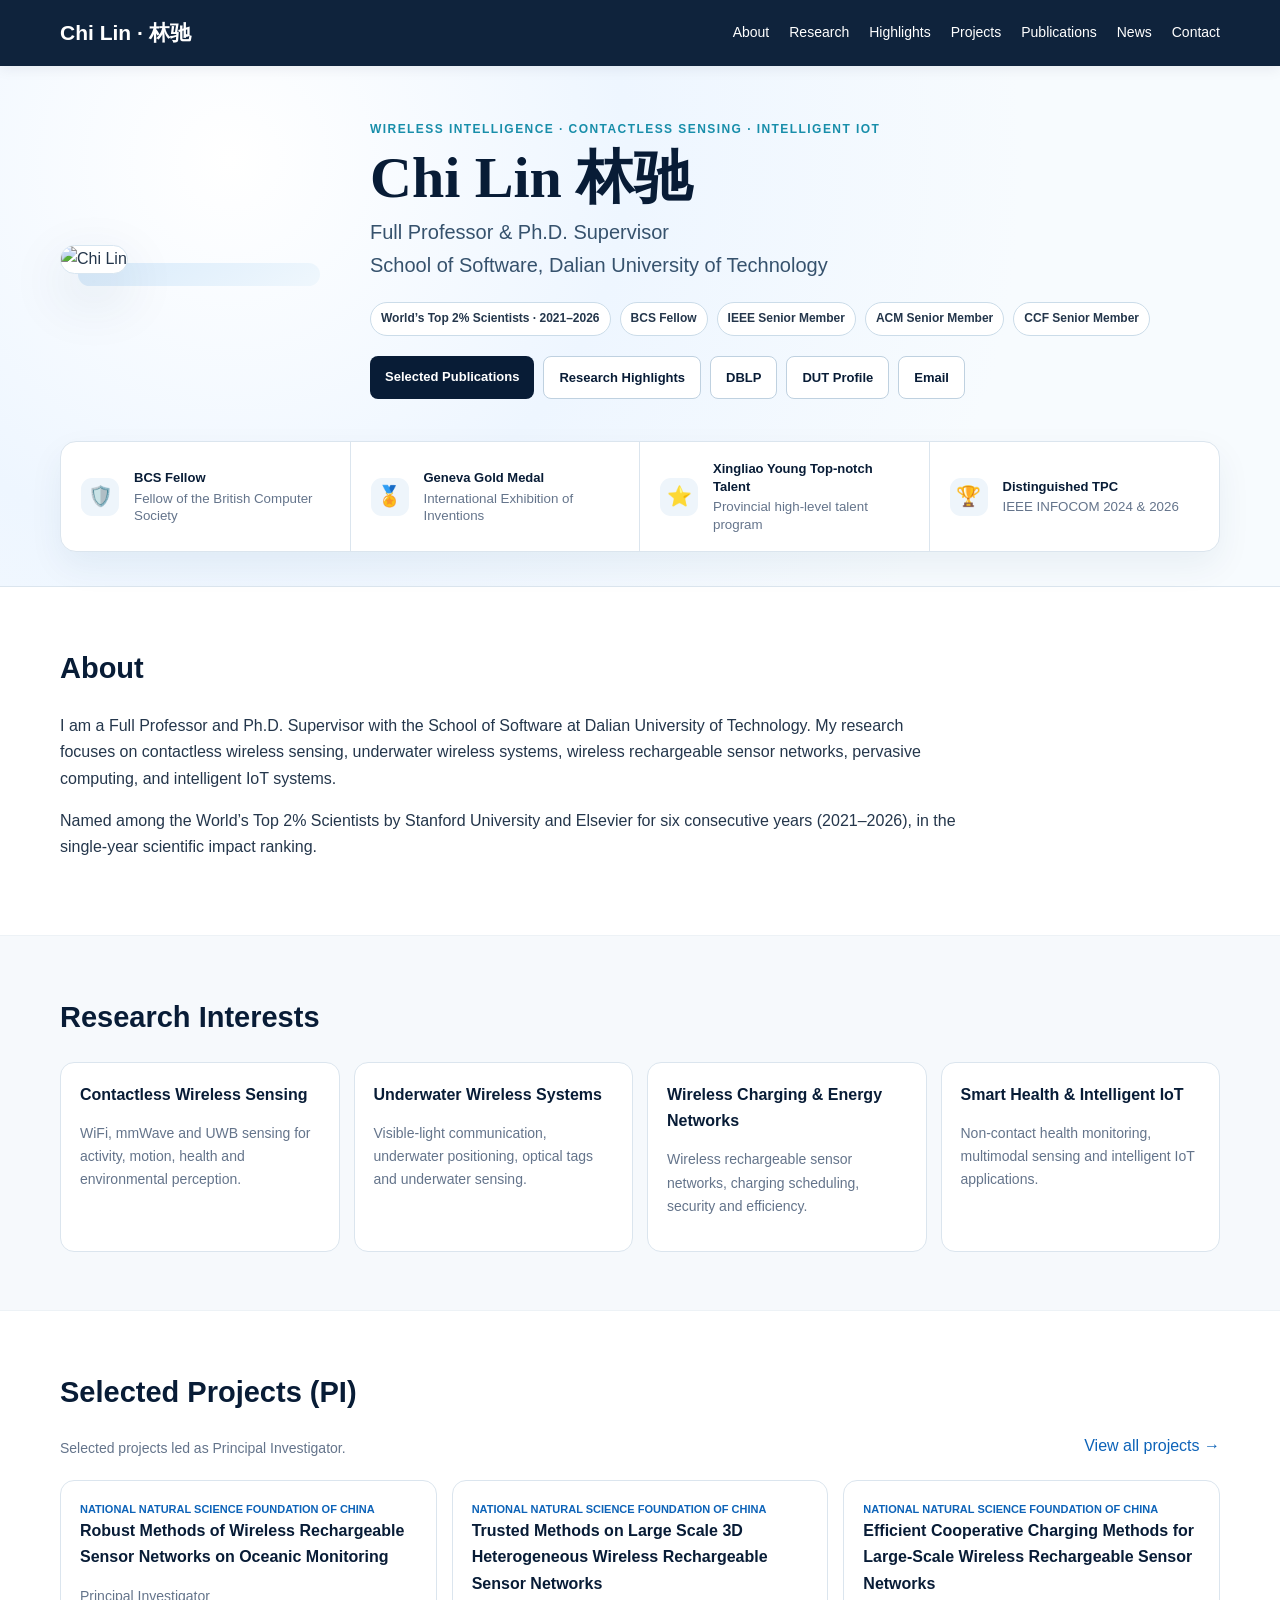
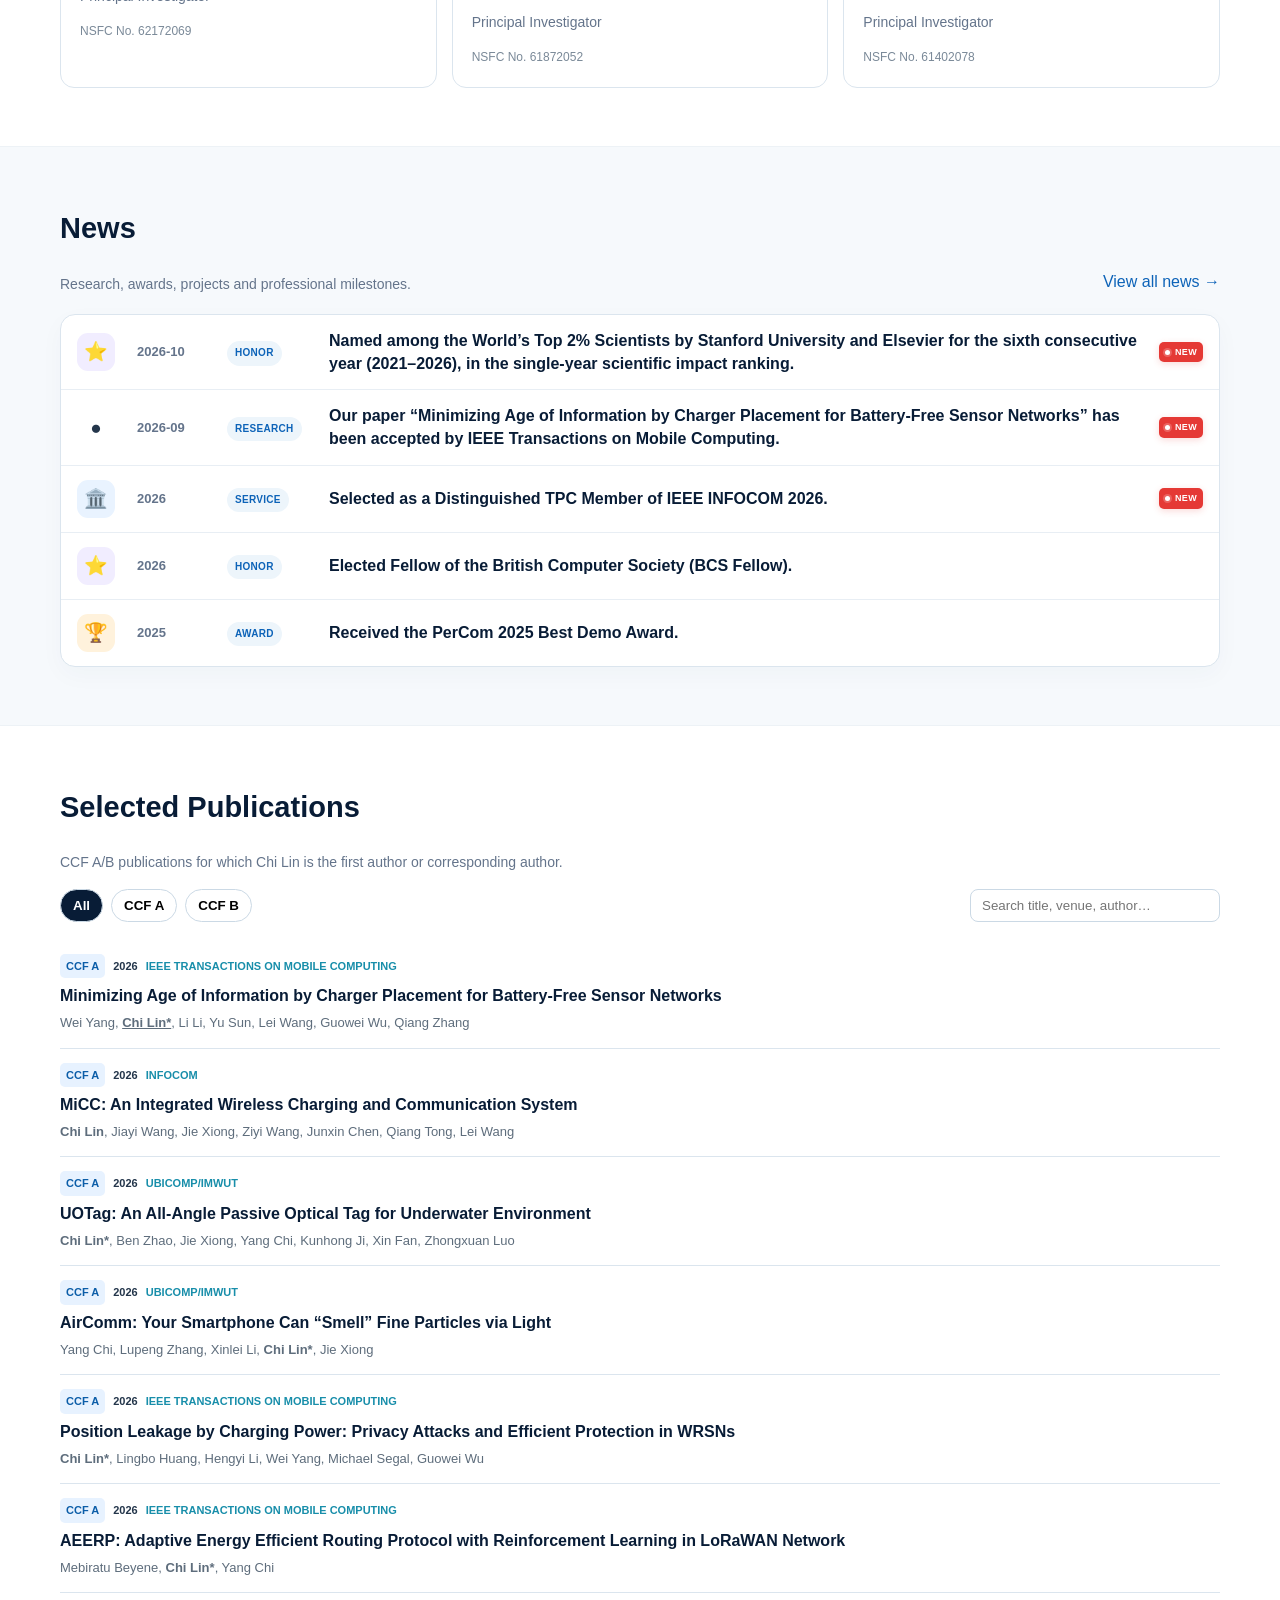
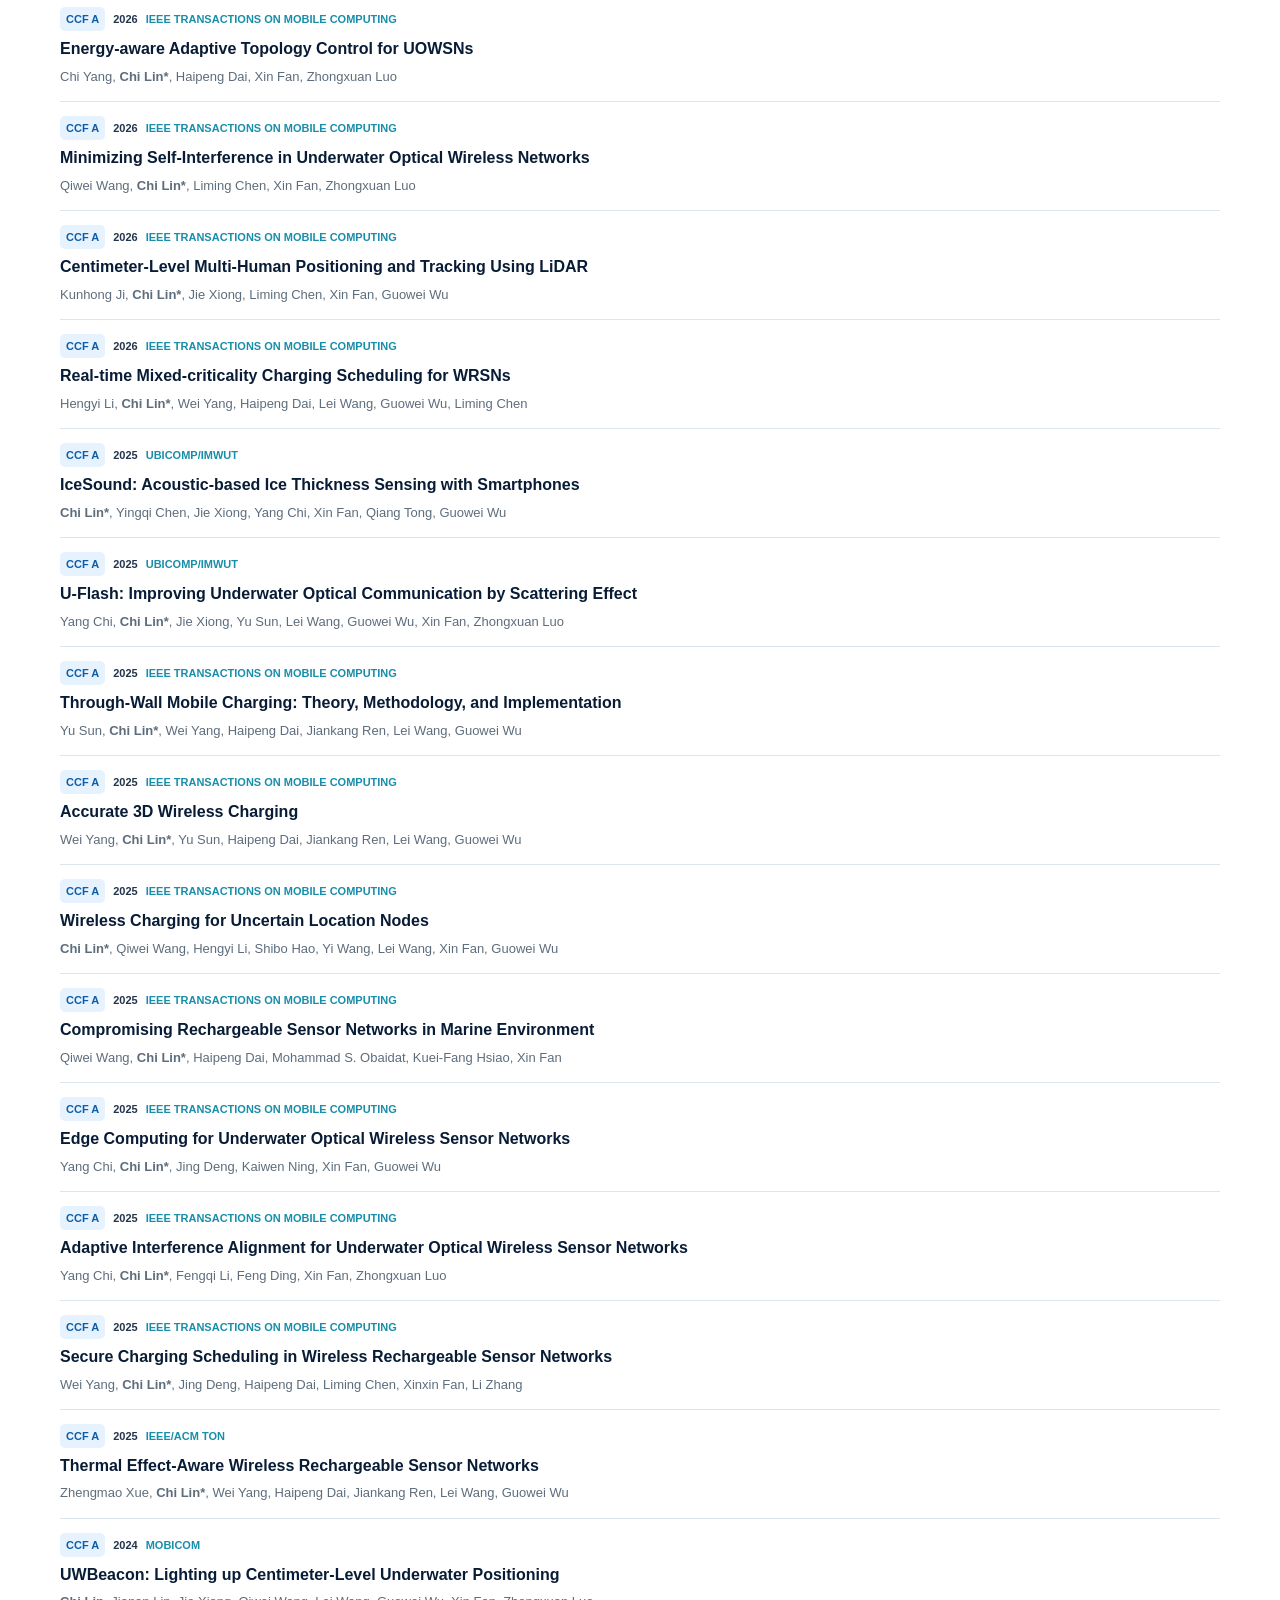
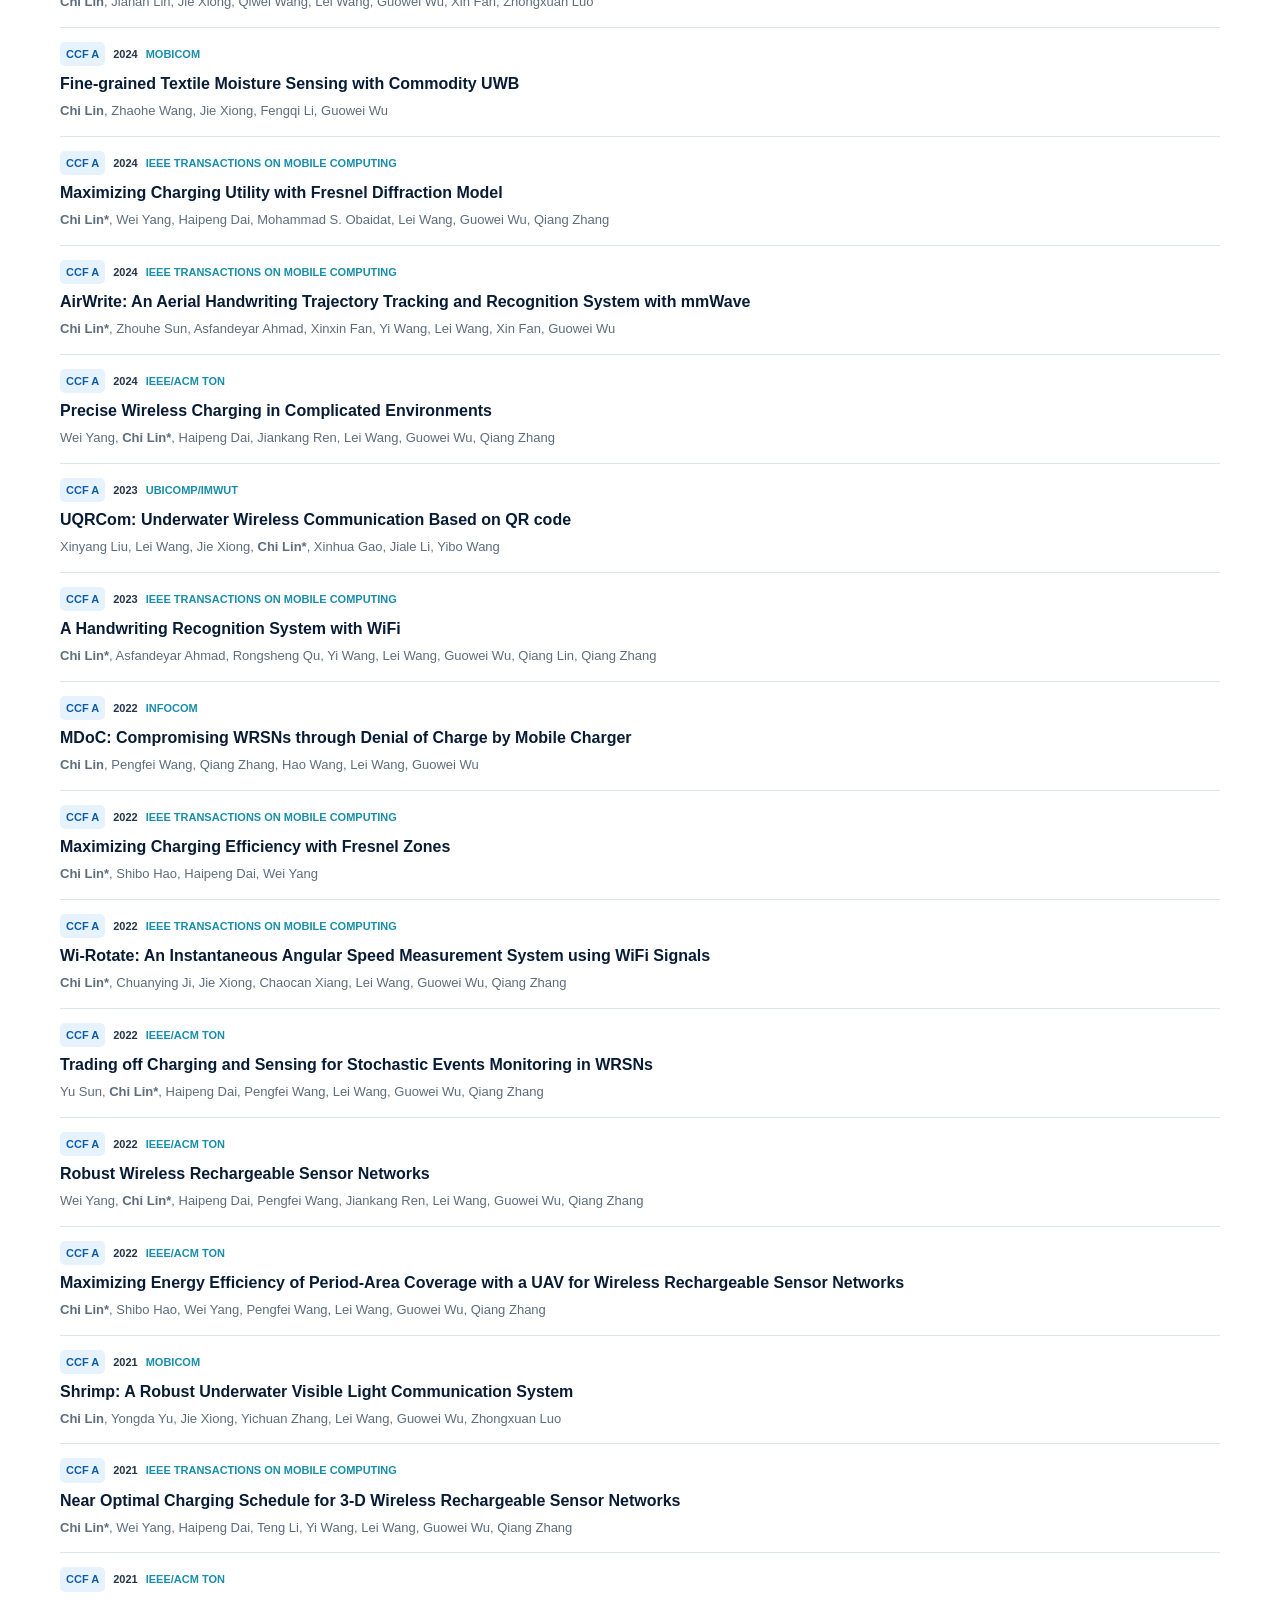
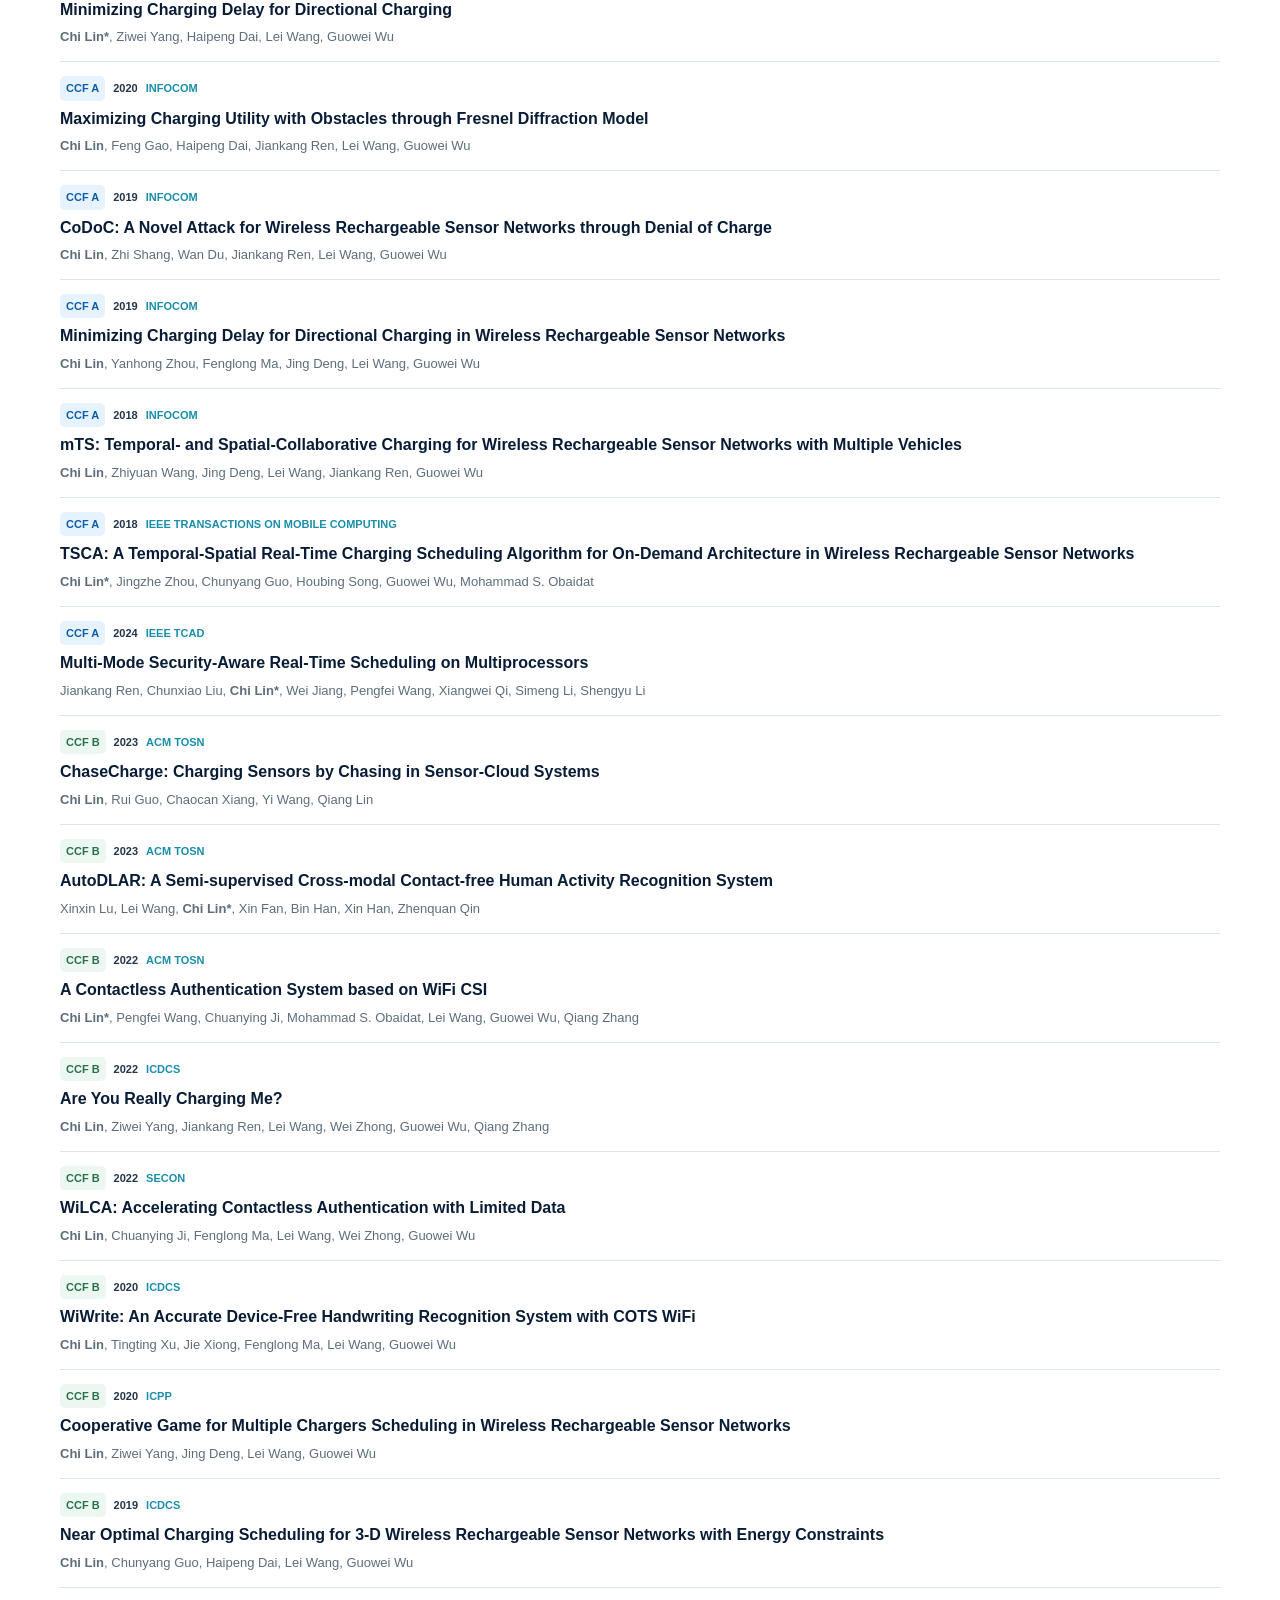
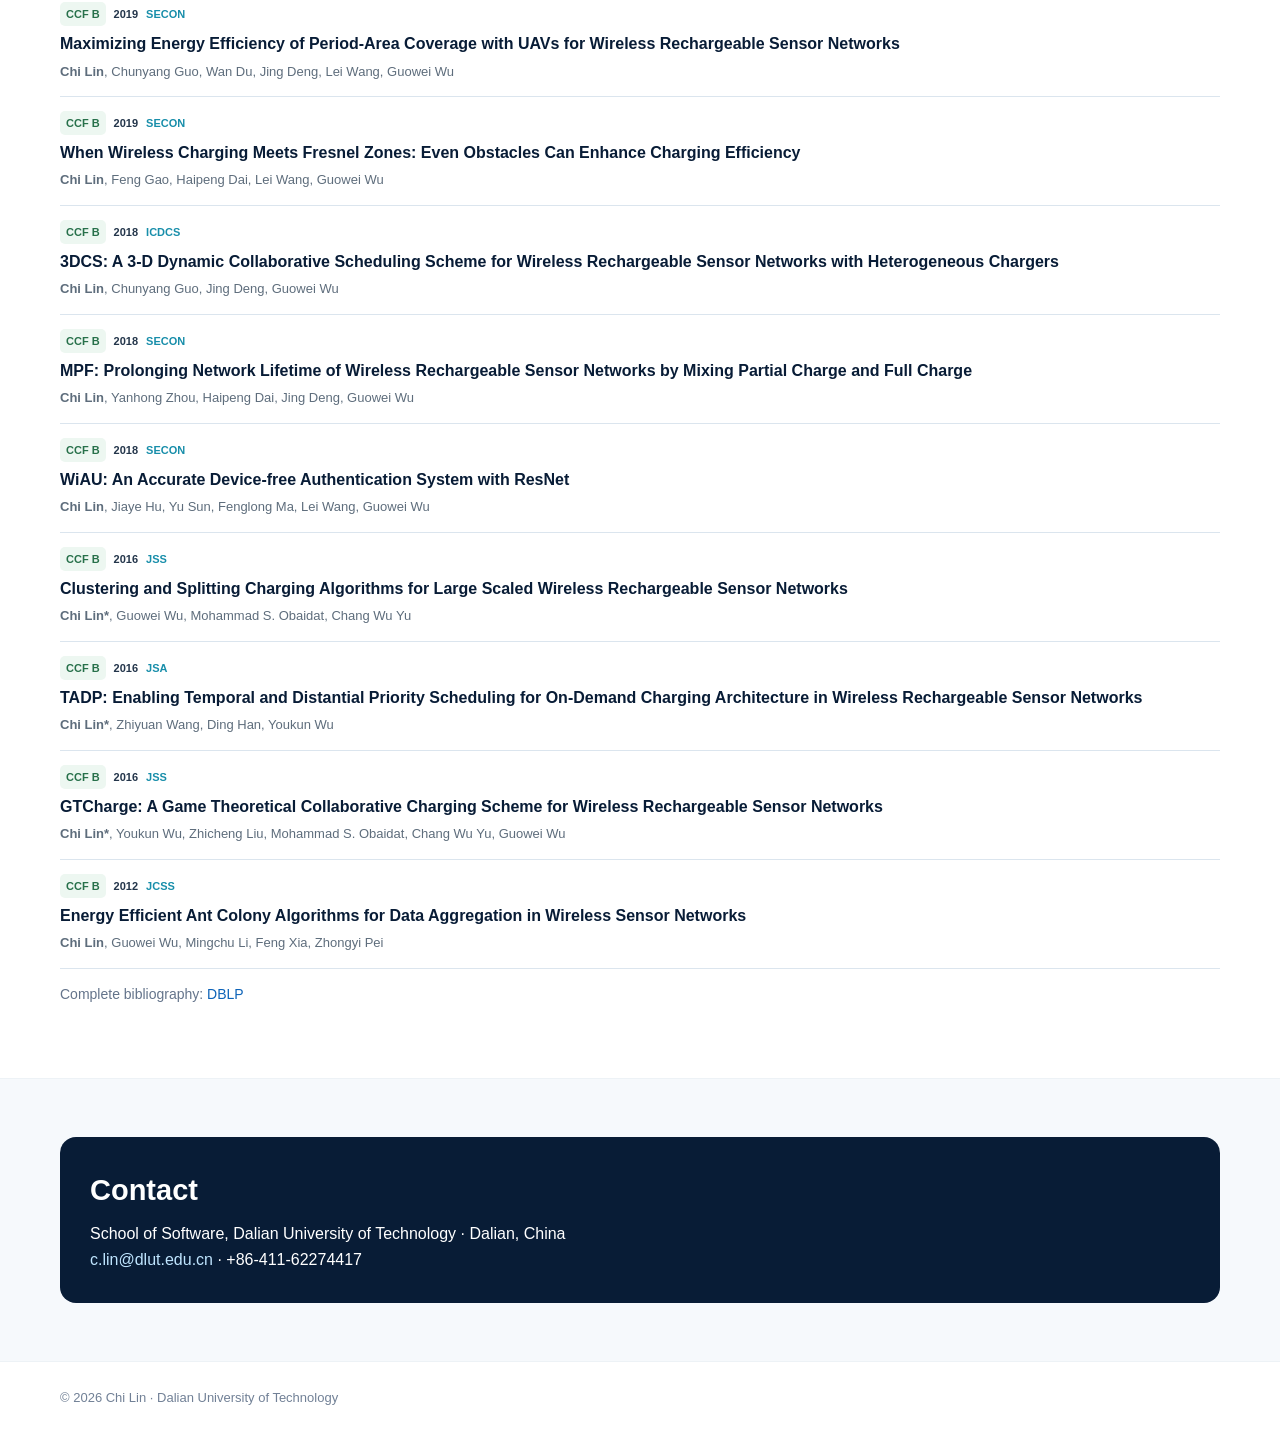
==== commit 0fc38458: "Add six consecutive years in World's Top 2% Scientists ranking" ====
--- a/index.html
+++ b/index.html
@@ -1 +1 @@
-<!doctype html><html lang="en"><head><meta charset="utf-8"><meta name="viewport" content="width=device-width,initial-scale=1"><meta name="description" content="Chi Lin — Full Professor and Ph.D. Supervisor at Dalian University of Technology."><title>Chi Lin | Dalian University of Technology</title><style>*{box-sizing:border-box}html{scroll-behavior:smooth}:root{--n:#081c36;--b:#0d63b8;--c:#188eaa;--t:#24364b;--m:#64748b;--l:#dbe5ee;--g:#f6f9fc;--red:#e53935;--gold:#f4a51c;--violet:#7656d8;--green:#2d9d64}body{margin:0;font-family:Inter,-apple-system,BlinkMacSystemFont,"Segoe UI",Arial,sans-serif;color:var(--t);line-height:1.65}a{color:var(--b);text-decoration:none}a:hover{text-decoration:underline}.w{width:min(1160px,calc(100% - 40px));margin:auto}nav{position:sticky;top:0;z-index:50;background:rgba(8,28,54,.97);color:#fff;box-shadow:0 2px 14px #081c3614}.nav{height:66px;display:flex;align-items:center;justify-content:space-between}.brand{font-weight:800;font-size:21px}.navlinks{display:flex;gap:20px;font-size:14px}.nav a{color:#fff}.hero{background:radial-gradient(circle at 18% 18%,#ffffff 0,#eef6ff 35%,#f7fbfe 70%);border-bottom:1px solid var(--l)}.heroin{display:grid;grid-template-columns:260px 1fr;gap:50px;align-items:center;padding:54px 0 42px}.portrait-wrap{position:relative;width:248px}.portrait-wrap:after{content:"";position:absolute;inset:18px -12px -12px 18px;border-radius:24px;background:linear-gradient(145deg,#d9ebfb,#eff7fd);z-index:0}.portrait{position:relative;z-index:1;width:248px;height:292px;object-fit:cover;object-position:center 18%;border-radius:22px;box-shadow:0 22px 58px #163b5d24;border:1px solid #d8e6f1;background:#fff;image-rendering:auto}.ey{color:var(--c);font-weight:800;letter-spacing:.12em;font-size:12px;text-transform:uppercase}h1{font:700 58px/1.04 Georgia,serif;color:var(--n);margin:8px 0}.title{font-size:20px;color:#36526d}.actions,.chips{display:flex;gap:9px;flex-wrap:wrap;margin-top:20px}.btn{padding:10px 15px;border-radius:8px;background:var(--n);color:#fff;font-weight:700;font-size:13px}.btn.alt{background:#fff;color:var(--n);border:1px solid #bfd1e0}.chips span{background:#fff;border:1px solid #cbdce9;border-radius:999px;padding:6px 10px;font-size:12px;font-weight:700}.cred-strip{display:grid;grid-template-columns:repeat(4,1fr);gap:0;background:#fff;border:1px solid var(--l);border-radius:16px;box-shadow:0 14px 34px #173d5f10;overflow:hidden;margin:0 0 34px}.cred{display:grid;grid-template-columns:42px 1fr;gap:11px;align-items:center;padding:18px 20px;border-right:1px solid var(--l)}.cred:last-child{border-right:0}.cred-icon{width:38px;height:38px;border-radius:11px;display:grid;place-items:center;background:#eef5fb;font-size:20px}.cred b{display:block;color:var(--n);font-size:13px;line-height:1.35}.cred small{display:block;color:var(--m);margin-top:3px;line-height:1.3}section{padding:58px 0;border-bottom:1px solid #edf2f6}section.alt{background:var(--g)}h2{font-size:29px;color:var(--n);margin:0 0 20px}.lead{font-size:16px;max-width:900px}.grid4{display:grid;grid-template-columns:repeat(4,1fr);gap:14px}.card,.project{background:#fff;border:1px solid var(--l);border-radius:14px;padding:19px}.card h3,.project h3{margin:0 0 6px;color:var(--n);font-size:16px}.card p,.project p,.muted{color:var(--m);font-size:14px}.project-grid{display:grid;grid-template-columns:repeat(3,1fr);gap:15px}.ptype{font-size:11px;color:var(--b);font-weight:800;text-transform:uppercase}.pno{font-size:12px;color:#7a8998}.headrow{display:flex;justify-content:space-between;align-items:end;gap:16px}.news{margin-top:18px;background:#fff;border:1px solid var(--l);border-radius:15px;overflow:hidden;box-shadow:0 8px 24px #153b5d08}.ni{display:grid;grid-template-columns:48px 78px 90px 1fr auto;gap:12px;align-items:center;padding:14px 16px;border-bottom:1px solid #e8eef4;transition:.18s ease}.ni:last-child{border-bottom:0}.ni:hover{background:#f8fbfe;transform:translateX(2px)}.news-icon{width:38px;height:38px;border-radius:11px;display:grid;place-items:center;font-size:19px;font-weight:800}.i-Service{background:#e9f3ff;color:#0d63b8}.i-Honor{background:#f1edff;color:#7656d8}.i-Award{background:#fff2dc;color:#e89b12}.i-Career{background:#e9f7ef;color:#2d9d64}.date{color:var(--m);font-size:13px;font-weight:700}.tag{display:inline-block;background:#edf5fb;color:var(--b);font-size:10px;font-weight:800;border-radius:999px;padding:4px 8px;text-transform:uppercase;letter-spacing:.03em}.fresh{display:inline-flex;align-items:center;gap:5px;color:#fff;background:var(--red);font-size:9px;font-weight:900;border-radius:5px;padding:3px 6px;letter-spacing:.04em;box-shadow:0 2px 7px #e5393530}.fresh:before{content:"";width:5px;height:5px;border-radius:50%;background:#fff;box-shadow:0 0 0 2px #ffffff35}.nt{color:var(--n);font-weight:700;line-height:1.45}.tools{display:flex;gap:8px;flex-wrap:wrap;margin-bottom:18px}.filter{border:1px solid #cbd9e5;background:#fff;border-radius:999px;padding:8px 12px;font-weight:700;cursor:pointer}.filter.active{background:var(--n);color:#fff}#search{margin-left:auto;border:1px solid #cbd9e5;border-radius:8px;padding:8px 11px;min-width:250px}.pub{padding:14px 0;border-bottom:1px solid var(--l)}.pubmeta{display:flex;gap:8px;align-items:center;font-size:11px;font-weight:800;text-transform:uppercase}.ra{background:#e7f2ff;color:#0b5da8}.rb{background:#edf7f1;color:#27704a}.rank{border-radius:5px;padding:3px 6px}.venue{color:var(--c)}.pub h3{margin:5px 0 3px;color:var(--n);font-size:16px}.authors{margin:0;color:#5e6d7c;font-size:13px}.contact{background:var(--n);color:#fff;border-radius:16px;padding:30px}.contact h2{color:#fff;margin-bottom:6px}.contact a{color:#bfe5ff}footer{padding:25px 0;color:#718096;font-size:13px}@media(max-width:950px){.cred-strip{grid-template-columns:repeat(2,1fr)}.cred:nth-child(2){border-right:0}.cred:nth-child(-n+2){border-bottom:1px solid var(--l)}.grid4{grid-template-columns:repeat(2,1fr)}.project-grid{grid-template-columns:1fr 1fr}.ni{grid-template-columns:44px 72px 85px 1fr}}@media(max-width:650px){.navlinks{display:none}.heroin{grid-template-columns:1fr}.portrait-wrap{width:165px}.portrait{width:165px;height:200px}.portrait-wrap:after{inset:10px -8px -8px 10px}.cred-strip,.grid4,.project-grid{grid-template-columns:1fr}.cred{border-right:0;border-bottom:1px solid var(--l)}.cred:last-child{border-bottom:0}.ni{grid-template-columns:44px 1fr auto;gap:8px}.ni .date{grid-column:2}.ni .tag{grid-column:3;grid-row:1}.nt{grid-column:2/4}.fresh{display:none}h1{font-size:43px}#search{margin-left:0;width:100%}}</style></head><body><nav><div class="w nav"><div class="brand">Chi Lin · 林驰</div><div class="navlinks"><a href="#about">About</a><a href="#research">Research</a><a href="research-highlights.html">Highlights</a><a href="projects.html">Projects</a><a href="#publications">Publications</a><a href="news.html">News</a><a href="#contact">Contact</a></div></div></nav><header class="hero"><div class="w"><div class="heroin"><div class="portrait-wrap"><img class="portrait" src="https://avatars.githubusercontent.com/u/26213530?v=4&size=800" alt="Chi Lin"></div><div><div class="ey">Wireless Intelligence · Contactless Sensing · Intelligent IoT</div><h1>Chi Lin 林驰</h1><div class="title">Full Professor & Ph.D. Supervisor<br>School of Software, Dalian University of Technology</div><div class="chips"><span>BCS Fellow</span><span>IEEE Senior Member</span><span>ACM Senior Member</span><span>CCF Senior Member</span></div><div class="actions"><a class="btn" href="#publications">Selected Publications</a><a class="btn alt" href="research-highlights.html">Research Highlights</a><a class="btn alt" href="https://dblp.org/pid/24/8037-1.html">DBLP</a><a class="btn alt" href="https://faculty.dlut.edu.cn/chilin">DUT Profile</a><a class="btn alt" href="mailto:c.lin@dlut.edu.cn">Email</a></div></div></div><div class="cred-strip"><div class="cred"><div class="cred-icon">🛡️</div><div><b>BCS Fellow</b><small>Fellow of the British Computer Society</small></div></div><div class="cred"><div class="cred-icon">🏅</div><div><b>Geneva Gold Medal</b><small>International Exhibition of Inventions</small></div></div><div class="cred"><div class="cred-icon">⭐</div><div><b>Xingliao Young Top-notch Talent</b><small>Provincial high-level talent program</small></div></div><div class="cred"><div class="cred-icon">🏆</div><div><b>Distinguished TPC</b><small>IEEE INFOCOM 2024 & 2026</small></div></div></div></div></header><section id="about"><div class="w"><h2>About</h2><p class="lead">I am a Full Professor and Ph.D. Supervisor with the School of Software at Dalian University of Technology. My research focuses on contactless wireless sensing, underwater wireless systems, wireless rechargeable sensor networks, pervasive computing, and intelligent IoT systems.</p></div></section><section id="research" class="alt"><div class="w"><h2>Research Interests</h2><div class="grid4"><div class="card"><h3>Contactless Wireless Sensing</h3><p>WiFi, mmWave and UWB sensing for activity, motion, health and environmental perception.</p></div><div class="card"><h3>Underwater Wireless Systems</h3><p>Visible-light communication, underwater positioning, optical tags and underwater sensing.</p></div><div class="card"><h3>Wireless Charging & Energy Networks</h3><p>Wireless rechargeable sensor networks, charging scheduling, security and efficiency.</p></div><div class="card"><h3>Smart Health & Intelligent IoT</h3><p>Non-contact health monitoring, multimodal sensing and intelligent IoT applications.</p></div></div></div></section><section id="projects"><div class="w"><div class="headrow"><div><h2>Selected Projects (PI)</h2><div class="muted">Selected projects led as Principal Investigator.</div></div><a href="projects.html">View all projects →</a></div><div class="project-grid" style="margin-top:20px"><div class="project"><div class="ptype">National Natural Science Foundation of China</div><h3>Robust Methods of Wireless Rechargeable Sensor Networks on Oceanic Monitoring</h3><p>Principal Investigator</p><div class="pno">NSFC No. 62172069</div></div><div class="project"><div class="ptype">National Natural Science Foundation of China</div><h3>Trusted Methods on Large Scale 3D Heterogeneous Wireless Rechargeable Sensor Networks</h3><p>Principal Investigator</p><div class="pno">NSFC No. 61872052</div></div><div class="project"><div class="ptype">National Natural Science Foundation of China</div><h3>Efficient Cooperative Charging Methods for Large-Scale Wireless Rechargeable Sensor Networks</h3><p>Principal Investigator</p><div class="pno">NSFC No. 61402078</div></div></div></div></section><section id="news" class="alt"><div class="w"><div class="headrow"><div><h2>News</h2><div class="muted">Research, awards, projects and professional milestones.</div></div><a href="news.html">View all news →</a></div><div id="home-news" class="news"></div></div></section><section id="publications"><div class="w"><h2>Selected Publications</h2><p class="muted">CCF A/B publications for which Chi Lin is the first author or corresponding author.</p><div class="tools"><button class="filter active" data-f="all">All</button><button class="filter" data-f="A">CCF A</button><button class="filter" data-f="B">CCF B</button><input id="search" placeholder="Search title, venue, author…"></div><div id="pubs"></div><p class="muted">Complete bibliography: <a href="https://dblp.org/pid/24/8037-1.html">DBLP</a></p></div></section><section id="contact" class="alt"><div class="w"><div class="contact"><h2>Contact</h2><div>School of Software, Dalian University of Technology · Dalian, China<br><a href="mailto:c.lin@dlut.edu.cn">c.lin@dlut.edu.cn</a> · +86-411-62274417</div></div></div></section><footer><div class="w">© 2026 Chi Lin · Dalian University of Technology</div></footer><script src="news-data.js"></script><script src="publications-data.js"></script><script>const iconMap={Service:'🏛️',Honor:'⭐',Award:'🏆',Career:'🎓'};const hn=document.getElementById('home-news');hn.innerHTML=NEWS.slice(0,5).map((n,i)=>`<div class="ni"><div class="news-icon i-${n.category}">${iconMap[n.category]||'●'}</div><div class="date">${n.date}</div><div><span class="tag">${n.category}</span></div><div class="nt">${n.title}</div>${i<3?'<span class="fresh">NEW</span>':''}</div>`).join('');let f='all',q='';const box=document.getElementById('pubs');function rp(){box.innerHTML=PUBLICATIONS.filter(x=>(f==='all'||x[0]===f)&&(!q||(x[2]+' '+x[3]+' '+x[4]).toLowerCase().includes(q))).map(x=>`<article class="pub"><div class="pubmeta"><span class="rank r${x[0].toLowerCase()}">CCF ${x[0]}</span><span>${x[1]}</span><span class="venue">${x[2]}</span></div><h3>${x[3]}</h3><p class="authors">${x[4].replaceAll('Chi Lin*','<strong>Chi Lin*</strong>').replaceAll('Chi Lin,','<strong>Chi Lin</strong>,')}</p></article>`).join('')}rp();document.querySelectorAll('.filter').forEach(b=>b.onclick=()=>{document.querySelectorAll('.filter').forEach(x=>x.classList.remove('active'));b.classList.add('active');f=b.dataset.f;rp()});document.getElementById('search').oninput=e=>{q=e.target.value.toLowerCase();rp()};</script></body></html>+<!doctype html><html lang="en"><head><meta charset="utf-8"><meta name="viewport" content="width=device-width,initial-scale=1"><meta name="description" content="Chi Lin — Full Professor and Ph.D. Supervisor at Dalian University of Technology."><title>Chi Lin | Dalian University of Technology</title><style>*{box-sizing:border-box}html{scroll-behavior:smooth}:root{--n:#081c36;--b:#0d63b8;--c:#188eaa;--t:#24364b;--m:#64748b;--l:#dbe5ee;--g:#f6f9fc;--red:#e53935;--gold:#f4a51c;--violet:#7656d8;--green:#2d9d64}body{margin:0;font-family:Inter,-apple-system,BlinkMacSystemFont,"Segoe UI",Arial,sans-serif;color:var(--t);line-height:1.65}a{color:var(--b);text-decoration:none}a:hover{text-decoration:underline}.w{width:min(1160px,calc(100% - 40px));margin:auto}nav{position:sticky;top:0;z-index:50;background:rgba(8,28,54,.97);color:#fff;box-shadow:0 2px 14px #081c3614}.nav{height:66px;display:flex;align-items:center;justify-content:space-between}.brand{font-weight:800;font-size:21px}.navlinks{display:flex;gap:20px;font-size:14px}.nav a{color:#fff}.hero{background:radial-gradient(circle at 18% 18%,#ffffff 0,#eef6ff 35%,#f7fbfe 70%);border-bottom:1px solid var(--l)}.heroin{display:grid;grid-template-columns:260px 1fr;gap:50px;align-items:center;padding:54px 0 42px}.portrait-wrap{position:relative;width:248px}.portrait-wrap:after{content:"";position:absolute;inset:18px -12px -12px 18px;border-radius:24px;background:linear-gradient(145deg,#d9ebfb,#eff7fd);z-index:0}.portrait{position:relative;z-index:1;width:248px;height:292px;object-fit:cover;object-position:center 18%;border-radius:22px;box-shadow:0 22px 58px #163b5d24;border:1px solid #d8e6f1;background:#fff;image-rendering:auto}.ey{color:var(--c);font-weight:800;letter-spacing:.12em;font-size:12px;text-transform:uppercase}h1{font:700 58px/1.04 Georgia,serif;color:var(--n);margin:8px 0}.title{font-size:20px;color:#36526d}.actions,.chips{display:flex;gap:9px;flex-wrap:wrap;margin-top:20px}.btn{padding:10px 15px;border-radius:8px;background:var(--n);color:#fff;font-weight:700;font-size:13px}.btn.alt{background:#fff;color:var(--n);border:1px solid #bfd1e0}.chips span{background:#fff;border:1px solid #cbdce9;border-radius:999px;padding:6px 10px;font-size:12px;font-weight:700}.cred-strip{display:grid;grid-template-columns:repeat(4,1fr);gap:0;background:#fff;border:1px solid var(--l);border-radius:16px;box-shadow:0 14px 34px #173d5f10;overflow:hidden;margin:0 0 34px}.cred{display:grid;grid-template-columns:42px 1fr;gap:11px;align-items:center;padding:18px 20px;border-right:1px solid var(--l)}.cred:last-child{border-right:0}.cred-icon{width:38px;height:38px;border-radius:11px;display:grid;place-items:center;background:#eef5fb;font-size:20px}.cred b{display:block;color:var(--n);font-size:13px;line-height:1.35}.cred small{display:block;color:var(--m);margin-top:3px;line-height:1.3}section{padding:58px 0;border-bottom:1px solid #edf2f6}section.alt{background:var(--g)}h2{font-size:29px;color:var(--n);margin:0 0 20px}.lead{font-size:16px;max-width:900px}.grid4{display:grid;grid-template-columns:repeat(4,1fr);gap:14px}.card,.project{background:#fff;border:1px solid var(--l);border-radius:14px;padding:19px}.card h3,.project h3{margin:0 0 6px;color:var(--n);font-size:16px}.card p,.project p,.muted{color:var(--m);font-size:14px}.project-grid{display:grid;grid-template-columns:repeat(3,1fr);gap:15px}.ptype{font-size:11px;color:var(--b);font-weight:800;text-transform:uppercase}.pno{font-size:12px;color:#7a8998}.headrow{display:flex;justify-content:space-between;align-items:end;gap:16px}.news{margin-top:18px;background:#fff;border:1px solid var(--l);border-radius:15px;overflow:hidden;box-shadow:0 8px 24px #153b5d08}.ni{display:grid;grid-template-columns:48px 78px 90px 1fr auto;gap:12px;align-items:center;padding:14px 16px;border-bottom:1px solid #e8eef4;transition:.18s ease}.ni:last-child{border-bottom:0}.ni:hover{background:#f8fbfe;transform:translateX(2px)}.news-icon{width:38px;height:38px;border-radius:11px;display:grid;place-items:center;font-size:19px;font-weight:800}.i-Service{background:#e9f3ff;color:#0d63b8}.i-Honor{background:#f1edff;color:#7656d8}.i-Award{background:#fff2dc;color:#e89b12}.i-Career{background:#e9f7ef;color:#2d9d64}.date{color:var(--m);font-size:13px;font-weight:700}.tag{display:inline-block;background:#edf5fb;color:var(--b);font-size:10px;font-weight:800;border-radius:999px;padding:4px 8px;text-transform:uppercase;letter-spacing:.03em}.fresh{display:inline-flex;align-items:center;gap:5px;color:#fff;background:var(--red);font-size:9px;font-weight:900;border-radius:5px;padding:3px 6px;letter-spacing:.04em;box-shadow:0 2px 7px #e5393530}.fresh:before{content:"";width:5px;height:5px;border-radius:50%;background:#fff;box-shadow:0 0 0 2px #ffffff35}.nt{color:var(--n);font-weight:700;line-height:1.45}.tools{display:flex;gap:8px;flex-wrap:wrap;margin-bottom:18px}.filter{border:1px solid #cbd9e5;background:#fff;border-radius:999px;padding:8px 12px;font-weight:700;cursor:pointer}.filter.active{background:var(--n);color:#fff}#search{margin-left:auto;border:1px solid #cbd9e5;border-radius:8px;padding:8px 11px;min-width:250px}.pub{padding:14px 0;border-bottom:1px solid var(--l)}.pubmeta{display:flex;gap:8px;align-items:center;font-size:11px;font-weight:800;text-transform:uppercase}.ra{background:#e7f2ff;color:#0b5da8}.rb{background:#edf7f1;color:#27704a}.rank{border-radius:5px;padding:3px 6px}.venue{color:var(--c)}.pub h3{margin:5px 0 3px;color:var(--n);font-size:16px}.authors{margin:0;color:#5e6d7c;font-size:13px}.contact{background:var(--n);color:#fff;border-radius:16px;padding:30px}.contact h2{color:#fff;margin-bottom:6px}.contact a{color:#bfe5ff}footer{padding:25px 0;color:#718096;font-size:13px}@media(max-width:950px){.cred-strip{grid-template-columns:repeat(2,1fr)}.cred:nth-child(2){border-right:0}.cred:nth-child(-n+2){border-bottom:1px solid var(--l)}.grid4{grid-template-columns:repeat(2,1fr)}.project-grid{grid-template-columns:1fr 1fr}.ni{grid-template-columns:44px 72px 85px 1fr}}@media(max-width:650px){.navlinks{display:none}.heroin{grid-template-columns:1fr}.portrait-wrap{width:165px}.portrait{width:165px;height:200px}.portrait-wrap:after{inset:10px -8px -8px 10px}.cred-strip,.grid4,.project-grid{grid-template-columns:1fr}.cred{border-right:0;border-bottom:1px solid var(--l)}.cred:last-child{border-bottom:0}.ni{grid-template-columns:44px 1fr auto;gap:8px}.ni .date{grid-column:2}.ni .tag{grid-column:3;grid-row:1}.nt{grid-column:2/4}.fresh{display:none}h1{font-size:43px}#search{margin-left:0;width:100%}}</style></head><body><nav><div class="w nav"><div class="brand">Chi Lin · 林驰</div><div class="navlinks"><a href="#about">About</a><a href="#research">Research</a><a href="research-highlights.html">Highlights</a><a href="projects.html">Projects</a><a href="#publications">Publications</a><a href="news.html">News</a><a href="#contact">Contact</a></div></div></nav><header class="hero"><div class="w"><div class="heroin"><div class="portrait-wrap"><img class="portrait" src="https://avatars.githubusercontent.com/u/26213530?v=4&size=800" alt="Chi Lin"></div><div><div class="ey">Wireless Intelligence · Contactless Sensing · Intelligent IoT</div><h1>Chi Lin 林驰</h1><div class="title">Full Professor & Ph.D. Supervisor<br>School of Software, Dalian University of Technology</div><div class="chips"><span>World’s Top 2% Scientists · 2021–2026</span><span>BCS Fellow</span><span>IEEE Senior Member</span><span>ACM Senior Member</span><span>CCF Senior Member</span></div><div class="actions"><a class="btn" href="#publications">Selected Publications</a><a class="btn alt" href="research-highlights.html">Research Highlights</a><a class="btn alt" href="https://dblp.org/pid/24/8037-1.html">DBLP</a><a class="btn alt" href="https://faculty.dlut.edu.cn/chilin">DUT Profile</a><a class="btn alt" href="mailto:c.lin@dlut.edu.cn">Email</a></div></div></div><div class="cred-strip"><div class="cred"><div class="cred-icon">🛡️</div><div><b>BCS Fellow</b><small>Fellow of the British Computer Society</small></div></div><div class="cred"><div class="cred-icon">🏅</div><div><b>Geneva Gold Medal</b><small>International Exhibition of Inventions</small></div></div><div class="cred"><div class="cred-icon">⭐</div><div><b>Xingliao Young Top-notch Talent</b><small>Provincial high-level talent program</small></div></div><div class="cred"><div class="cred-icon">🏆</div><div><b>Distinguished TPC</b><small>IEEE INFOCOM 2024 & 2026</small></div></div></div></div></header><section id="about"><div class="w"><h2>About</h2><p class="lead">I am a Full Professor and Ph.D. Supervisor with the School of Software at Dalian University of Technology. My research focuses on contactless wireless sensing, underwater wireless systems, wireless rechargeable sensor networks, pervasive computing, and intelligent IoT systems.</p><p class="lead">Named among the World’s Top 2% Scientists by Stanford University and Elsevier for six consecutive years (2021–2026), in the single-year scientific impact ranking.</p></div></section><section id="research" class="alt"><div class="w"><h2>Research Interests</h2><div class="grid4"><div class="card"><h3>Contactless Wireless Sensing</h3><p>WiFi, mmWave and UWB sensing for activity, motion, health and environmental perception.</p></div><div class="card"><h3>Underwater Wireless Systems</h3><p>Visible-light communication, underwater positioning, optical tags and underwater sensing.</p></div><div class="card"><h3>Wireless Charging & Energy Networks</h3><p>Wireless rechargeable sensor networks, charging scheduling, security and efficiency.</p></div><div class="card"><h3>Smart Health & Intelligent IoT</h3><p>Non-contact health monitoring, multimodal sensing and intelligent IoT applications.</p></div></div></div></section><section id="projects"><div class="w"><div class="headrow"><div><h2>Selected Projects (PI)</h2><div class="muted">Selected projects led as Principal Investigator.</div></div><a href="projects.html">View all projects →</a></div><div class="project-grid" style="margin-top:20px"><div class="project"><div class="ptype">National Natural Science Foundation of China</div><h3>Robust Methods of Wireless Rechargeable Sensor Networks on Oceanic Monitoring</h3><p>Principal Investigator</p><div class="pno">NSFC No. 62172069</div></div><div class="project"><div class="ptype">National Natural Science Foundation of China</div><h3>Trusted Methods on Large Scale 3D Heterogeneous Wireless Rechargeable Sensor Networks</h3><p>Principal Investigator</p><div class="pno">NSFC No. 61872052</div></div><div class="project"><div class="ptype">National Natural Science Foundation of China</div><h3>Efficient Cooperative Charging Methods for Large-Scale Wireless Rechargeable Sensor Networks</h3><p>Principal Investigator</p><div class="pno">NSFC No. 61402078</div></div></div></div></section><section id="news" class="alt"><div class="w"><div class="headrow"><div><h2>News</h2><div class="muted">Research, awards, projects and professional milestones.</div></div><a href="news.html">View all news →</a></div><div id="home-news" class="news"></div></div></section><section id="publications"><div class="w"><h2>Selected Publications</h2><p class="muted">CCF A/B publications for which Chi Lin is the first author or corresponding author.</p><div class="tools"><button class="filter active" data-f="all">All</button><button class="filter" data-f="A">CCF A</button><button class="filter" data-f="B">CCF B</button><input id="search" placeholder="Search title, venue, author…"></div><div id="pubs"></div><p class="muted">Complete bibliography: <a href="https://dblp.org/pid/24/8037-1.html">DBLP</a></p></div></section><section id="contact" class="alt"><div class="w"><div class="contact"><h2>Contact</h2><div>School of Software, Dalian University of Technology · Dalian, China<br><a href="mailto:c.lin@dlut.edu.cn">c.lin@dlut.edu.cn</a> · +86-411-62274417</div></div></div></section><footer><div class="w">© 2026 Chi Lin · Dalian University of Technology</div></footer><script src="news-data.js"></script><script src="publications-data.js"></script><script>const iconMap={Service:'🏛️',Honor:'⭐',Award:'🏆',Career:'🎓'};const hn=document.getElementById('home-news');hn.innerHTML=NEWS.slice(0,5).map((n,i)=>`<div class="ni"><div class="news-icon i-${n.category}">${iconMap[n.category]||'●'}</div><div class="date">${n.date}</div><div><span class="tag">${n.category}</span></div><div class="nt">${n.title}</div>${i<3?'<span class="fresh">NEW</span>':''}</div>`).join('');let f='all',q='';const box=document.getElementById('pubs');function rp(){box.innerHTML=PUBLICATIONS.filter(x=>(f==='all'||x[0]===f)&&(!q||(x[2]+' '+x[3]+' '+x[4]).toLowerCase().includes(q))).map(x=>`<article class="pub"><div class="pubmeta"><span class="rank r${x[0].toLowerCase()}">CCF ${x[0]}</span><span>${x[1]}</span><span class="venue">${x[2]}</span></div><h3>${x[3]}</h3><p class="authors">${x[4].replaceAll('Chi Lin*','<strong>Chi Lin*</strong>').replaceAll('Chi Lin,','<strong>Chi Lin</strong>,')}</p></article>`).join('')}rp();document.querySelectorAll('.filter').forEach(b=>b.onclick=()=>{document.querySelectorAll('.filter').forEach(x=>x.classList.remove('active'));b.classList.add('active');f=b.dataset.f;rp()});document.getElementById('search').oninput=e=>{q=e.target.value.toLowerCase();rp()};</script></body></html>
